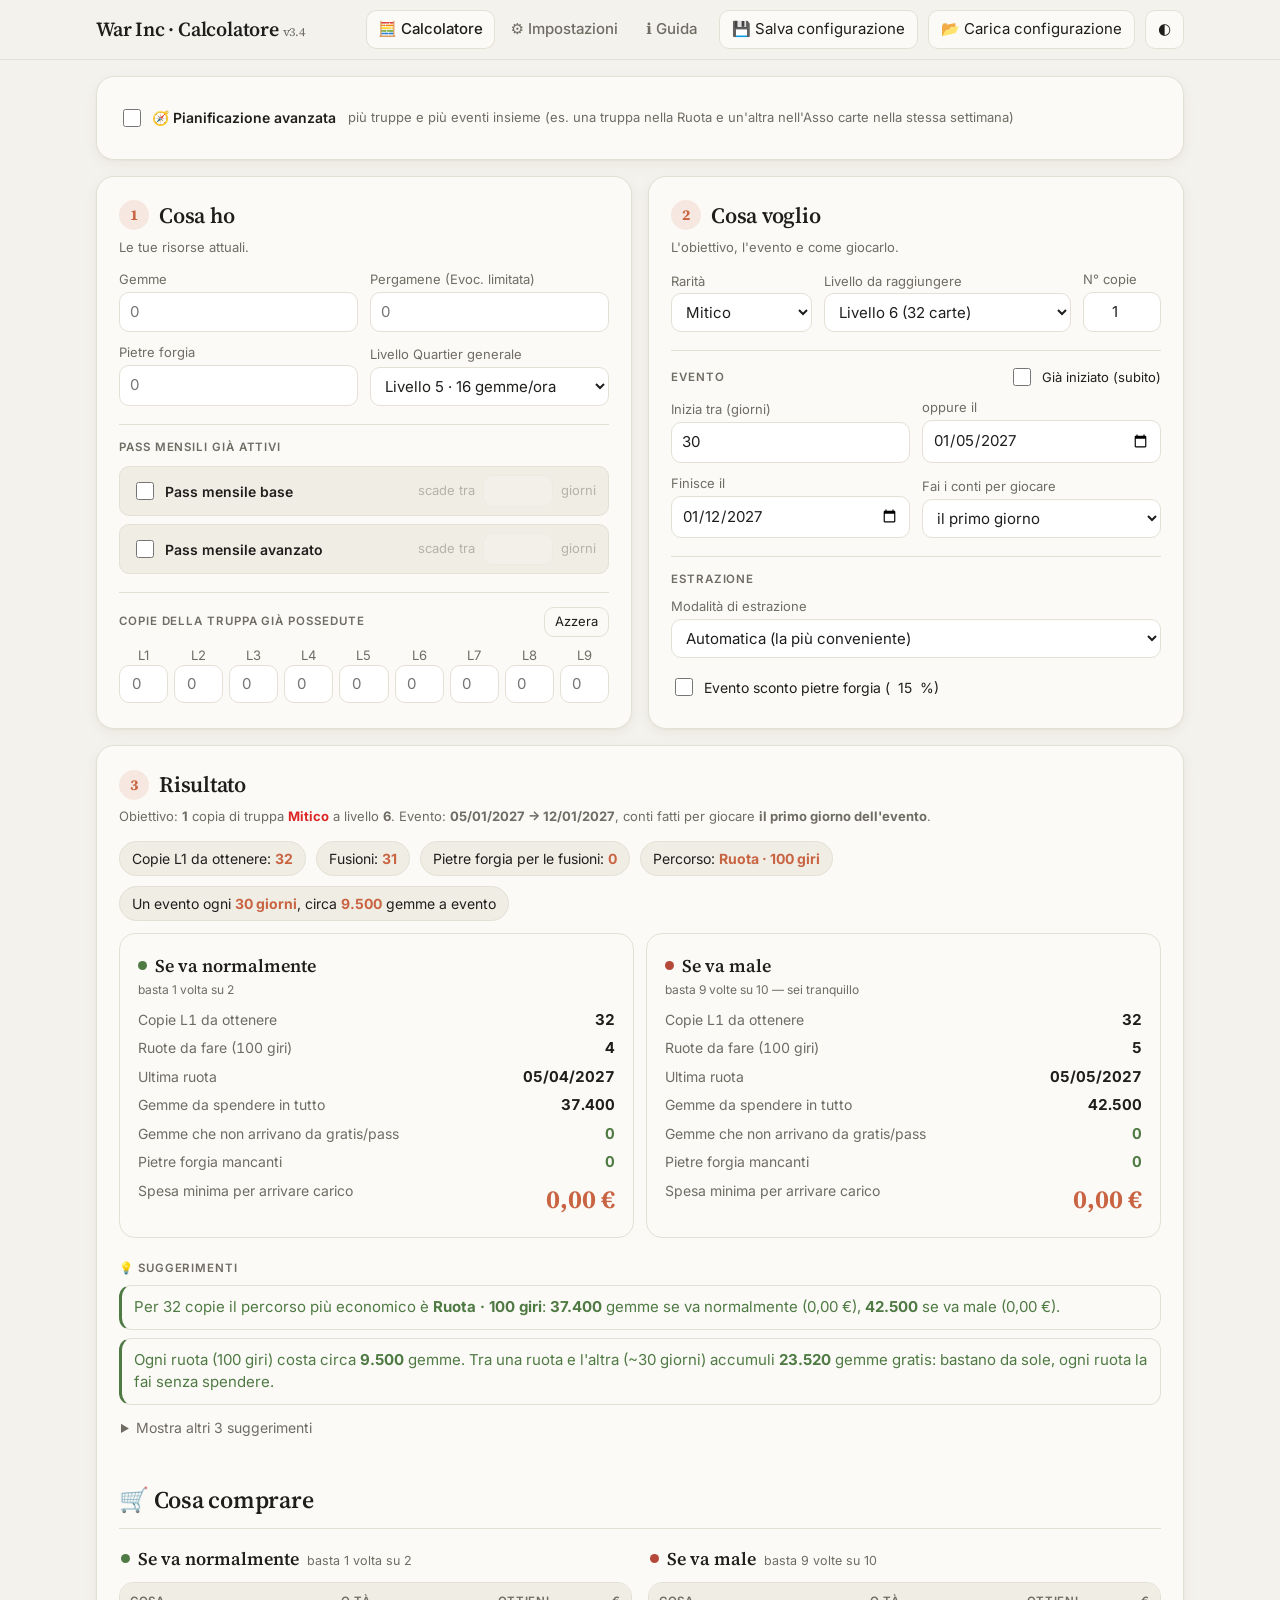
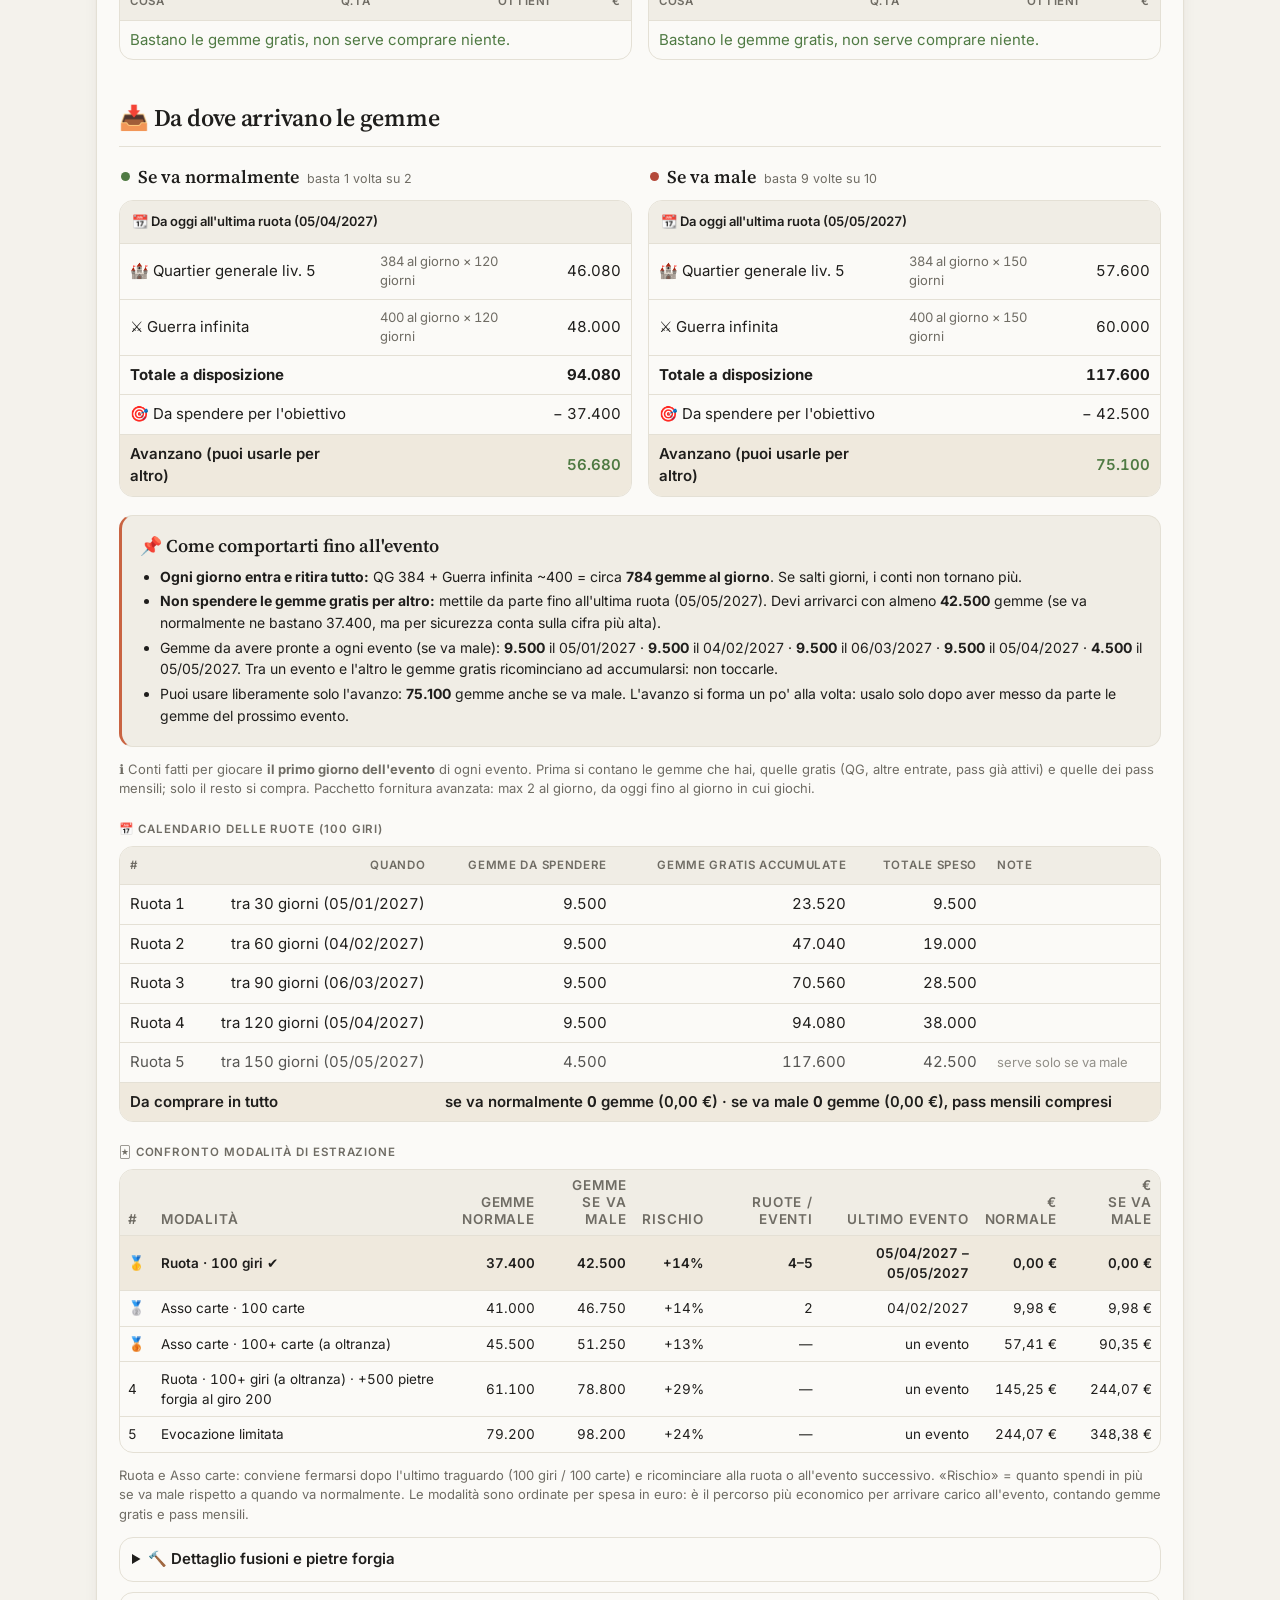
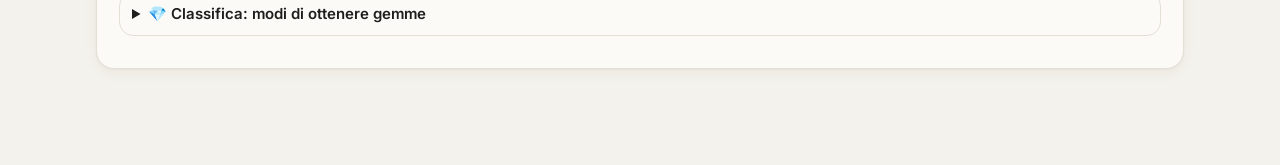
==== warinc-calcolatore.html @ 24e8458a "Cosa voglio: selettore livello più largo, copie più stretto Co-Authored-By: Claude Opus 5.5 <noreply" ====
<!doctype html>
<html lang="it">
<head>
<meta charset="utf-8">
<meta name="viewport" content="width=device-width,initial-scale=1">
<title>War Inc Calcolatore</title>
<link rel="preconnect" href="https://fonts.googleapis.com"><link rel="preconnect" href="https://fonts.gstatic.com" crossorigin>
<link href="https://fonts.googleapis.com/css2?family=Inter:wght@400;500;600;700&family=Source+Serif+4:opsz,wght@8..60,500;8..60,600;8..60,700&display=swap" rel="stylesheet">
<style>
:root{
  --bg:#f3f4f7;--panel:#fff;--panel2:#f8f9fb;--ink:#1b1e24;--muted:#626a76;--line:#dfe3e8;
  --accent:#c2410c;--accent-soft:#fff1e8;--accent-ink:#fff;
  --good:#15803d;--good-soft:#e8f6ed;--bad:#b91c1c;--bad-soft:#fdecec;--warn-bg:#fff7d6;--warn-ink:#6f5300;
  --mythic:#dc2626;--legendary:#d97706;--epic:#7c3aed;--rare:#2563eb;--common:#6b7280;--input:#fff;
  --shadow:0 1px 2px rgba(0,0,0,.04),0 2px 8px rgba(0,0,0,.04);
}
@media (prefers-color-scheme:dark){:root:not([data-theme="light"]){
  --bg:#111317;--panel:#1a1d22;--panel2:#20242a;--ink:#e8eaed;--muted:#9aa1ab;--line:#2d323a;
  --accent:#fb923c;--accent-soft:#3a2416;--accent-ink:#1a1d22;
  --good:#4ade80;--good-soft:#143022;--bad:#f87171;--bad-soft:#3a1a1a;--warn-bg:#3a3110;--warn-ink:#f5d76e;--input:#14171b;
  --shadow:none;
}}
:root[data-theme="dark"]{
  --bg:#111317;--panel:#1a1d22;--panel2:#20242a;--ink:#e8eaed;--muted:#9aa1ab;--line:#2d323a;
  --accent:#fb923c;--accent-soft:#3a2416;--accent-ink:#1a1d22;
  --good:#4ade80;--good-soft:#143022;--bad:#f87171;--bad-soft:#3a1a1a;--warn-bg:#3a3110;--warn-ink:#f5d76e;--input:#14171b;
  --shadow:none;
}
*{box-sizing:border-box}
body{margin:0;background:var(--bg);color:var(--ink);font:15px/1.5 system-ui,-apple-system,"Segoe UI",Roboto,sans-serif}
.top{position:sticky;top:0;z-index:5;background:var(--panel);border-bottom:1px solid var(--line)}
.top-in{max-width:1120px;margin:0 auto;padding:10px 16px;display:flex;gap:10px;align-items:center;flex-wrap:wrap}
.top h1{font-size:18px;margin:0;flex:1;min-width:180px}
.top h1 small{color:var(--muted);font-weight:400;font-size:12px}
.tabs{display:flex;gap:4px;flex-wrap:wrap}
.tabs button{border:0;background:transparent;color:var(--muted);padding:8px 12px;border-radius:8px;cursor:pointer;font:inherit;font-weight:600}
.tabs button.on{background:var(--accent-soft);color:var(--accent)}
.wrap{max-width:1120px;margin:0 auto;padding:16px 16px 80px}
section.page{display:none}section.page.on{display:block}
.card{background:var(--panel);border:1px solid var(--line);border-radius:14px;padding:18px;margin:0 0 16px;box-shadow:var(--shadow)}
.card h2{font-size:17px;margin:0 0 4px;display:flex;align-items:center;gap:10px}
.card h3{font-size:13px;margin:22px 0 8px;color:var(--muted);text-transform:uppercase;letter-spacing:.05em}
.card h3.bigtitle{font-size:19px;color:var(--ink);text-transform:none;letter-spacing:0;margin:28px 0 12px;padding-bottom:8px;border-bottom:2px solid var(--accent)}
.card .sub{color:var(--muted);font-size:13px;margin:0 0 14px}
.step{display:inline-flex;align-items:center;justify-content:center;width:26px;height:26px;border-radius:50%;background:var(--accent);color:var(--accent-ink);font-size:14px;flex:none}
.cols{display:grid;grid-template-columns:1fr 1fr;gap:16px}
@media (max-width:860px){.cols{grid-template-columns:1fr}}
.fields{display:grid;gap:12px;grid-template-columns:repeat(auto-fit,minmax(170px,1fr));align-items:end}
.field label{display:block;font-size:13px;color:var(--muted);margin-bottom:4px;line-height:1.3}
input,select,textarea{width:100%;background:var(--input);color:var(--ink);border:1px solid var(--line);border-radius:8px;padding:8px 10px;font:inherit;min-height:38px}
input:disabled{opacity:.45}
:root[data-theme="dark"] input,:root[data-theme="dark"] select{color-scheme:dark}
:root[data-theme="dark"] input[type=date]::-webkit-calendar-picker-indicator{background:url("data:image/svg+xml,%3Csvg xmlns='http://www.w3.org/2000/svg' viewBox='0 0 24 24' fill='none' stroke='white' stroke-width='2' stroke-linecap='round' stroke-linejoin='round'%3E%3Crect x='3' y='4' width='18' height='18' rx='2'/%3E%3Cpath d='M16 2v4M8 2v4M3 10h18'/%3E%3C/svg%3E") center/18px no-repeat;filter:none;opacity:1;cursor:pointer}
@media (prefers-color-scheme:dark){:root:not([data-theme="light"]) input,:root:not([data-theme="light"]) select{color-scheme:dark}:root:not([data-theme="light"]) input[type=date]::-webkit-calendar-picker-indicator{background:url("data:image/svg+xml,%3Csvg xmlns='http://www.w3.org/2000/svg' viewBox='0 0 24 24' fill='none' stroke='white' stroke-width='2' stroke-linecap='round' stroke-linejoin='round'%3E%3Crect x='3' y='4' width='18' height='18' rx='2'/%3E%3Cpath d='M16 2v4M8 2v4M3 10h18'/%3E%3C/svg%3E") center/18px no-repeat;filter:none;opacity:1;cursor:pointer}}
textarea{font-family:ui-monospace,Consolas,monospace;font-size:13px}
input[type=checkbox]{width:18px;height:18px;min-height:0;accent-color:var(--accent);vertical-align:middle;flex:none}
input:focus,select:focus,textarea:focus{outline:2px solid var(--accent);outline-offset:-1px}
.inv{display:grid;grid-template-columns:repeat(9,minmax(0,1fr));gap:6px}
.g2,.g3{display:grid;gap:12px;align-items:end}
.g2{grid-template-columns:repeat(2,minmax(0,1fr))}
.g3{grid-template-columns:repeat(3,minmax(0,1fr))}
.g2 .field label,.g3 .field label{white-space:nowrap;overflow:hidden;text-overflow:ellipsis}
.sect{margin-top:18px;padding-top:14px;border-top:1px solid var(--line)}
.card .sect h3{margin:0 0 10px}
.secthead{display:flex;align-items:center;justify-content:space-between;gap:10px;margin-bottom:10px}
.card .secthead h3{margin:0}
.secthead .check{min-height:0;font-size:13px}
.btn.small{padding:4px 10px;font-size:13px}
.passlist{display:grid;gap:8px}
.passrow{display:flex;align-items:center;gap:10px;padding:8px 12px;border:1px solid var(--line);border-radius:10px;background:var(--panel2)}
.passrow .check{flex:1;min-height:0;font-weight:600}
.passrow .when{display:flex;align-items:center;gap:8px;font-size:13px;color:var(--muted);white-space:nowrap}
.passrow .when input{width:70px;text-align:center;min-height:32px;padding:4px 6px}
.passrow.off .when{opacity:.45}
.checks{display:flex;flex-wrap:wrap;gap:6px 22px;margin-top:10px}
@media (max-width:560px){.g3{grid-template-columns:1fr}.inv{grid-template-columns:repeat(5,minmax(0,1fr))}.passrow{flex-wrap:wrap}}
.inv .field label{text-align:center;margin-bottom:2px}
.inv input{text-align:center;padding:6px}
.check{display:flex !important;gap:8px;align-items:center;font-size:14px;color:var(--ink) !important;min-height:38px;margin:0 !important;cursor:pointer}
.daysbox{display:flex;gap:10px;align-items:center;flex-wrap:wrap}
.field.wide{grid-column:1/-1}
.cols.one{grid-template-columns:1fr}
.modebar{display:flex;align-items:center;gap:12px;flex-wrap:wrap;padding:12px 18px}
.modebar .check{font-weight:600}
.daysbox input[type=number]{flex:1}
.btn{border:1px solid var(--line);background:var(--panel);color:var(--ink);padding:7px 12px;border-radius:8px;cursor:pointer;font:inherit}
.btn:hover{border-color:var(--accent)}
.btn.primary{background:var(--accent);color:var(--accent-ink);border-color:var(--accent)}
.row{display:flex;gap:8px;flex-wrap:wrap;align-items:center}
.summary{display:grid;grid-template-columns:1fr 1fr;gap:12px;margin:8px 0 4px}
@media (max-width:700px){.summary{grid-template-columns:1fr}}
.scen{border:1px solid var(--line);border-radius:14px;padding:14px;background:var(--panel2)}
.scen.ok{border-top:4px solid var(--good)}.scen.ko{border-top:4px solid var(--bad)}
.scen h4{margin:0 0 2px;font-size:15px}
.scen .hint{font-size:12px;color:var(--muted);margin-bottom:10px}
.kv{display:grid;grid-template-columns:1fr auto;gap:6px 12px;font-variant-numeric:tabular-nums}
.kv div:nth-child(odd){color:var(--muted);font-size:14px}
.kv div:nth-child(even){font-weight:700;text-align:right}
.kv .big{font-size:22px;color:var(--accent)}
.head{display:flex;gap:10px;flex-wrap:wrap;margin:6px 0 12px}
.pill{background:var(--accent-soft);color:var(--ink);border-radius:999px;padding:6px 12px;font-size:14px}
.pill b{color:var(--accent)}
.tips{list-style:none;margin:0;padding:0;display:grid;gap:8px}
.tips li{background:var(--panel2);border:1px solid var(--line);border-left:4px solid var(--accent);border-radius:10px;padding:10px 12px}
.tips li.more{background:transparent;border:0;padding:0}
.tips li.more summary{cursor:pointer;color:var(--muted);font-size:14px;padding:4px 2px}
.tips li.good{border-left-color:var(--good)}.tips li.bad{border-left-color:var(--bad)}
.tw{overflow-x:auto;border:1px solid var(--line);border-radius:10px}
table{border-collapse:collapse;width:100%;font-variant-numeric:tabular-nums}
th,td{padding:8px 10px;border-bottom:1px solid var(--line);text-align:right;white-space:nowrap}
tr:last-child td{border-bottom:0}
th:first-child,td:first-child{text-align:left}
th{font-size:12px;color:var(--muted);font-weight:600;background:var(--panel2)}
td.l,th.l{text-align:left;white-space:normal}
td input{min-width:76px}
tr.best td{background:var(--good-soft);font-weight:600}
.warn.big{font-size:14px;line-height:1.55;margin:12px 0 0;border:1px solid var(--warn-ink)}
.warn.big ul{margin:6px 0 0;padding-left:20px}
.flow{margin-top:0}
.scenhead{font-size:17px;font-weight:800;margin:0 0 8px;padding:8px 12px;border-radius:10px;border-left:5px solid}
.scenhead span{font-size:13px;font-weight:500;color:var(--muted);margin-left:6px}
.scenhead.ok{color:var(--good);background:var(--good-soft);border-color:var(--good)}
.scenhead.ko{color:var(--bad);background:var(--bad-soft);border-color:var(--bad)}
.plantbl th{font-size:13.5px;color:var(--ink);font-weight:700;text-transform:none}
.flow th{font-size:13.5px;color:var(--ink);font-weight:700;background:var(--accent-soft);border-bottom:2px solid var(--accent);padding:10px}
table.compact th{white-space:normal;vertical-align:bottom;line-height:1.25}
table.compact th,table.compact td{padding:7px 8px;font-size:13.5px}
table.compact td:nth-child(2){white-space:normal;text-align:left;min-width:150px}
table.compact th:nth-child(2){text-align:left}
table.compact td:nth-child(7){white-space:normal;min-width:92px}
.howbox{margin:14px 0 4px;padding:12px 14px;border-radius:12px;border:1px solid var(--accent);background:var(--accent-soft);font-size:14px;line-height:1.55}
.howbox ul{margin:6px 0 0;padding-left:20px}
.howbox li{margin:3px 0}
.warn{background:var(--warn-bg);color:var(--warn-ink);border-radius:10px;padding:10px 12px;font-size:13px;margin:0 0 16px}
.muted{color:var(--muted);font-size:13px}
.good{color:var(--good)}.bad{color:var(--bad)}
.r-mythic{color:var(--mythic)}.r-legendary{color:var(--legendary)}.r-epic{color:var(--epic)}.r-rare{color:var(--rare)}.r-common{color:var(--common)}
details.box2{border:1px solid var(--line);border-radius:10px;padding:10px 12px;margin:10px 0;background:var(--panel2)}
details.box2 summary{cursor:pointer;font-weight:600}
.snav{display:flex;gap:6px;flex-wrap:wrap;margin-bottom:14px}
.snav a{font-size:13px;padding:5px 10px;border:1px solid var(--line);border-radius:999px;color:var(--ink);text-decoration:none;background:var(--panel)}
.snav a:hover{border-color:var(--accent)}
code{background:var(--panel2);padding:1px 5px;border-radius:5px}
@media (max-width:600px){th,td{padding:6px 7px;font-size:13px}.card{padding:14px}.kv .big{font-size:19px}}
/* ===== Tema in stile Claude: crema, terracotta, titoli serif ===== */
:root{
  --bg:#f4f2ec;--panel:#fbfaf7;--panel2:#f0ede5;--ink:#1f1e1c;--muted:#6f6c64;--line:#e4e0d5;--hl:#efe9dd;
  --accent:#c96442;--accent-soft:#f6e8e0;--accent-ink:#fff;
  --good:#4f7a43;--good-soft:#e9efe2;--bad:#b4493a;--bad-soft:#f6e4de;--warn-bg:#f7eedb;--warn-ink:#7a5a14;
  --input:#fff;--shadow:0 1px 2px rgba(60,40,20,.04),0 4px 14px rgba(60,40,20,.05);
  --serif:"Source Serif 4","Iowan Old Style",Georgia,serif;
}
@media (prefers-color-scheme:dark){:root:not([data-theme="light"]){
  --bg:#262624;--panel:#30302e;--panel2:#2a2a28;--ink:#f0eee6;--muted:#a8a59b;--line:#42413c;--hl:#3a3935;
  --accent:#d97757;--accent-soft:#3d2c25;--accent-ink:#1f1e1d;
  --good:#9fc287;--good-soft:#2e3529;--bad:#e8907b;--bad-soft:#3e2a25;--warn-bg:#3b3320;--warn-ink:#ecd08e;
  --input:#262624;--shadow:none;
}}
:root[data-theme="dark"]{
  --bg:#262624;--panel:#30302e;--panel2:#2a2a28;--ink:#f0eee6;--muted:#a8a59b;--line:#42413c;--hl:#3a3935;
  --accent:#d97757;--accent-soft:#3d2c25;--accent-ink:#1f1e1d;
  --good:#9fc287;--good-soft:#2e3529;--bad:#e8907b;--bad-soft:#3e2a25;--warn-bg:#3b3320;--warn-ink:#ecd08e;
  --input:#262624;--shadow:none;
}
body{font-family:"Inter",system-ui,-apple-system,"Segoe UI",Roboto,sans-serif;-webkit-font-smoothing:antialiased}
.top{background:color-mix(in srgb,var(--bg) 88%,transparent);backdrop-filter:blur(8px);border-bottom:1px solid var(--line)}
.top h1{font-family:var(--serif);font-weight:600;font-size:20px;letter-spacing:-.01em}
.tabs button{font-weight:500;border-radius:10px}
.tabs button:hover{background:var(--panel2);color:var(--ink)}
.tabs button.on{background:var(--panel);color:var(--ink);box-shadow:inset 0 0 0 1px var(--line)}
.card{border-radius:18px;padding:22px}
.card h2{font-family:var(--serif);font-weight:600;font-size:22px;letter-spacing:-.01em;margin-bottom:6px}
.step{background:var(--accent-soft);color:var(--accent);font-family:var(--serif);font-weight:700;width:30px;height:30px;font-size:15px}
.card h3{font-size:11.5px;font-weight:600;color:var(--muted);letter-spacing:.08em}
.card h3.bigtitle{font-family:var(--serif);font-size:24px;font-weight:600;letter-spacing:-.01em;color:var(--ink);text-transform:none;margin:40px 0 16px;padding:0 0 10px;border-bottom:1px solid var(--line);display:flex;align-items:center;gap:10px}
.btn{border-radius:10px}
.btn.primary{font-weight:600}
input,select,textarea{border-radius:10px}
.pill{background:var(--panel2);border:1px solid var(--line);color:var(--ink)}
.pill b{color:var(--accent)}
/* scenari */
.scen{background:var(--panel);border-radius:16px;padding:18px}
.scen.ok,.scen.ko{border-top:1px solid var(--line)}
.scen h4{font-family:var(--serif);font-weight:600;font-size:18px;display:flex;align-items:center;gap:8px}
.scen.ok h4::before,.scen.ko h4::before,.scenhead::before{content:"";width:9px;height:9px;border-radius:50%;flex:none}
.scen.ok h4::before,.scenhead.ok::before{background:var(--good)}
.scen.ko h4::before,.scenhead.ko::before{background:var(--bad)}
.kv .big{font-family:var(--serif);font-size:26px;font-weight:600;color:var(--accent)}
/* intestazione delle colonne normale / male */
.scenhead,.scenhead.ok,.scenhead.ko{display:flex;align-items:baseline;gap:8px;flex-wrap:wrap;font-family:var(--serif);font-size:18px;font-weight:600;color:var(--ink);background:transparent;border:0;border-radius:0;padding:0 2px;margin:0 0 10px}
.scenhead::before{align-self:center}
.scenhead span{font-family:"Inter",system-ui,sans-serif;font-size:12.5px;font-weight:400;color:var(--muted);margin:0}
/* tabelle */
.tw{border-radius:14px;background:var(--panel)}
th{font-size:11.5px;font-weight:600;color:var(--muted);text-transform:uppercase;letter-spacing:.06em;background:var(--panel2);padding-top:10px;padding-bottom:10px}
.plantbl th{font-size:11.5px;color:var(--muted);font-weight:600;text-transform:uppercase}
td{border-bottom-color:var(--line)}
tr.best td{background:var(--hl);font-weight:600}
.flow th{text-transform:none;letter-spacing:0;font-size:13px;font-weight:600;color:var(--ink);background:var(--panel2);border-bottom:1px solid var(--line);padding:11px 12px}
table.compact th{text-transform:uppercase}
/* riquadri */
.howbox{background:var(--panel2);border:1px solid var(--line);border-left:3px solid var(--accent);border-radius:14px;padding:16px 18px;margin-top:18px}
.howbox>b:first-child{font-family:var(--serif);font-size:18px;font-weight:600}
.tips li{background:var(--panel);border-radius:12px;border-left-width:3px}
.warn{border-radius:12px}
details.box2{border-radius:14px;background:var(--panel)}
.snav a{border-radius:10px}
.g3.want{grid-template-columns:minmax(0,1fr) minmax(0,1.75fr) minmax(0,.55fr)}
@media (max-width:560px){.g3.want{grid-template-columns:1fr 1fr}.g3.want .field:nth-child(2){grid-column:1/-1;order:3}}
@media (max-width:600px){th,td{padding:7px 8px}.card{padding:15px}.card h3.bigtitle{font-size:20px;margin-top:30px}.card h2{font-size:19px}}
</style>
</head>
<body>
<div class="top"><div class="top-in">
  <h1>War Inc · Calcolatore <small>v3.4</small></h1>
  <nav class="tabs" id="tabs">
    <button data-p="calc" class="on">🧮 Calcolatore</button>
    <button data-p="set">⚙️ Impostazioni</button>
    <button data-p="info">ℹ️ Guida</button>
  </nav>
  <button class="btn" id="saveFileBtn" title="Scarica un file con impostazioni e dati inseriti">💾 Salva configurazione</button>
  <button class="btn" id="loadFileBtn" title="Carica un file salvato in precedenza">📂 Carica configurazione</button>
  <input type="file" id="loadFile" accept=".json,application/json" style="display:none">
  <button class="btn" id="themeBtn" title="Cambia tema">◐</button>
</div></div>

<div class="wrap">
<!-- =================== CALCOLATORE =================== -->
<section class="page on" id="p-calc">
  <div class="card modebar"><label class="check"><input type="checkbox" id="advOn"> 🧭 Pianificazione avanzata</label><span class="muted">più truppe e più eventi insieme (es. una truppa nella Ruota e un'altra nell'Asso carte nella stessa settimana)</span></div>
  <div class="cols" id="calcCols">
    <div class="card">
      <h2><span class="step">1</span> Cosa ho</h2>
      <p class="sub">Le tue risorse attuali.</p>
      <div class="g2">
        <div class="field"><label>Gemme</label><input id="hGems" type="number" min="0" placeholder="0"></div>
        <div class="field"><label>Pergamene (Evoc. limitata)</label><input id="hScrolls" type="number" min="0" placeholder="0"></div>
        <div class="field"><label>Pietre forgia</label><input id="hForge" type="number" min="0" placeholder="0"></div>
        <div class="field"><label>Livello Quartier generale</label><select id="hHq"></select></div>
      </div>
      <div class="sect">
        <h3>Pass mensili già attivi</h3>
        <div class="passlist" id="hPasses"></div>
      </div>
      <div class="sect" id="invBlock">
        <div class="secthead"><h3>Copie della truppa già possedute</h3><button class="btn small" id="invReset">Azzera</button></div>
        <div class="inv" id="hInv"></div>
      </div>
    </div>
    <div class="card" id="cardWant">
      <h2><span class="step">2</span> Cosa voglio</h2>
      <p class="sub">L'obiettivo, l'evento e come giocarlo.</p>
      <div class="g3 want">
        <div class="field"><label>Rarità</label><select id="wRarity"></select></div>
        <div class="field"><label>Livello da raggiungere</label><select id="wTarget"></select></div>
        <div class="field"><label title="Quante copie vuoi a quel livello">N° copie</label><input id="wQty" style="text-align:center" type="number" min="1" placeholder="1"></div>
      </div>
      <div class="sect">
        <div class="secthead"><h3>Evento</h3><label class="check"><input type="checkbox" id="wNow"> Già iniziato (subito)</label></div>
        <div class="g2">
          <div class="field"><label>Inizia tra (giorni)</label><input id="wDays" type="number" min="1"></div>
          <div class="field"><label>oppure il</label><input id="wDate" type="date"></div>
          <div class="field"><label>Finisce il</label><input id="wEnd" type="date"></div>
          <div class="field"><label>Fai i conti per giocare</label><select id="wPlay"><option value="first">il primo giorno</option><option value="last">l'ultimo giorno</option></select></div>
        </div>
      </div>
      <div class="sect">
        <h3>Estrazione</h3>
        <div class="field"><label>Modalità di estrazione</label><select id="wMode"></select></div>
        <div class="checks">
          <span id="x5Field" style="display:none"><label class="check"><input type="checkbox" id="wX5"> Estrazione ×<span id="x5Lbl">5</span></label></span>
          <label class="check"><input type="checkbox" id="wDisc"> Evento sconto pietre forgia (<span id="discPctLbl">15</span>%)</label>
        </div>
      </div>
    </div>
  </div>

  <div class="card" id="cardRes">
    <h2><span class="step">3</span> Risultato</h2>
    <p class="sub" id="resTitle"></p>
    <div class="head" id="head"></div>
    <div class="summary" id="summary"></div>
    <div id="timeWarn"></div>
    <div id="riskWarn"></div>

    <h3>💡 Suggerimenti</h3>
    <ul class="tips" id="tips"></ul>

    <h3 class="bigtitle">🛒 Cosa comprare</h3>
    <div class="cols">
      <div><div class="scenhead ok">Se va normalmente <span>basta 1 volta su 2</span></div><div class="tw"><table id="planTyp" class="plantbl"></table></div></div>
      <div><div class="scenhead ko">Se va male <span>basta 9 volte su 10</span></div><div class="tw"><table id="planBad" class="plantbl"></table></div></div>
    </div>
    <h3 class="bigtitle">📥 Da dove arrivano le gemme</h3>
    <div class="cols">
      <div><div class="scenhead ok">Se va normalmente <span>basta 1 volta su 2</span></div><div class="tw flow"><table id="flowTyp"></table></div></div>
      <div><div class="scenhead ko">Se va male <span>basta 9 volte su 10</span></div><div class="tw flow"><table id="flowBad"></table></div></div>
    </div>
    <div id="planHow"></div>
    <p class="muted" id="planNote"></p>

    <h3 id="waitTitle">⏳ Quanto spendi in base a quanto puoi aspettare</h3>
    <div class="tw"><table id="waitTable"></table></div>

    <h3>🃏 Confronto modalità di estrazione</h3>
    <div class="tw"><table id="extrTable" class="compact"></table></div>
    <p class="muted">Ruota e Asso carte: conviene fermarsi dopo l'ultimo traguardo (100 giri / 100 carte) e ricominciare alla ruota o all'evento successivo. «Rischio» = quanto spendi in più se va male rispetto a quando va normalmente. Le modalità sono ordinate per spesa in euro: è il percorso più economico per arrivare carico all'evento, contando gemme gratis e pass mensili.</p>

    <details class="box2"><summary>🔨 Dettaglio fusioni e pietre forgia</summary>
      <div class="tw" style="margin-top:10px"><table id="mergeTable"></table></div>
    </details>
    <details class="box2"><summary>💎 Classifica: modi di ottenere gemme</summary>
      <div class="tw" style="margin-top:10px"><table id="gemRank"></table></div>
      <p class="muted">Le fonti gratis e i pass hanno un tetto al mese: superato quello si passa alle successive.</p>
    </details>
  </div>

  <!-- ============ PIANIFICAZIONE AVANZATA ============ -->
  <div id="advSection" style="display:none">
    <div class="card">
      <h2><span class="step">2</span> Truppe che vuoi</h2>
      <p class="sub">Una scheda per ogni truppa: livello da raggiungere, quante copie e le copie che hai già.</p>
      <div id="advGoals"></div>
      <div class="row"><button class="btn" id="addGoal">+ Aggiungi truppa</button></div>
    </div>
    <div class="card">
      <h2><span class="step">3</span> Eventi a cui partecipi</h2>
      <p class="sub">Per ogni evento: che tipo è, per quale truppa, quando inizia e finisce e quanto giocarlo. Più eventi possono essere nella stessa settimana.</p>
      <div class="fields" style="margin-bottom:10px"><div class="field"><label>Fai i conti per giocare</label><select id="advPlay"><option value="first">il primo giorno di ogni evento</option><option value="last">l'ultimo giorno di ogni evento</option></select></div></div>
      <div class="tw"><table id="advEvents"></table></div>
      <div class="row" style="margin-top:8px"><button class="btn" id="addEvent">+ Aggiungi evento</button></div>
    </div>
    <div class="card">
      <h2><span class="step">4</span> Piano</h2>
      <p class="sub" id="advTitle"></p>
      <div class="summary" id="advSummary"></div>
      <h3>💡 Suggerimenti</h3>
      <ul class="tips" id="advTips"></ul>
      <h3>📅 Calendario</h3>
      <div class="tw"><table id="advCal"></table></div>
      <p class="muted">Le gemme di ogni evento sono quelle da spendere in quell'evento (si smette appena la truppa è completa). «Truppa completa» = probabilità di averla finita dopo quell'evento.</p>
      <p class="muted" id="advPlanNote"></p>
      <h3 class="bigtitle">🛒 Cosa comprare</h3>
      <div class="cols">
        <div><div class="scenhead ok">Se va normalmente <span>basta 1 volta su 2</span></div><div class="tw"><table id="advPlanTyp" class="plantbl"></table></div></div>
        <div><div class="scenhead ko">Se va male <span>basta 9 volte su 10</span></div><div class="tw"><table id="advPlanBad" class="plantbl"></table></div></div>
      </div>
      <h3 class="bigtitle">📥 Da dove arrivano le gemme</h3>
      <div class="cols">
        <div><div class="scenhead ok">Se va normalmente <span>basta 1 volta su 2</span></div><div class="tw flow"><table id="advFlowTyp"></table></div></div>
        <div><div class="scenhead ko">Se va male <span>basta 9 volte su 10</span></div><div class="tw flow"><table id="advFlowBad"></table></div></div>
      </div>
      <div id="advPlanHow"></div>
      <h3>🎯 Truppe</h3>
      <div class="tw"><table id="advGoalTable"></table></div>
    </div>
  </div>
</section>

<!-- =================== IMPOSTAZIONI =================== -->
<section class="page" id="p-set">
  <div class="warn">I valori vengono salvati in questo browser. Modificali quando il gioco cambia: il calcolatore si aggiorna da solo.</div>
  <nav class="snav">
    <a href="#s-merge">🔨 Fusione</a><a href="#s-src">🃏 Fonti di carte</a><a href="#s-free">🏰 Gemme gratis</a>
    <a href="#s-cards">📅 Pass mensili</a><a href="#s-gp">🎁 Pacchetti in gioco</a><a href="#s-es">💠 Eternity Stone</a><a href="#s-io">💾 Backup</a>
  </nav>

  <div class="card" id="s-merge">
    <h2>🔨 Fusione</h2>
    <div class="fields">
      <div class="field"><label>Livello massimo</label><input id="sMaxLevel" type="number" min="2" max="15"></div>
      <div class="field"><label>Copie dello stesso livello per fondere</label><input id="sMergeSize" type="number" min="2" max="5"></div>
      <div class="field"><label>Sconto pietre forgia durante l'evento (%)</label><input id="sDiscPct" type="number" min="0" max="100"></div>
    </div>
    <h3>Pietre forgia per singola fusione</h3>
    <div class="tw"><table id="forgeTable"></table></div>
    <p class="muted">Con lo sconto il valore viene arrotondato per difetto.</p>
  </div>

  <div class="card" id="s-src">
    <h2>🃏 Fonti di carte</h2>
    <p class="sub">Probabilità nel formato <code>3.5%x1 + 0.5%x2</code> (probabilità × copie). Pool = quante truppe diverse di quella rarità. Traguardi, uno per riga: <code>10: carta mythic x1 scelta</code> (scelta = la stessa truppa che vuoi), <code>25: gemme 500</code>, <code>200: forgia 500</code>. «Fermati a» = dopo quanti giri/carte smettere e ricominciare alla ruota o all'evento successivo (più valori separati da virgola = più proposte).</p>
    <div class="fields" style="margin-bottom:12px"><div class="field"><label>Durata predefinita di un evento (giorni)</label><input id="sEventDays" type="number" min="1"></div></div>
    <div id="srcList"></div>
    <div class="row"><button class="btn" id="addSrc">+ Aggiungi fonte</button></div>
  </div>

  <div class="card" id="s-free">
    <h2>🏰 Gemme gratis</h2>
    <h3>Produzione Quartier generale</h3>
    <div class="tw"><table id="hqTable"></table></div>
    <h3>Altre entrate giornaliere</h3>
    <div class="tw"><table id="freeTable"></table></div>
    <div class="row" style="margin-top:8px"><button class="btn" id="addFree">+ Aggiungi entrata</button></div>
  </div>

  <div class="card" id="s-cards">
    <h2>📅 Pass mensili</h2>
    <p class="sub">Gemme subito + gemme da riscattare ogni giorno. Un solo pass attivo per tipo. «Usa» = il calcolatore può consigliarlo.</p>
    <div class="tw"><table id="cardTable"></table></div>
  </div>

  <div class="card" id="s-gp">
    <h2>🎁 Pacchetti in gioco (gemme dirette)</h2>
    <p class="sub">0 = nessun limite.</p>
    <div class="tw"><table id="gpTable"></table></div>
    <div class="row" style="margin-top:8px"><button class="btn" id="addGp">+ Aggiungi pacchetto</button></div>
  </div>

  <div class="card" id="s-es">
    <h2>💠 Eternity Stone</h2>
    <p class="sub">Pacchetti dello store web (store.89trillion.com/rising, prezzi del 05/11/2026). Le Eternity Stone si convertono in gemme dentro il gioco.</p>
    <div class="tw"><table id="packTable"></table></div>
    <div class="row" style="margin-top:8px"><button class="btn" id="addPack">+ Aggiungi pacchetto</button></div>
    <h3>Conversione Eternity Stone → gemme</h3>
    <div class="tw"><table id="convTable"></table></div>
    <div class="row" style="margin-top:8px"><button class="btn" id="addConv">+ Aggiungi scaglione</button></div>
  </div>

  <div class="card" id="s-io">
    <h2>💾 Backup</h2>
    <p class="sub">I dati restano salvati <b>solo in questo browser</b> (memoria locale del sito, non cookie): non vengono inviati a nessun server, e su un altro browser o dispositivo non ci sono. Con <b>💾 Salva configurazione</b> (in alto) scarichi un file <code>.json</code> con tutto: impostazioni, «Cosa ho / Cosa voglio», pianificazione avanzata (truppe ed eventi), pass attivi e tema; con <b>📂 Carica configurazione</b> lo rileggi, anche su un altro dispositivo. In alternativa puoi copiare/incollare il testo qui sotto.</p>
    <div class="row" style="margin-bottom:8px"><button class="btn primary" id="saveFileBtn2">💾 Salva configurazione</button><button class="btn" id="loadFileBtn2">📂 Carica configurazione</button><span class="muted" id="fileMsg"></span></div>
    <textarea id="jsonBox" rows="7"></textarea>
    <div class="row" style="margin-top:8px">
      <button class="btn" id="exportBtn">Esporta</button>
      <button class="btn primary" id="importBtn">Importa</button>
      <button class="btn" id="defaultsBtn">Ripristina valori iniziali</button>
    </div>
  </div>
</section>

<!-- =================== GUIDA =================== -->
<section class="page" id="p-info">
  <div class="card">
    <h2>Come si usa</h2>
    <ol>
      <li>In <b>Cosa ho</b> inserisci gemme, pergamene, pietre forgia, livello del QG e le copie della truppa che possiedi.</li>
      <li>In <b>Cosa voglio</b> scegli rarità, livello, quante copie a quel livello e in quanti giorni (oppure «Subito»).</li>
      <li>Ogni evento ha una data di inizio e una di fine (di default 7 giorni dopo). Scegli se fare i conti per giocare il <b>primo giorno</b> (arrivi già carico: contano solo le gemme e gli acquisti fino a quel giorno, quindi al massimo 2 pacchetti fornitura avanzata se giochi oggi) oppure l'<b>ultimo giorno</b> (contano anche le gemme guadagnate e i pacchetti comprati durante l'evento).</li>
      <li>Con Ruota e Asso carte «fermati a 100» le gemme servono un evento alla volta: tra un evento e l'altro (di default 30 giorni, si cambia nelle Impostazioni) accumuli gemme gratis. Il calcolatore mostra il calendario evento per evento e quanto comprare in tutto. Se gli eventi necessari non ci stanno nei giorni che hai indicato, te lo segnala.</li>
      <li>Sotto trovi sempre due ipotesi: <b>se va normalmente</b> e <b>se va male</b>, con quante gemme servono, quante mancano, cosa comprare e quanto costa.</li>
    </ol>
    <h2 style="margin-top:18px">Pianificazione avanzata</h2>
    <ul>
      <li>Attiva <b>🧭 Pianificazione avanzata</b> in cima al Calcolatore per pianificare più truppe e più eventi insieme.</li>
      <li>Aggiungi le truppe che vuoi (livello, copie, copie già possedute) e gli eventi: tipo, per quale truppa, quando inizia e come giocarlo (fermati a 100 o a oltranza, ×5 per l'Asso carte).</li>
      <li>Il calcolatore simula migliaia di volte tutto il calendario: per ogni evento ti dice quante gemme spendere se va normalmente o male, la probabilità di aver completato la truppa, e cosa comprare per arrivare carico con le gemme condivise.</li>
      <li>In «Cosa ho» indica se i pass mensili sono già attivi: le gemme dell'acquisto non si contano e il rinnovo parte dalla scadenza.</li>
    </ul>
    <h2 style="margin-top:18px">Cosa vogliono dire le due ipotesi</h2>
    <ul>
      <li><b>Se va normalmente</b>: metà dei giocatori spende meno di così, metà di più.</li>
      <li><b>Se va male</b>: 9 giocatori su 10 ce la fanno entro questa cifra. Se ti prepari per questa, sei tranquillo.</li>
      <li><b>Rischio</b>: quanto si spende in più se va male.</li>
    </ul>
    <h2 style="margin-top:18px">Ruota e Asso carte: fermati ai traguardi</h2>
    <ul>
      <li>La Ruota dà 4 mitici nei traguardi dei primi 100 giri (10, 50, 100) e rimborsa 500 gemme al 25°. Dopo il 100° una copia costa circa il doppio: conviene fermarsi e aspettare la ruota successiva. La proposta «100+ giri (a oltranza)» continua sulla stessa ruota senza fermarsi: conviene solo se ti servono le pietre forgia del traguardo 200.</li>
      <li>L'Asso carte dà un mitico in più a 10, 30, 60 e 100 carte girate: anche qui conviene fermarsi a 100 («Asso carte · 100 carte»); «100+ carte (a oltranza)» continua senza fermarsi. Scegliendo l'Asso carte compare la casella «Estrazione ×5»: le carte girate a ×5 contano 5, ma il risultato è più rischioso.</li>
    </ul>
  </div>
</section>
</div>

<script>
"use strict";
/* =====================================================================
   DATI
   ===================================================================== */
const RAR = ["mythic","legendary","epic","rare","common"];
const RAR_IT = {mythic:"Mitico",legendary:"Leggendario",epic:"Epico",rare:"Raro",common:"Comune"};
const LS_KEY = "warinc-calc-v2";
const MS_ASSO = "10: carta mythic x1 scelta\n30: carta mythic x1 scelta\n60: carta mythic x1 scelta\n100: carta mythic x1 scelta";

const DEFAULTS = {
  ver: 17,
  maxLevel: 9,
  mergeSize: 2,
  forge: { // pietre forgia per creare 1 unità del livello indicato (7 = fusione L6+L6)
    mythic:{7:2560,8:5920,9:9600},
    legendary:{7:1920,8:4400,9:7200},
    epic:{7:960,8:2220,9:3600},
    rare:{7:64,8:160,9:480},
    common:{7:32,8:80,9:240}
  },
  discount: { pct:15 },
  sources: [
    { name:"Ruota", unit:"giri", cost:100, on:true, start:0, cycle:0, stops:"100", continuous:true, every:30, scrolls:false,
      rates:{mythic:[{p:.035,c:1},{p:.005,c:2}],legendary:[{p:.15,c:1}],epic:[{p:.16,c:1}],rare:[{p:.40,c:1}],common:[]},
      pool:{mythic:1,legendary:1,epic:1,rare:1,common:1},
      milestones:"10: carta mythic x1 scelta\n25: gemme 500\n50: carta mythic x1 scelta\n100: carta mythic x2 scelta\n200: forgia 500",
      note:"Il mitico in palio è noto in anticipo; i traguardi danno lo stesso mitico." },
    { name:"Evocazione limitata", unit:"evocazioni", cost:100, on:true, start:0, cycle:0, stops:"", scrolls:true,
      rates:{mythic:[{p:.12,c:1}],legendary:[],epic:[],rare:[],common:[]},
      pool:{mythic:3,legendary:1,epic:1,rare:1,common:1},
      milestones:"", note:"3 mitici al 4% ciascuno (12% in tutto). Prima si usano le pergamene." },
    { type:"board", name:"Asso carte", unit:"carte", cost:250, cards:12, hits:1, multi:5, on:true, start:0, stops:"100", continuous:true, every:30,
      milestones:MS_ASSO,
      note:"12 carte coperte, 1 mitico. Trovato il mitico il tabellone si rimescola. ×5: costo, premio e traguardi ×5." }
  ],
  packs: [ // Eternity Stone
    {name:"60", eur:4.99, gems:60, max:0},
    {name:"120", eur:9.99, gems:120, max:0},
    {name:"250", eur:18.99, gems:250, max:0},
    {name:"650", eur:46.99, gems:650, max:0},
    {name:"1.400", eur:92.99, gems:1400, max:0},
    {name:"2.800", eur:184.99, gems:2800, max:0},
    {name:"7.000", eur:460.99, gems:7000, max:0},
    {name:"14.000", eur:920.99, gems:14000, max:0}
  ],
  conv: [ {stones:100, gems:1000}, {stones:500, gems:5000}, {stones:1000, gems:12000} ],
  gemPacks: [ {name:"Pacchetto fornitura avanzata", eur:5.49, gems:1000, perDay:2, max:0, extra:"120.000 monete"} ],
  cards: [
    {name:"Pass mensile base", eur:4.99, upfront:600, daily:100, days:30, on:true},
    {name:"Pass mensile avanzato", eur:13.99, upfront:2000, daily:320, days:30, on:true}
  ],
  hq: { rates:{5:16, 6:18, 7:20} },
  free: [ {name:"Guerra infinita", daily:400, on:true} ],
  eventDays: 7
};
const UI_DEFAULTS = {gems:0, scrolls:0, forge:0, hqLevel:5, inv:{}, name:"", rarity:"mythic", target:6, qty:1, days:30, now:false, mode:"auto", disc:false, x5:false, playLast:false, dur:null, adv:false, goals:[], events:[], passes:{}};

const clone = o => JSON.parse(JSON.stringify(o));
function lsGet(k){ try{ return localStorage.getItem(k); }catch(e){ return null; } }
function lsSet(k,v){ try{ localStorage.setItem(k,v); }catch(e){} }

function loadCfg(raw){
  let c=clone(DEFAULTS);
  try{ const s=raw!=null?raw:lsGet(LS_KEY); if(s) c=Object.assign(clone(DEFAULTS), JSON.parse(s)); }catch(e){}
  // migrazioni dalle bozze precedenti
  const v=c.ver||0;
  if(v<6||!Array.isArray(c.sources)) c.sources=clone(DEFAULTS.sources);
  if(!c.sources.some(x=>x.type==="board")) c.sources.push(clone(DEFAULTS.sources[2]));
  c.sources.forEach(x=>{
    if(x.type==="board"&&x.milestones==null){ x.milestones=MS_ASSO; x.start=0; }
    if(x.name==="Ruota (Wheel)") x.name="Ruota";
    if(v<11){
      if(x.name==="Ruota"){ x.stops="100, 200"; x.unit="giri"; }
      if(x.type==="board"){ x.stops="100"; x.unit="carte"; }
      if(x.name==="Evocazione limitata"){ x.unit="evocazioni"; x.stops=""; const m=(x.rates.mythic||[])[0]; if(m&&m.p===0.04){ m.p=0.12; x.note=DEFAULTS.sources[1].note; } }
    }
  });
  (c.gemPacks||[]).forEach(p=>{ if(p.perDay==null) p.perDay=(p.eur===5.49&&p.gems===1000)?2:0; });
  if(!c.hq||!c.hq.rates) c.hq=clone(DEFAULTS.hq);
  [1,2,3,4,8].forEach(l=>delete c.hq.rates[l]); if(c.hq.rates[7]==null) c.hq.rates[7]=20;
  delete c.hq.level;
  if(!c.discount||c.discount.pct==null) c.discount={pct:15};
  (c.packs||[]).forEach(p=>{ p.name=String(p.name).replace(/\s*pietre$/i,""); });
  if(v<11){ c.free=clone(DEFAULTS.free); if(+c.freeDaily>0) c.free.push({name:"Altre entrate",daily:+c.freeDaily,on:true}); }
  delete c.freeDaily; delete c.funds;
  if(v<12) c.sources.forEach(x=>{ if(x.name==="Ruota"){ x.stops="100"; x.continuous=true; } });
  if(v<13) (c.gemPacks||[]).forEach(p=>{ if(p.name==="Pacchetto in gioco"){ p.name="Pacchetto fornitura avanzata"; p.extra="120.000 monete"; } });
  if(v<14) c.sources.forEach(x=>{ if(x.type==="board"){ x.stops="100"; x.continuous=true; } });
  if(v<15) (c.cards||[]).forEach(x=>{ if(x.name==="Carta mensile gemme") x.name="Pass mensile gemme"; });
  c.sources.forEach(x=>{ if(/d/.test(String(x.stops||""))&&!(x.every>0)) x.every=30; });
  if(!(c.eventDays>0)) c.eventDays=7;
  const PASS_REN={"Carta mensile gemme":"Pass mensile base","Pass mensile gemme":"Pass mensile base","Carta mensile (avanzata)":"Pass mensile avanzato"};
  (c.cards||[]).forEach(x=>{ if(PASS_REN[x.name]) x.name=PASS_REN[x.name]; });
  c.ver=17;
  return c;
}
const PASS_REN_UI={"Carta mensile gemme":"Pass mensile base","Pass mensile gemme":"Pass mensile base","Carta mensile (avanzata)":"Pass mensile avanzato"};
function loadUi(){
  const u=clone(UI_DEFAULTS);
  try{ const s=lsGet(LS_KEY+"-ui2"); if(s){ const o=JSON.parse(s); Object.assign(u,o); if(u.passes) Object.keys(u.passes).forEach(k=>{ if(PASS_REN_UI[k]){ u.passes[PASS_REN_UI[k]]=u.passes[k]; delete u.passes[k]; } }); if(o.now==null){ u.now=false; if(!o.days) u.days=30; } delete u.risk; return u; } }catch(e){}
  try{ const o=JSON.parse(lsGet(LS_KEY+"-ui")||"null"); if(o){ ["inv","name","rarity","target","scrolls"].forEach(k=>{ if(o[k]!=null) u[k]=o[k]; }); if(o.eurOwned) u.gems=o.eurOwned; } }catch(e){}
  return u;
}
let cfg=loadCfg(), ui=loadUi();
const save=()=>lsSet(LS_KEY, JSON.stringify(cfg));
const saveUi=()=>lsSet(LS_KEY+"-ui2", JSON.stringify(ui));
save();

/* =====================================================================
   UTILITÀ
   ===================================================================== */
const $ = s => document.querySelector(s);
const fmt = (n,d=0) => (n==null||!isFinite(n)) ? "—" : n.toLocaleString("it-IT",{maximumFractionDigits:d,minimumFractionDigits:d});
const eur = n => (n==null||!isFinite(n)) ? "—" : n.toLocaleString("it-IT",{style:"currency",currency:"EUR"});
const esc = s => String(s).replace(/[&<>"]/g,c=>({"&":"&amp;","<":"&lt;",">":"&gt;",'"':"&quot;"}[c]));
const gg = d => fmt(d)+(d===1?" giorno":" giorni");
const pct = x => (x>=0?"+":"")+fmt(x*100)+"%";
const medal = i => ["🥇","🥈","🥉"][i]||String(i+1);
const num = (v,min=0) => Math.max(min, +v||0);
const stopLabel=(src,stop)=>{ const st=parseStops(src.stops), u=src.unit||"tentativi"; if(!stop) return st.length?` · ${st[st.length-1]}+ ${u} (a oltranza)`:""; const i=st.indexOf(stop); return i>0?` · ${st[i-1]}+ ${u} (fino a ${stop})`:` · ${stop} ${u}`; };
const stopVariants=src=>{ const st=parseStops(src.stops); return st.length?(src.continuous?st.concat(0):st):[0]; };
const parseStops = s => String(s||"").split(/[,;\s]+/).map(Number).filter(x=>x>0);

/* =====================================================================
   FUSIONE
   ===================================================================== */
const cardsForLevel = L => Math.pow(cfg.mergeSize, L-1);
function forgeCost(r,L,disc){ const b=(cfg.forge[r]||{})[L]||0; return disc ? Math.floor(b*(1-cfg.discount.pct/100)) : b; }
function planMerge(inv,target,qty,rarity,disc){
  const k=cfg.mergeSize, need=new Array(cfg.maxLevel+2).fill(0); need[target]=Math.max(1,qty|0);
  let forge=0, merges=0, cardsMissing=0; const rows=[];
  for(let L=target;L>=1;L--){
    const use=Math.min(+inv[L]||0, need[L]), miss=need[L]-use;
    if(L>1) need[L-1]+=miss*k; else cardsMissing=miss;
    const each=L>1?forgeCost(rarity,L,disc):0, fs=miss*each;
    forge+=fs; if(L>1) merges+=miss;
    rows.push({L,need:need[L],use,miss,each,fs});
  }
  return {rows,forge,merges,cardsMissing};
}

/* =====================================================================
   PROBABILITÀ — fonti a estrazione (ruota, evocazione)
   ===================================================================== */
function parseMilestones(txt){
  const out=[];
  (txt||"").split(/\n/).forEach(line=>{
    const m=line.trim().match(/^(\d+)\s*:\s*(\w+)\s*(.*)$/i); if(!m) return;
    const at=+m[1], kind=m[2].toLowerCase(), rest=m[3];
    if(kind.startsWith("cart")||kind==="card"){
      const r=(rest.match(/(mythic|legendary|epic|rare|common)/i)||[])[1];
      out.push({at,type:"card",rarity:r?r.toLowerCase():"mythic",copies:+((rest.match(/x\s*(\d+)/i)||[])[1]||1),choose:/scelt|choose/i.test(rest)});
    } else if(kind.startsWith("gem")) out.push({at,type:"gems",amount:+((rest.match(/\d+/)||[0])[0])});
    else if(kind.startsWith("forg")||kind==="fs") out.push({at,type:"fs",amount:+((rest.match(/\d+/)||[0])[0])});
  });
  return out;
}
const milestoneHits=(src,ms,a)=>ms.filter(m=>src.cycle>0?(((a-1)%src.cycle)+1===m.at):a===m.at);
// versione della fonte che si ferma dopo "stop" giri e ricomincia alla ruota/evento successivo
function withStop(src,stop){
  if(!stop) return src;
  const ms=(src.milestones||"").split("\n").filter(l=>{ const m=l.trim().match(/^(\d+)\s*:/); return m&&+m[1]<=stop; }).join("\n");
  return Object.assign({},src,{cycle:stop,milestones:ms,start:0});
}

// cdf[k] = probabilità di avere almeno N copie dopo k tentativi
function solve(src,rarity,N){
  const pool=Math.max(1,+src.pool[rarity]||1);
  const q=[0]; let pos=0;
  (src.rates[rarity]||[]).forEach(e=>{ const p=e.p/pool; q[e.c]=(q[e.c]||0)+p; pos+=p; });
  for(let i=0;i<q.length;i++) q[i]=q[i]||0; q[0]=Math.max(0,1-pos);
  const ms=parseMilestones(src.milestones).filter(m=>m.type==="card"&&m.rarity===rarity);
  if(N<=0) return {cdf:[1]};
  if(pos<=0&&!ms.length) return null;
  let st=new Float64Array(N+1), nx=new Float64Array(N+1); st[0]=1;
  const cdf=[0], start=+src.start||0;
  for(let k=1;k<=300000;k++){
    nx.fill(0);
    for(let i=0;i<N;i++){ const v=st[i]; if(!v) continue; for(let c=0;c<q.length;c++) if(q[c]) nx[Math.min(N,i+c)]+=v*q[c]; }
    nx[N]+=st[N]; [st,nx]=[nx,st];
    for(const m of milestoneHits(src,ms,start+k)){
      const p=m.choose?1:1/pool; nx.fill(0);
      for(let i=0;i<=N;i++){ const v=st[i]; if(!v) continue; nx[Math.min(N,i+m.copies)]+=v*p; nx[i]+=v*(1-p); }
      [st,nx]=[nx,st];
    }
    cdf.push(st[N]);
    if(st[N]>=0.9995) break;
    if(pos<=0&&k>start+5000) break;
  }
  return cdf[cdf.length-1]>0.5?{cdf}:null;
}
function gemCost(src,k){
  const free=src.scrolls?Math.min(k,num(ui.scrolls)):0;
  const ms=parseMilestones(src.milestones).filter(m=>m.type==="gems");
  let refund=0; const start=+src.start||0;
  for(let a=start+1;a<=start+k;a++) for(const m of milestoneHits(src,ms,a)) refund+=m.amount;
  return Math.max(0,(k-free)*src.cost-refund);
}
function fsGained(src,k){
  const ms=parseMilestones(src.milestones).filter(m=>m.type==="fs");
  let s=0; const start=+src.start||0;
  for(let a=start+1;a<=start+k;a++) for(const m of milestoneHits(src,ms,a)) s+=m.amount;
  return s;
}
function pctl(cdf,p){ for(let k=0;k<cdf.length;k++) if(cdf[k]>=p) return k; return null; }
const meanOf=cdf=>cdf.reduce((s,c)=>s+(1-c),0);

/* =====================================================================
   PROBABILITÀ — tabellone (Asso carte), calcolo esatto con traguardi
   Unità = 1 carta girata a ×1; a ×m una carta vale m unità (anche per i traguardi).
   Con "stop": dopo stop unità si ricomincia con un evento nuovo (tabellone e traguardi da capo).
   ===================================================================== */
function boardFirstHit(M,h){
  const C=(n,k)=>{ if(k<0||k>n) return 0; let r=1; for(let i=1;i<=k;i++) r=r*(n-k+i)/i; return r; };
  const d=[0]; for(let k=1;k<=M-h+1;k++) d[k]=C(M-k,h-1)/C(M,h); return d;
}
function solveBoard(src,N,useMulti,stop){
  const M=Math.max(1,+src.cards||12), h=Math.max(1,Math.min(M,+src.hits||1)), m=useMulti?Math.max(1,+src.multi||1):1;
  const J=M-h+1, S=(N+1)*J, start=stop?0:num(src.start);
  const ms=parseMilestones(src.milestones||"").filter(x=>x.type==="card"&&x.rarity==="mythic"&&(!stop||x.at<=stop));
  const pos=t=>stop?((start+t)%stop):start+t;          // posizione nell'evento corrente
  const bonus=(t,k)=>{ let b=0; for(let u=1;u<=k;u++){ const p=stop?(((start+t+u-1)%stop)+1):start+t+u; for(const x of ms) if(x.at===p) b+=x.copies; } return b; };
  if(N<=0) return {cdf:[1],m};
  const ring=new Map(), absAt=new Map(), get=t=>{ if(!ring.has(t)) ring.set(t,new Float64Array(S)); return ring.get(t); };
  get(0)[0]=1;
  const cdf=[]; let done=0;
  for(let t=0;t<200000;t++){
    const cur=ring.get(t); ring.delete(t);
    if(cur){
      for(let c=0;c<N;c++) for(let j=0;j<J;j++){
        const v=cur[c*J+j]; if(!v) continue;
        let k=(useMulti&&N-c>=m)?m:1;
        if(stop){ const left=stop-pos(t); if(k>left) k=1; }      // a fine evento non si può superare lo stop
        const pHit=h/(M-j), b=bonus(t,k), nxt=get(t+k);
        const reset=stop&&pos(t+k)===0;                          // evento finito: tabellone nuovo
        const add=p=>absAt.set(t+k,(absAt.get(t+k)||0)+p);
        const cH=Math.min(N,c+k+b), cM=Math.min(N,c+b);
        if(cH>=N) add(v*pHit); else nxt[cH*J]+=v*pHit;
        if(pHit<1){ if(cM>=N) add(v*(1-pHit)); else nxt[cM*J+(reset?0:j+1)]+=v*(1-pHit); }
      }
    }
    done+=absAt.get(t)||0; absAt.delete(t);
    cdf.push(done);
    if(done>=0.99995||(!ring.size&&!absAt.size)) break;
  }
  return {cdf,m};
}

/* =====================================================================
   CONFRONTO MODALITÀ DI ESTRAZIONE
   ===================================================================== */
function extractionRows(N,rar,owned){
  const rows=[];
  if(N<=0) return rows;
  cfg.sources.forEach((src,si)=>{
    if(!src.on) return;
    const variants=stopVariants(src), unit=src.unit||"tentativi";
    if(src.type==="board"){
      if(rar!=="mythic") return;
      const ms=[useX5()&&boardMode()===src&&(+src.multi||1)>1&&N>=(+src.multi)];
      variants.forEach(stop=>ms.forEach(multi=>{
        const r=solveBoard(src,N,multi,stop), u=+src.cost||0;
        const uT=pctl(r.cdf,.5), uB=pctl(r.cdf,.9); if(uT==null) return;
        const pOwned=r.cdf[Math.min(r.cdf.length-1,Math.floor(owned/(u||1)))]||0;
        rows.push({id:`${si}@${stop}`, src, stop, multi, unit,
          label:`${src.name}${multi?" ×"+r.m:""}`+stopLabel(src,stop),
          mean:meanOf(r.cdf)*u, typ:uT*u, bad:uB*u, nT:uT, nB:uB,
          cycT:stop?Math.ceil(uT/stop):null, cycB:stop?Math.ceil(uB/stop):null, fsT:0, fsB:0, pOwned, perCycle:stop?stop*u:null, every:+src.every||30});
      }));
    } else {
      variants.forEach(stop=>{
        const s=withStop(src,stop), r=solve(s,rar,N); if(!r) return;
        const kT=pctl(r.cdf,.5), kB=pctl(r.cdf,.9); if(kT==null) return;
        let k=0; while(k+1<r.cdf.length&&gemCost(s,k+1)<=owned) k++;
        const fsMs=parseMilestones(s.milestones).filter(m=>m.type==="fs"), fsTxt=stop?fsGained(s,stop):0;
        rows.push({id:`${si}@${stop}`, src, stop, unit,
          label:src.name+stopLabel(src,stop)+(stop&&fsTxt?` +${fmt(fsTxt)} pietre forgia a ruota`:"")+(!stop&&fsMs.length?` · +${fmt(fsMs[0].amount)} pietre forgia al giro ${fsMs[0].at}`:""),
          mean:gemCost(s,Math.round(meanOf(r.cdf))), typ:gemCost(s,kT), bad:gemCost(s,kB), nT:kT, nB:kB,
          cycT:stop?Math.ceil(kT/stop):null, cycB:stop?Math.ceil(kB/stop):null, fsT:fsGained(s,kT), fsB:fsGained(s,kB), pOwned:r.cdf[k]||0, perCycle:stop?gemCost(s,stop):null, every:+src.every||30});
      });
    }
  });
  return rows;
}

/* =====================================================================
   GEMME → EURO
   ===================================================================== */
const gcd=(a,b)=>b?gcd(b,a%b):a;
function bestGemsPerStone(){ const v=cfg.conv.filter(c=>c.stones>0).map(c=>c.gems/c.stones); return v.length?Math.max(...v):null; }
function convPlan(G){
  const tiers=cfg.conv.filter(c=>c.stones>0&&c.gems>0);
  if(G<=0) return {stones:0,gems:0,items:[]};
  if(!tiers.length) return null;
  let g=0; tiers.forEach(t=>g=gcd(g,t.gems));
  const U=Math.ceil(G/g); if(U>3e6) return null;
  const dp=new Float64Array(U+1).fill(Infinity), par=new Int32Array(U+1).fill(-1); dp[0]=0;
  for(let x=1;x<=U;x++) for(let j=0;j<tiers.length;j++){ const c=dp[Math.max(0,x-tiers[j].gems/g)]+tiers[j].stones; if(c<dp[x]){dp[x]=c;par[x]=j;} }
  const cnt=new Map(); let x=U, gems=0;
  while(x>0&&par[x]>=0){ const t=tiers[par[x]]; cnt.set(t,(cnt.get(t)||0)+1); gems+=t.gems; x=Math.max(0,x-t.gems/g); }
  return {stones:dp[U],gems,items:[...cnt].map(([t,q])=>({t,q}))};
}
function cheapestStones(S){
  const packs=cfg.packs.filter(p=>p.gems>0&&p.eur>=0);
  if(S<=0) return {cost:0,items:[]};
  const unl=packs.filter(p=>!p.max), lim=packs.filter(p=>p.max>0);
  let g=0; packs.forEach(p=>g=gcd(g,p.gems)); g=g||1;
  const U=Math.ceil(S/g); if(U>3e6) return null;
  const dp=new Float64Array(U+1).fill(Infinity), par=new Int32Array(U+1).fill(-1); dp[0]=0;
  for(let x=1;x<=U;x++) for(let j=0;j<unl.length;j++){ const c=dp[Math.max(0,x-unl[j].gems/g)]+unl[j].eur; if(c<dp[x]){dp[x]=c;par[x]=j;} }
  let combos=[[]]; for(const p of lim){ const n=[]; for(const c of combos) for(let q=0;q<=p.max;q++) n.push(c.concat(q)); combos=n; if(combos.length>50000) return null; }
  let best=null;
  for(const c of combos){
    let s=0,e=0; c.forEach((q,i)=>{s+=q*lim[i].gems;e+=q*lim[i].eur});
    const rem=Math.max(0,Math.ceil((S-s)/g)), tot=e+dp[rem];
    if(isFinite(tot)&&(!best||tot<best.cost-1e-9)) best={cost:tot,c,rem};
  }
  if(!best) return null;
  const cnt=new Map(); best.c.forEach((q,i)=>{ if(q) cnt.set(lim[i],q); });
  let x=best.rem; while(x>0&&par[x]>=0){ const p=unl[par[x]]; cnt.set(p,(cnt.get(p)||0)+1); x=Math.max(0,x-p.gems/g); }
  return {cost:best.cost,items:[...cnt].map(([p,q])=>({p,q}))};
}
function buyPlan(G,D=0){
  G=Math.max(0,Math.ceil(G));
  const gp=cfg.gemPacks.filter(p=>p.gems>0&&p.eur>=0);
  let combos=[[]];
  for(const p of gp){ let cap=Math.ceil(G/p.gems); if(p.perDay>0) cap=Math.min(cap,p.perDay*(Math.max(0,D)+1)); if(p.max>0) cap=Math.min(cap,p.max);
    const n=[]; for(const c of combos) for(let q=0;q<=cap;q++){ n.push(c.concat(q)); if(n.length>20000) break; } combos=n; }
  const memo=new Map(), stoneCost=S=>{ if(!memo.has(S)) memo.set(S,cheapestStones(S)); return memo.get(S); };
  let best=null;
  for(const c of combos){
    let g=0,e=0; c.forEach((q,i)=>{g+=q*gp[i].gems;e+=q*gp[i].eur});
    const cp=convPlan(Math.max(0,G-g)); if(!cp) continue;
    const r=stoneCost(cp.stones); if(!r) continue;
    const tot=e+r.cost;
    if(!best||tot<best.cost-1e-9) best={cost:tot,gemItems:c.map((q,i)=>({p:gp[i],q})).filter(x=>x.q),gemsDirect:g,cp,r};
  }
  return best;
}
const hqDaily=()=>((cfg.hq.rates||{})[ui.hqLevel]||0)*24;
const otherDaily=()=>(cfg.free||[]).filter(f=>f.on).reduce((s,f)=>s+num(f.daily),0);
const freeDaily=()=>hqDaily()+otherDaily();
const freeGems=D=>D*freeDaily();
function cardGems(c,D){
  const left=passLeft(c);
  if(left>0){ // già attivo: le gemme fino alla scadenza sono in freeAt(); qui solo il rinnovo
    if(D<=left) return {buys:0,gems:0,eur:0};
    const buys=Math.ceil((D-left)/c.days); return {buys,gems:buys*c.upfront+(D-left)*c.daily,eur:buys*c.eur};
  }
  if(D<=0) return {buys:1,gems:c.upfront,eur:c.eur}; const buys=Math.ceil(D/c.days); return {buys,gems:buys*c.upfront+Math.min(D,buys*c.days)*c.daily,eur:buys*c.eur}; }
const planCache=new Map();
function spendPlan(G,D){
  const key=G+"|"+D; if(planCache.has(key)) return planCache.get(key);
  const cards=cfg.cards.filter(c=>c.on&&c.days>0), free=Math.floor(freeAt(D));
  let best=null;
  for(let mask=0;mask<(1<<cards.length);mask++){
    let gems=free,eurC=0; const used=[];
    cards.forEach((c,i)=>{ if(mask&(1<<i)){ const r=cardGems(c,D); gems+=r.gems; eurC+=r.eur; used.push({c,...r}); } });
    const bp=buyPlan(Math.max(0,G-gems),D); if(!bp) continue;
    const tot=eurC+bp.cost;
    if(!best||tot<best.cost-1e-9) best={cost:tot,free,used,bp,fromCards:gems-free};
  }
  planCache.set(key,best); return best;
}
function daysToFree(G){
  if(G<=0) return 0; const fd=freeDaily(); if(fd<=0) return null;
  return Math.ceil(G/fd);
}
function gemSources(){
  const out=[], g=bestGemsPerStone();
  out.push({n:`Quartier generale (liv. ${ui.hqLevel})`, v:0, month:hqDaily()*30, how:`${fmt(hqDaily())} gemme al giorno, gratis`});
  (cfg.free||[]).filter(f=>f.on&&num(f.daily)).forEach(f=>out.push({n:f.name, v:0, month:num(f.daily)*30, how:`circa ${fmt(f.daily)} gemme al giorno, gratis`}));
  cfg.cards.forEach(c=>{ const t=c.upfront+c.daily*c.days; if(t) out.push({n:c.name, v:c.eur/t*1000, month:t, how:`${fmt(c.upfront)} subito + ${fmt(c.daily)} al giorno · bisogna entrare ogni giorno`}); });
  cfg.gemPacks.forEach(p=>{ if(p.gems>0) out.push({n:p.name, v:p.eur/p.gems*1000, month:p.perDay?p.perDay*30*p.gems:(p.max?p.max*p.gems:Infinity), how:"in gioco, subito"+(p.perDay?` · max ${p.perDay} al giorno`:"")+(p.extra?` · contiene anche ${esc(p.extra)}`:"")}); });
  cfg.packs.forEach(p=>{ if(p.gems>0&&g) out.push({n:`Eternity Stone ${p.name}`, v:p.eur/p.gems/g*1000, month:Infinity, how:"store web · si convertono in gemme in gioco"}); });
  return out.sort((a,b)=>a.v-b.v);
}

/* =====================================================================
   CALCOLATORE — interfaccia
   ===================================================================== */
function renderInputs(){
  $("#hGems").value=ui.gems||""; $("#hScrolls").value=ui.scrolls||""; $("#hForge").value=ui.forge||"";
  const lv=Object.keys(cfg.hq.rates).map(Number).sort((a,b)=>a-b);
  if(!lv.includes(+ui.hqLevel)) ui.hqLevel=lv.includes(5)?5:(lv[0]||5);
  $("#hHq").innerHTML=lv.map(l=>`<option value="${l}" ${l===+ui.hqLevel?"selected":""}>Livello ${l} · ${fmt(cfg.hq.rates[l])} gemme/ora</option>`).join("");
  let g=""; for(let L=1;L<=cfg.maxLevel;L++) g+=`<div class="field"><label>L${L}</label><input type="number" min="0" data-l="${L}" value="${ui.inv[L]||""}" placeholder="0"></div>`;
  $("#hInv").innerHTML=g;
  $("#wRarity").innerHTML=RAR.map(r=>`<option value="${r}" ${ui.rarity===r?"selected":""}>${RAR_IT[r]}</option>`).join("");
  if(+ui.target>cfg.maxLevel) ui.target=cfg.maxLevel;
  let t=""; for(let L=2;L<=cfg.maxLevel;L++) t+=`<option value="${L}" ${+ui.target===L?"selected":""}>Livello ${L} (${fmt(cardsForLevel(L))} carte)</option>`;
  $("#wTarget").innerHTML=t;
  $("#wQty").value=ui.qty||1;
  if(ui.dateIso){ const d=Math.round((new Date(ui.dateIso+"T00:00:00")-today())/864e5); ui.days=Math.max(1,d); }
  $("#wDays").value=ui.days||30; $("#wDate").value=isoDate(addDays(ui.days||30)); $("#wEnd").value=isoDate(addDays((ui.now?0:(ui.days||30))+evDur())); $("#wPlay").value=ui.playLast?"last":"first"; $("#wDate").min=isoDate(addDays(1)); $("#wNow").checked=!!ui.now; $("#wDays").disabled=$("#wDate").disabled=!!ui.now;
  $("#wDisc").checked=!!ui.disc; $("#discPctLbl").textContent=cfg.discount.pct;
  renderModeOptions();
  renderPasses();
  applyAdvVisibility();
}
// sorgente tabellone scelta a mano nella modalità (serve per la casella ×5)
function boardMode(){ const m=String(ui.mode).match(/^(\d+)@/); const s=m&&cfg.sources[+m[1]]; return s&&s.type==="board"?s:null; }
const useX5=()=>!!(ui.x5&&boardMode());
function updateX5Field(){ const b=boardMode(); $("#x5Field").style.display=b?"":"none"; $("#x5Lbl").textContent=b?(b.multi||5):5; $("#wX5").checked=!!ui.x5; }
function renderModeOptions(){
  const opts=[`<option value="auto">Automatica (la più conveniente)</option>`];
  cfg.sources.forEach((s,i)=>{ if(!s.on) return;
    const vs=stopVariants(s);
    vs.forEach(st=>{
      const suf=stopLabel(s,st);
      opts.push(`<option value="${i}@${st}">${esc(s.name)}${suf}</option>`);
    }); });
  $("#wMode").innerHTML=opts.join("");
  $("#wMode").value=ui.mode; if($("#wMode").value!==String(ui.mode)){ ui.mode="auto"; $("#wMode").value="auto"; }
  updateX5Field();
}
const bindNum=(sel,key,min=0)=>$(sel).addEventListener("input",e=>{ ui[key]=num(e.target.value,min); saveUi(); recalc(); });
bindNum("#hGems","gems"); bindNum("#hScrolls","scrolls"); bindNum("#hForge","forge"); bindNum("#wQty","qty",1);
$("#wNow").onchange=e=>{ ui.now=e.target.checked; $("#wDays").disabled=$("#wDate").disabled=ui.now; $("#wEnd").value=isoDate(addDays((ui.now?0:num(ui.days,1))+evDur())); saveUi(); recalc(); };
$("#wDays").addEventListener("input",e=>{ ui.days=num(e.target.value,1); ui.dateIso=""; $("#wDate").value=isoDate(addDays(ui.days)); $("#wEnd").value=isoDate(addDays(ui.days+evDur())); saveUi(); recalc(); });
$("#wEnd").addEventListener("change",e=>{ if(!e.target.value) return; const end=Math.round((new Date(e.target.value+"T00:00:00")-today())/864e5), st=ui.now?0:num(ui.days,1); ui.dur=Math.max(0,end-st); $("#wEnd").value=isoDate(addDays(st+ui.dur)); saveUi(); recalc(); });
$("#wPlay").onchange=e=>{ ui.playLast=e.target.value==="last"; $("#advPlay").value=e.target.value; saveUi(); recalc(); };
$("#wDate").addEventListener("change",e=>{ if(!e.target.value) return; const d=Math.round((new Date(e.target.value+"T00:00:00")-today())/864e5); ui.days=Math.max(1,d); ui.dateIso=e.target.value; $("#wDays").value=ui.days; $("#wEnd").value=isoDate(addDays(ui.days+evDur())); saveUi(); recalc(); });
$("#hHq").onchange=e=>{ ui.hqLevel=+e.target.value; saveUi(); recalc(); };
$("#hInv").addEventListener("input",e=>{ const l=e.target.dataset.l; if(!l) return; ui.inv[l]=num(e.target.value); saveUi(); recalc(); });
$("#invReset").onclick=()=>{ ui.inv={}; saveUi(); renderInputs(); recalc(); };
$("#wRarity").onchange=e=>{ ui.rarity=e.target.value; saveUi(); recalc(); };
$("#wTarget").onchange=e=>{ ui.target=+e.target.value; saveUi(); recalc(); };
$("#wMode").onchange=e=>{ ui.mode=e.target.value; updateX5Field(); saveUi(); recalc(); };
$("#wX5").onchange=e=>{ ui.x5=e.target.checked; saveUi(); recalc(); };
$("#wDisc").onchange=e=>{ ui.disc=e.target.checked; saveUi(); recalc(); };

let recalcTimer=null;
function recalc(){ clearTimeout(recalcTimer); recalcTimer=setTimeout(recalcNow,80); }

// date: l'evento inizia tra D giorni; con le modalità a eventi i successivi arrivano ogni "every" giorni
let LIMIT=0;
// giorni dell'evento in cui si possono ancora spendere gemme guadagnate (es. 7 giorni di durata = 6 giorni in più)
const evDur=()=>Math.max(0,Math.round(ui.dur!=null&&ui.dur!==""?num(ui.dur):num(cfg.eventDays,1)));
// giorni dopo l'inizio in cui si gioca: 0 = primo giorno, durata = ultimo giorno
const evDays=()=>ui.playLast?Math.max(0,evDur()-1):0;   // l'evento si chiude alla data di fine: ultimo giorno giocabile = fine - 1
const playTxt=()=>ui.playLast?"l'ultimo giorno dell'evento (il giorno prima della fine)":"il primo giorno dell'evento";
const today=()=>{ const d=new Date(); d.setHours(0,0,0,0); return d; };
const addDays=n=>{ const d=today(); d.setDate(d.getDate()+n); return d; };
const isoDate=d=>`${d.getFullYear()}-${String(d.getMonth()+1).padStart(2,"0")}-${String(d.getDate()).padStart(2,"0")}`;
const itDate=d=>d.toLocaleDateString("it-IT",{day:"2-digit",month:"2-digit",year:"numeric"});
const evRange=(d,dur)=>`${d<=0?"oggi":itDate(addDays(d))} → ${itDate(addDays(d+dur))}`;
const quando=d=>d<=0?"subito":`tra ${gg(d)} (${itDate(addDays(d))})`;
const lastDay=(r,key)=>LIMIT+(r&&r.stop?(((key==="typ"?r.cycT:r.cycB)||1)-1)*r.every:0);
const durTxt=r=>{ const a=lastDay(r,"typ"), b=lastDay(r,"bad"); const f=d=>d<=0?"subito":itDate(addDays(d)); return a===b?f(a):`${f(a)} – ${f(b)}`; };

// piano a eventi: le gemme servono solo quando arriva ogni ruota/evento (il primo tra D0 giorni)
function eventPlan(row,key,need,D0){
  const C=Math.max(1,key==="typ"?row.cycT:row.cycB), every=row.every, H=D0+(C-1)*every, own=num(ui.gems);
  const cards=cfg.cards.filter(c=>c.on&&c.days>0), fd=freeDaily();
  const sched=[]; for(let k=1;k<=C;k++){ const t=D0+(k-1)*every; sched.push({k,t,spend:Math.max(0,Math.min(row.perCycle,need-(k-1)*row.perCycle)),cum:Math.min(k*row.perCycle,need)}); }
  let best=null;
  for(let mask=0;mask<(1<<cards.length);mask++){
    const used=cards.filter((c,i)=>mask&(1<<i));
    const inc=t=>own+freeAt(t)+used.reduce((s,c)=>s+cardGems(c,t).gems,0), ED=evDays();
    let R=0; sched.forEach(e=>{ R=Math.max(R,e.cum-inc(e.t+ED)); });
    const bp=buyPlan(Math.ceil(R),H+ED); if(!bp) continue;
    const eurC=used.reduce((s,c)=>s+cardGems(c,H+ED).eur,0), tot=eurC+bp.cost;
    if(!best||tot<best.cost-1e-9) best={cost:tot,free:Math.floor(freeAt(H+ED)),used:used.map(c=>({c,...cardGems(c,H+ED)})),bp,fromCards:0,events:true,H,HZ:H+ED,C,sched,R};
  }
  return best;
}
// percorso più economico per una modalità e un'ipotesi
function planFor(row,key,D){
  const need=row[key];
  return row.stop? eventPlan(row,key,need,D) : spendPlan(Math.max(0,need-num(ui.gems)),D+evDays());
}

// "Carte da girare", "Giri da fare", "Evocazioni da fare"
function unitAction(r){ const u=(r.unit||"tentativi").toLowerCase(); const v=r.src.type==="board"?"da girare":"da fare"; return u[0].toUpperCase()+u.slice(1)+" "+v; }
function planNoteTxt(Dp,isEv){
  const gp=cfg.gemPacks.filter(p=>p.perDay>0).map(p=>`${esc(p.name)}: max ${p.perDay} al giorno`).join(", ");
  return `ℹ️ Conti fatti per giocare <b>${playTxt()}</b>${isEv?" di ogni evento":` (${Dp<=0?"oggi":itDate(addDays(Dp))})`}. Prima si contano le gemme che hai, quelle gratis (QG, altre entrate, pass già attivi) e quelle dei pass mensili; solo il resto si compra. ${gp?gp+", da oggi fino al giorno in cui giochi.":""}`;
}
function tipsHtml(t){
  const good=t.filter(x=>/class="good"/.test(x)), other=t.filter(x=>!/class="good"/.test(x));
  return good.join("")+(other.length?`<li class="more"><details><summary>Mostra altri ${other.length} suggeriment${other.length===1?"o":"i"}</summary><ul class="tips" style="margin-top:8px">${other.join("")}</ul></details></li>`:"");
}
function recalcNow(){
  planCache.clear();
  if(ui.adv){ advRecalc(); return; }
  const rar=ui.rarity, target=Math.min(+ui.target||2,cfg.maxLevel), qty=Math.max(1,ui.qty|0), D=ui.now?0:Math.max(1,num(ui.days,1));
  LIMIT=D;
  const who=`truppa <b class="r-${rar}">${RAR_IT[rar]}</b>`;
  const mp=planMerge(ui.inv,target,qty,rar,ui.disc), N=mp.cardsMissing;
  $("#resTitle").innerHTML=`Obiettivo: <b>${qty}</b> ${qty===1?"copia":"copie"} di ${who} a livello <b>${target}</b>. Evento: <b>${evRange(D,evDur())}</b>, conti fatti per giocare <b>${playTxt()}</b>.`;

  const rows=extractionRows(N,rar,num(ui.gems));
  rows.forEach(r=>{ const a=planFor(r,"typ",D), b=planFor(r,"bad",D); r.eurT=a?a.cost:Infinity; r.eurB=b?b.cost:Infinity; });
  // percorso migliore = meno euro (se va normalmente), poi meno euro se va male, poi meno gemme
  const sorted=[...rows].sort((a,b)=>a.eurT-b.eurT||a.eurB-b.eurB||a.typ-b.typ);
  let chosen=ui.mode==="auto"?sorted[0]:rows.find(r=>r.id===String(ui.mode));
  if(!chosen) chosen=sorted[0];
  const ev=!!(chosen&&chosen.stop);

  const sc=["typ","bad"].map(key=>{
    const need=N<=0?0:(chosen?chosen[key]:null);
    const miss=need==null?null:Math.max(0,need-num(ui.gems));
    const fsGot=chosen?(key==="typ"?chosen.fsT:chosen.fsB):0;
    const forgeMiss=Math.max(0,mp.forge-num(ui.forge)-fsGot);
    const plan=miss==null?null:(N>0&&chosen?planFor(chosen,key,D):spendPlan(miss,D));
    return {key,need,miss,plan,forgeMiss,fsGot,last:lastDay(chosen,key),cyc:chosen?(key==="typ"?chosen.cycT:chosen.cycB):null,n:chosen?(key==="typ"?chosen.nT:chosen.nB):null};
  });

  $("#head").innerHTML=
    `<span class="pill">Copie L1 da ottenere: <b>${fmt(N)}</b></span>`+
    `<span class="pill">Fusioni: <b>${fmt(mp.merges)}</b></span>`+
    `<span class="pill">Pietre forgia per le fusioni: <b>${fmt(mp.forge)}</b></span>`+
    (N>0&&chosen?`<span class="pill">Percorso: <b>${esc(chosen.label)}</b></span>`:"")+
    (N>0&&ev?`<span class="pill">Un evento ogni <b>${gg(chosen.every)}</b>, circa <b>${fmt(chosen.perCycle)}</b> gemme a evento</span>`:"");
  const nomeEv=chosen&&chosen.src.type==="board"?"Eventi":"Ruote";
  $("#summary").innerHTML=sc.map(s=>{
    const ok=s.key==="typ";
    const cyc=ev&&N>0?`<div>${nomeEv} da fare (${stopLabel(chosen.src,chosen.stop).slice(3)})</div><div>${fmt(s.cyc)}</div><div>${nomeEv==="Ruote"?"Ultima ruota":"Ultimo evento"}</div><div>${s.last<=0?"subito":itDate(addDays(s.last))}</div>`
      :(s.n!=null&&N>0&&chosen?`<div>${unitAction(chosen)}${chosen.multi?" (a ×"+(chosen.src.multi||5)+" ogni carta vale "+(chosen.src.multi||5)+")":""}</div><div>${fmt(chosen.multi?Math.round(s.n/(+chosen.src.multi||5)):s.n)}</div>`:"");
    const buy=ev&&N>0?(s.plan?Math.ceil(s.plan.R):null):s.miss;
    return `<div class="scen ${ok?"ok":"ko"}"><h4>${ok?"Se va normalmente":"Se va male"}</h4><div class="hint">${ok?"basta 1 volta su 2":"basta 9 volte su 10 — sei tranquillo"}</div>
      <div class="kv"><div>Copie L1 da ottenere</div><div>${fmt(N)}</div>${cyc}
        <div>Gemme da spendere in tutto</div><div>${fmt(s.need)}</div>
        <div>${ev&&N>0?"Gemme che non arrivano da gratis/pass":"Gemme che ti mancano oggi"}</div><div class="${buy>0?"bad":"good"}">${fmt(buy)}</div>
        <div>Pietre forgia mancanti${s.fsGot?` (dopo le ${fmt(s.fsGot)} della ruota)`:""}</div><div class="${s.forgeMiss>0?"bad":"good"}">${fmt(s.forgeMiss)}</div>
        <div>Spesa minima per arrivare carico</div><div class="big">${s.plan?eur(s.plan.cost):"—"}</div>
      </div></div>`;
  }).join("");
  $("#timeWarn").innerHTML="";

  $("#planNote").innerHTML=planNoteTxt(D+evDays(),ev&&N>0);
  renderRiskWarn(chosen,rows,N);
  renderPlan("#planTyp",sc[0].plan,D+evDays(),sc[0].miss);
  renderPlan("#planBad",sc[1].plan,D+evDays(),sc[1].miss);
  { const hz=p=>ev&&N>0&&p?(p.HZ!=null?p.HZ:p.H+evDays()):D+evDays();
    const fl=sc.map(x=>x.need==null||N<=0?null:gemFlow(x.plan,x.need,hz(x.plan)));
    const whenOf=p=>{ const h=hz(p); return (ev&&N>0?(chosen.src.type==="board"?"all'ultimo evento ":"all'ultima ruota "):"al giorno in cui giochi ")+"("+(h<=0?"oggi":itDate(addDays(h)))+")"; };
    renderFlow("#flowTyp",fl[0],whenOf(sc[0].plan)); renderFlow("#flowBad",fl[1],whenOf(sc[1].plan));
    const P=sc[1].plan, steps=ev&&N>0&&P&&P.sched?P.sched.filter(e=>e.spend>0).map(e=>({t:e.t+evDays(),v:e.spend})):[];
    renderHow("#planHow",{typ:fl[0],bad:fl[1],plan:P,when:whenOf(P),steps}); }
  if(ev&&N>0) renderSchedule(sc,chosen); else { $("#waitTitle").textContent="⏳ Quanto spendi in base a quando inizia l'evento"; renderWait(sc,D); }
  renderExtr(sorted,chosen,N);
  renderMergeTable(mp);
  renderGemRank();
  renderTips({N,mp,rows,sorted,chosen,sc,D,rar,target,qty});
}

// calendario evento per evento (ipotesi "se va male", che comprende anche quella normale)
function renderSchedule(sc,row){
  const nome=row.src.type==="board"?"Evento":"Ruota";
  $("#waitTitle").textContent=`📅 Calendario ${row.src.type==="board"?"degli eventi":"delle ruote"} (${stopLabel(row.src,row.stop).slice(3)})`;
  const P=sc[1].plan, T=sc[0].plan; if(!P){ $("#waitTable").innerHTML=""; return; }
  const fd=freeDaily();
  $("#waitTable").innerHTML=`<tr><th>#</th><th>Quando</th><th>Gemme da spendere</th><th>Gemme gratis accumulate</th><th>Totale speso</th><th class="l">Note</th></tr>`+
    P.sched.map(e=>{
      const extra=e.k>(T?T.C:0);
      return `<tr${extra?' style="opacity:.75"':""}><td>${nome} ${e.k}</td><td>${quando(e.t)}</td><td>${fmt(e.spend)}</td><td>${fmt(num(ui.gems)+freeAt(e.t))}</td><td>${fmt(e.cum)}</td><td class="l muted">${extra?"serve solo se va male":""}</td></tr>`;
    }).join("")+
    `<tr class="best"><td colspan="2">Da comprare in tutto</td><td colspan="4" class="l">se va normalmente <b>${fmt(T?Math.ceil(T.R):0)}</b> gemme (${eur(T?T.cost:0)}) · se va male <b>${fmt(Math.ceil(P.R))}</b> gemme (${eur(P.cost)}), pass mensili compresi</td></tr>`;
}

function renderRiskWarn(chosen,rows,N){
  const el=$("#riskWarn");
  if(!(N>0&&chosen&&chosen.multi)){ el.innerHTML=""; return; }
  const src=chosen.src, m=+src.multi||5, M=+src.cards||12, worst=M*src.cost*m;
  const r1=solveBoard(src,N,false,chosen.stop), b1=pctl(r1.cdf,.9), one=b1==null?null:{bad:b1*src.cost};
  el.innerHTML=`<div class="warn big"><b>⚠️ Attenzione: ${esc(src.name)} ×${m} è più rischioso del ×1.</b>
    <ul>
      <li><b>In media costa uguale:</b> ogni carta girata costa ${m} volte tanto ma il mitico vale ${m} copie, e anche per i traguardi conta ${m}.</li>
      <li><b>Ma fai ${m} volte meno tabelloni</b>, e ognuno è una scommessa: il mitico può uscire alla 1ª carta come alla ${M}ª. Un solo tabellone sfortunato (mitico all'ultima carta) costa <b>${fmt(worst)} gemme</b> e succede 1 volta su ${M}. Con ×1, per essere altrettanto sfortunato devi sbagliare ${m} tabelloni di fila: quasi impossibile.</li>
      <li>Se a fine evento lasci un tabellone a metà, con ×${m} perdi ${m} volte di più.</li>
      ${one?`<li>Per il tuo obiettivo, <b>se va male</b>: ×${m} = <b>${fmt(chosen.bad)}</b> gemme, ×1 = <b>${fmt(one.bad)}</b> gemme (${pct(chosen.bad/one.bad-1)}).</li>`:""}
    </ul>
    <div style="margin-top:6px">👉 Usa ×${m} solo se vuoi girare meno carte e fare prima: non fa risparmiare gemme.</div></div>`;
}
function renderPlan(id,plan,D,G){
  const ev=plan&&plan.events; if(ev) D=plan.HZ!=null?plan.HZ:plan.H+evDays();
  if(G==null){ $(id).innerHTML=`<tr><td class="muted">Nessuna fonte disponibile per questa rarità: controlla le Impostazioni.</td></tr>`; return; }
  if(G<=0){ $(id).innerHTML=`<tr><td class="good">Hai già abbastanza gemme 🎉</td></tr>`; return; }
  if(!plan){ $(id).innerHTML=`<tr><td class="muted">Impossibile calcolare: controlla pacchetti e conversioni nelle Impostazioni.</td></tr>`; return; }
  const r=[];
  if(false) r.push([ev?`🏰 Gratis accumulate fino all'ultimo evento (${gg(D)})`:`🏰 Gratis da oggi al giorno in cui giochi (${gg(D)}: QG${otherDaily()?" + altre entrate":""}${activeGems(1)?" + pass attivi":""})`, "—", `${fmt(ev?Math.max(0,Math.min(plan.free,G-Math.ceil(plan.R)-plan.used.reduce((a,u)=>a+u.gems,0))):Math.min(plan.free,G))} gemme`, eur(0)]);
  plan.used.filter(u=>u.buys>0).forEach(u=>r.push([`📅 ${esc(u.c.name)}`, `${u.buys}×`, `${fmt(u.gems)} gemme${D>0?"":" (solo quelle subito)"}`, eur(u.eur)]));
  plan.bp.gemItems.forEach(x=>r.push([`🎁 ${esc(x.p.name)}${x.p.perDay?`<div class="muted">max ${x.p.perDay} al giorno × ${gg(D+1)} = ${x.p.perDay*(D+1)} disponibili</div>`:""}`, `${x.q}×`, `${fmt(x.p.gems*x.q)} gemme`, eur(x.p.eur*x.q)]));
  plan.bp.r.items.forEach(x=>r.push([`💠 Pacchetto Eternity Stone da ${esc(x.p.name)}`, `${x.q}×`, `${fmt(x.p.gems*x.q)} Eternity Stone`, eur(x.p.eur*x.q)]));
  plan.bp.cp.items.forEach(x=>r.push([`🔁 Converti in gioco ${fmt(x.t.stones)} Eternity Stone → ${fmt(x.t.gems)} gemme`, `${x.q}×`, `${fmt(x.t.gems*x.q)} gemme`, "—"]));
  $(id).innerHTML=`<tr><th>Cosa</th><th>Q.tà</th><th>Ottieni</th><th>€</th></tr>`+
    (r.length?r.map(x=>`<tr><td class="l">${x[0]}</td><td>${x[1]}</td><td>${x[2]}</td><td>${x[3]}</td></tr>`).join("")+`<tr class="best"><td>Totale da comprare</td><td></td><td>${fmt(plan.used.reduce((a,u)=>a+u.gems,0)+plan.bp.gemsDirect+plan.bp.cp.items.reduce((a,x)=>a+x.t.gems*x.q,0))} gemme</td><td>${eur(plan.cost)}</td></tr>`
     :`<tr><td colspan="4" class="good">Bastano le gemme gratis, non serve comprare niente.</td></tr>`);
}
// composizione delle gemme: da dove arrivano (gratis, pass, acquisti) fino al giorno in cui si gioca
function gemFlow(plan,need,Dh){
  const own=num(ui.gems), d=Math.max(0,Math.round(Dh||0)), L=[];
  const add=(icon,name,formula,v,kind)=>{ v=Math.floor(v); if(v>0) L.push({icon,name,formula,v,kind}); };
  add("💼","Gemme che hai già","oggi",own,"own");
  add("🏰",`Quartier generale liv. ${ui.hqLevel}`,`${fmt(hqDaily())} al giorno × ${gg(d)}`,hqDaily()*d,"free");
  (cfg.free||[]).filter(f=>f.on&&num(f.daily)).forEach(f=>add("⚔️",esc(f.name),`${fmt(f.daily)} al giorno × ${gg(d)}`,num(f.daily)*d,"free"));
  cfg.cards.forEach(c=>{ const l=passLeft(c); if(l>0){ const n=Math.min(d,l); add("📅",`${esc(c.name)} (già attivo)`,`${fmt(c.daily)} al giorno × ${gg(n)}${n<d?" (poi scade)":""}`,c.daily*n,"free"); } });
  if(plan) plan.used.filter(u=>u.buys>0).forEach(u=>{ const dd=u.c.daily?Math.round((u.gems-u.buys*u.c.upfront)/u.c.daily):0;
    add("🛒",`${esc(u.c.name)} (da comprare)`,`${u.buys>1?u.buys+" × ":""}${fmt(u.c.upfront)} all'acquisto${dd>0?` + ${fmt(u.c.daily)} al giorno × ${gg(dd)}`:""}`,u.gems,"pass"); });
  const bought=plan?plan.bp.gemsDirect+plan.bp.cp.items.reduce((s,x)=>s+x.t.gems*x.q,0):0;
  add("🛒","Gemme comprate","pacchetti nella tabella sopra",bought,"buy");
  const tot=L.reduce((s,x)=>s+x.v,0);
  return {L,tot,need:Math.ceil(need||0),left:tot-Math.ceil(need||0),d,free:L.filter(x=>x.kind==="free").reduce((s,x)=>s+x.v,0)};
}
function renderFlow(id,f,when){
  const el=$(id); if(!el) return;
  if(!f||f.need<=0){ el.innerHTML=""; return; }
  el.innerHTML=`<tr><th colspan="3" class="l">📆 Da oggi ${when}</th></tr>`+
    f.L.map(x=>`<tr><td class="l">${x.icon} ${x.name}</td><td class="l muted">${x.formula}</td><td>${fmt(x.v)}</td></tr>`).join("")+
    `<tr><td class="l"><b>Totale a disposizione</b></td><td></td><td><b>${fmt(f.tot)}</b></td></tr>`+
    `<tr><td class="l">🎯 Da spendere per l'obiettivo</td><td></td><td>− ${fmt(f.need)}</td></tr>`+
    `<tr class="best"><td class="l">Avanzano (puoi usarle per altro)</td><td></td><td class="${f.left>0?"good":""}">${fmt(Math.max(0,f.left))}</td></tr>`;
}
// riquadro "come comportarti" (basato sull'ipotesi "se va male", la più prudente)
function renderHow(id,o){
  const el=$(id); if(!el) return;
  if(!o||!o.bad||o.bad.need<=0){ el.innerHTML=""; return; }
  const B=o.bad, T=o.typ, li=[];
  const daily=[`QG ${fmt(hqDaily())}`].concat((cfg.free||[]).filter(f=>f.on&&num(f.daily)).map(f=>`${esc(f.name)} ~${fmt(f.daily)}`))
    .concat(cfg.cards.filter(c=>passLeft(c)>0).map(c=>`${esc(c.name)} ${fmt(c.daily)}`))
    .concat(o.plan?o.plan.used.filter(u=>u.buys>0).map(u=>`${esc(u.c.name)} ${fmt(u.c.daily)}`):[]);
  const perDay=freeDaily()+cfg.cards.filter(c=>passLeft(c)>0).reduce((s,c)=>s+c.daily,0)+(o.plan?o.plan.used.filter(u=>u.buys>0).reduce((s,u)=>s+u.c.daily,0):0);
  if(B.d>0) li.push(`<b>Ogni giorno entra e ritira tutto:</b> ${daily.join(" + ")} = circa <b>${fmt(perDay)} gemme al giorno</b>. Se salti giorni, i conti non tornano più.`);
  if(o.plan) o.plan.used.filter(u=>u.buys>0).forEach(u=>li.push(`Compra il <b>${esc(u.c.name)}</b> <b>subito</b>: le gemme giornaliere contano solo dal giorno in cui lo attivi.`));
  li.push(`${B.free>0?"<b>Non spendere le gemme gratis per altro:</b> mettile da parte":"<b>Tieni da parte le gemme</b>"} fino ${o.when}. Devi arrivarci con almeno <b>${fmt(B.need)}</b> gemme${T&&T.need<B.need?` (se va normalmente ne bastano ${fmt(T.need)}, ma per sicurezza conta sulla cifra più alta)`:""}.`);
  if(o.steps&&o.steps.length>1) li.push(`Gemme da avere pronte a ogni evento (se va male): `+o.steps.map(s=>`<b>${fmt(s.v)}</b> ${s.t<=0?"oggi":"il "+itDate(addDays(s.t))}`).join(" · ")+`. Tra un evento e l'altro le gemme gratis ricominciano ad accumularsi: non toccarle.`);
  if(o.plan) o.plan.bp.gemItems.filter(x=>x.p.perDay>0&&x.q>x.p.perDay).forEach(x=>{ const n=Math.ceil(x.q/x.p.perDay); li.push(`<b>${esc(x.p.name)}</b>: ne servono ${x.q}, massimo ${x.p.perDay} al giorno → inizia a comprarli almeno <b>${gg(n)}</b> prima di giocare.`); });
  if(o.plan&&o.plan.bp.r.items.length) li.push(`Le Eternity Stone si comprano sul sito e si convertono in gemme in gioco: fallo prima di giocare.`);
  li.push(B.left>0?`Puoi usare liberamente solo l'avanzo: <b>${fmt(B.left)}</b> gemme anche se va male${T&&T.left>B.left?` (se va normalmente ne avanzano ${fmt(T.left)}, ma lo saprai solo a fine evento)`:""}${o.steps&&o.steps.length>1?". L'avanzo si forma un po' alla volta: usalo solo dopo aver messo da parte le gemme del prossimo evento":""}.`
    :`Non avanza niente: <b>ogni gemma gratis serve per l'evento</b>.`);
  el.innerHTML=`<div class="howbox"><b>📌 Come comportarti fino all'evento</b><ul>${li.map(x=>`<li>${x}</li>`).join("")}</ul></div>`;
}
function renderWait(sc,D){
  if(sc[0].miss==null){ $("#waitTable").innerHTML=""; return; }
  if(sc[1].miss<=0){ $("#waitTable").innerHTML=`<tr><td class="good">Non ti mancano gemme in nessuna delle due ipotesi.</td></tr>`; return; }
  const ds=[...new Set([0,7,14,30,60,90,D])].sort((a,b)=>a-b);
  const what=p=>[...p.used.filter(u=>u.buys>0).map(u=>`${u.c.name}${u.buys>1?` ×${u.buys}`:""}`), ...p.bp.gemItems.map(x=>`${x.q} × ${x.p.name}`), ...(p.bp.r.items.length?["Eternity Stone"]:[])];
  $("#waitTable").innerHTML=`<tr><th>Se puoi aspettare</th><th>Se va normalmente</th><th>Se va male</th><th class="l">Cosa comprare (se va male)</th></tr>`+ds.map(d=>{
    const a=spendPlan(sc[0].miss,d), b=spendPlan(sc[1].miss,d); if(!a||!b) return "";
    const w=what(b);
    return `<tr${d===D?' class="best"':""}><td>${d===0?"Subito":gg(d)}</td><td>${eur(a.cost)}</td><td>${eur(b.cost)}</td><td class="l">${w.length?esc(w.join(" + ")):"niente, bastano le gemme gratis"}</td></tr>`;
  }).join("");
}
function renderExtr(sorted,chosen,N){
  if(N<=0){ $("#extrTable").innerHTML=`<tr><td class="good">Hai già le copie per il livello scelto: non serve estrarre.</td></tr>`; return; }
  if(!sorted.length){ $("#extrTable").innerHTML=`<tr><td class="muted">Nessuna fonte attiva dà truppe di questa rarità.</td></tr>`; return; }
  const best=sorted[0], own=num(ui.gems);
  $("#extrTable").innerHTML=`<tr><th>#</th><th>Modalità</th><th>Gemme<br>normale</th><th>Gemme<br>se va male</th><th>Rischio</th><th>Ruote / eventi</th><th>Ultimo evento</th><th>€<br>normale</th><th>€<br>se va male</th>${own?"<th>Bastano le tue gemme</th>":""}</tr>`+
    sorted.map((x,i)=>`<tr${x===chosen?' class="best"':""}><td>${medal(i)}</td><td>${esc(x.label)}${x===chosen?" ✔":""}</td><td>${fmt(x.typ)}</td><td>${fmt(x.bad)}</td><td>${x.typ?pct(x.bad/x.typ-1):"—"}</td><td>${x.cycT!=null?(x.cycT===x.cycB?fmt(x.cycT):`${fmt(x.cycT)}–${fmt(x.cycB)}`):"—"}</td><td>${x.stop?durTxt(x):"un evento"}</td><td>${eur(x.eurT)}</td><td>${eur(x.eurB)}</td>${own?`<td>${fmt(x.pOwned*100,0)}%</td>`:""}</tr>`).join("");
}
function renderMergeTable(mp){
  $("#mergeTable").innerHTML=`<tr><th>Livello</th><th>Servono</th><th>Già hai</th><th>Da creare / ottenere</th><th>Pietre per fusione</th><th>Pietre totali</th></tr>`+
    mp.rows.map(r=>`<tr><td>L${r.L}</td><td>${fmt(r.need)}</td><td>${fmt(r.use)}</td><td>${fmt(r.miss)} ${r.L===1?"carte":"fusioni"}</td><td>${r.L>1?fmt(r.each):"—"}</td><td>${r.L>1?fmt(r.fs):"—"}</td></tr>`).join("")+
    `<tr class="best"><td>Totale</td><td></td><td></td><td>${fmt(mp.merges)} fusioni</td><td></td><td>${fmt(mp.forge)}</td></tr>`;
}
function renderGemRank(){
  $("#gemRank").innerHTML=`<tr><th>#</th><th>Fonte</th><th>€ ogni 1.000 gemme</th><th>Gemme al mese (max)</th><th class="l">Come</th></tr>`+
    gemSources().map((x,i)=>`<tr${i<3?' class="best"':""}><td>${medal(i)}</td><td>${esc(x.n)}</td><td>${x.v?eur(x.v):"gratis"}</td><td>${isFinite(x.month)?fmt(x.month):"illimitate"}</td><td class="l muted">${x.how}</td></tr>`).join("");
}
// costo per copia di una ruota/evento dentro i traguardi e dopo
function stopAdvice(src){
  const stops=parseStops(src.stops); if(!stops.length) return null;
  const first=stops[0], ms=parseMilestones(src.milestones);
  const msCopies=ms.filter(m=>m.type==="card"&&m.rarity==="mythic"&&m.at<=first).reduce((s,m)=>s+m.copies,0);
  const refund=ms.filter(m=>m.type==="gems"&&m.at<=first).reduce((s,m)=>s+m.amount,0);
  let perUnit;
  if(src.type==="board"){ const d=boardFirstHit(+src.cards||12,+src.hits||1); perUnit=1/d.reduce((a,p,k)=>a+p*k,0); }
  else perUnit=(src.rates.mythic||[]).reduce((a,e)=>a+e.p*e.c,0)/Math.max(1,+src.pool.mythic||1);
  if(!perUnit) return null;
  const inCopies=first*perUnit+msCopies, inCost=(first*src.cost-refund)/inCopies, outCost=src.cost/perUnit;
  return {first,inCost,outCost,fs:ms.filter(m=>m.type==="fs").map(m=>m)};
}
function renderTips(c){
  const t=[], add=(cls,html)=>t.push(`<li class="${cls}">${html}</li>`);
  const [A,B]=c.sc;
  if(c.N<=0){
    add("good",`Hai già le copie necessarie: restano ${fmt(c.mp.merges)} fusioni e ${fmt(c.mp.forge)} pietre forgia.`);
  } else if(!c.chosen){
    add("bad","Nessuna fonte attiva dà truppe di questa rarità: controlla le Impostazioni.");
  } else {
    const b=c.sorted[0];
    add("good",`Per ${fmt(c.N)} copie il percorso più economico è <b>${esc(b.label)}</b>: <b>${fmt(b.typ)}</b> gemme se va normalmente (${eur(b.eurT)}), <b>${fmt(b.bad)}</b> se va male (${eur(b.eurB)}).`);
    if(c.chosen!==b) add("",`Hai scelto <b>${esc(c.chosen.label)}</b>: ${eur(c.chosen.eurT)} se va normalmente, contro ${eur(b.eurT)} del percorso migliore.`);
    if(c.chosen.cycT!=null) add("",`Servono <b>${fmt(c.chosen.cycT)}</b> ${c.chosen.src.type==="board"?"eventi":"ruote"} (${stopLabel(c.chosen.src,c.chosen.stop).slice(3)}) se va normalmente, <b>${fmt(c.chosen.cycB)}</b> se va male.`);
  }
  // fermarsi ai traguardi
  cfg.sources.filter(s=>s.on&&(s.type!=="board"||c.rar==="mythic")).forEach(s=>{
    const a=stopAdvice(s); if(!a) return;
    const fs=a.fs.find(m=>m.at>a.first);
    add("",`<b>${esc(s.name)}: fermati a ${a.first} ${s.unit||""}.</b> Fino a ${a.first} una copia costa circa ${fmt(a.inCost)} gemme grazie ai traguardi, dopo circa ${fmt(a.outCost)}. ${fs?`Andare oltre (a oltranza) conviene solo se ti servono le pietre forgia del giro ${fs.at} (+${fmt(fs.amount)}).`:"Poi aspetta l'evento successivo."}`);
  });
  if(c.rows.some(r=>r.multi)) add("",`Asso carte: il ×5 <b>non fa risparmiare gemme</b> (stesso costo per carta e per i traguardi) ma rende il risultato più variabile. Serve solo a fare prima.`);
  if(c.rows.some(r=>r.src.scrolls)&&num(ui.scrolls)) add("",`Le tue ${fmt(ui.scrolls)} pergamene valgono ${fmt(ui.scrolls)} evocazioni gratis nell'Evocazione limitata (già conteggiate).`);
  if(c.chosen&&c.chosen.stop&&c.N>0){
    const ev=c.chosen, fm=freeDaily()*ev.every, nome=ev.src.type==="board"?"evento":"ruota";
    add(fm>=ev.perCycle?"good":"",`Ogni ${nome} (${stopLabel(ev.src,ev.stop).slice(3)}) costa circa <b>${fmt(ev.perCycle)}</b> gemme. Tra un${nome==="ruota"?"a ruota":" evento"} e l'altr${nome==="ruota"?"a":"o"} (~${gg(ev.every)}) accumuli <b>${fmt(fm)}</b> gemme gratis${fm>=ev.perCycle?": bastano da sole, ogni "+nome+" la fai senza spendere.":", ne mancano "+fmt(ev.perCycle-fm)+" a "+nome+" (i pass mensili ne coprono gran parte)."}`);
  }
  if(B.miss>0&&B.plan&&!(c.chosen&&c.chosen.stop)){
    if(c.D<30){ const p30=spendPlan(B.miss,30); if(p30&&p30.cost<B.plan.cost-0.5) add("good",`Se l'evento fosse tra 30 giorni, anche se va male spenderesti <b>${eur(p30.cost)}</b> invece di ${eur(B.plan.cost)}.`); }
    const on=cfg.cards.filter(x=>x.on&&x.upfront+x.daily*x.days>0);
    if(on.length){ const best=on.map(x=>({x,v:x.eur/(x.upfront+x.daily*x.days)*1000})).sort((a,b)=>a.v-b.v)[0]; const g=bestGemsPerStone(), es=cfg.packs.filter(p=>p.gems>0).map(p=>p.eur/p.gems/(g||1)*1000), esMin=es.length?Math.min(...es):null;
      add("",`I pass mensili sono il modo più economico di comprare gemme: <b>${esc(best.x.name)}</b> costa ${eur(best.v)} ogni 1.000 gemme${esMin?`, circa ${fmt(esMin/best.v,1)} volte meno delle Eternity Stone`:""}. Conviene solo se entri in gioco ogni giorno.`); }
    const fd=freeDaily();
    if(fd>0) add("",`Senza spendere niente (QG livello ${ui.hqLevel}${otherDaily()?" + "+(cfg.free||[]).filter(f=>f.on).map(f=>esc(f.name)).join(" + "):""} = ${fmt(fd)} gemme al giorno) ti servono <b>${gg(daysToFree(A.miss))}</b> se va normalmente, <b>${gg(daysToFree(B.miss))}</b> se va male.`);
  } else if(c.N>0&&B.miss===0){
    add("good",`Le gemme che hai bastano anche se va male (${fmt(ui.gems)} su ${fmt(B.need)}).`);
  } else if(c.N>0&&A.miss===0){
    add("good",`Le gemme che hai bastano se va normalmente; se va male te ne mancano ${fmt(B.miss)}.`);
  }
  if(B.forgeMiss>0){
    add("bad",`Ti mancano fino a <b>${fmt(B.forgeMiss)}</b> pietre forgia per le fusioni.`);
    if(!ui.disc){ const md=planMerge(ui.inv,c.target,c.qty,c.rar,true); if(md.forge<c.mp.forge) add("",`Con l'evento sconto (${cfg.discount.pct}%) ne risparmieresti ${fmt(c.mp.forge-md.forge)}: se non hai fretta, fai le fusioni durante l'evento.`); }
  }
  $("#tips").innerHTML=tipsHtml(t);
}

/* =====================================================================
   IMPOSTAZIONI
   ===================================================================== */
/* =====================================================================
   PASS GIÀ ATTIVI
   ===================================================================== */
const passLeft=c=>num((ui.passes||{})[c.name]);
// gemme giornaliere dei pass già attivi fino alla scadenza (gratis: già pagati)
const activeGems=t=>cfg.cards.reduce((s,c)=>s+(passLeft(c)>0?Math.min(Math.max(0,t),passLeft(c))*c.daily:0),0);
const freeAt=t=>freeGems(t)+activeGems(t);
function renderPasses(){
  $("#hPasses").innerHTML=cfg.cards.map((c,i)=>{ const l=passLeft(c); return `<div class="passrow ${l>0?"":"off"}">
    <label class="check"><input type="checkbox" data-pa="${i}" ${l>0?"checked":""}> ${esc(c.name)}</label>
    <span class="when">scade tra <input type="number" min="1" max="${c.days}" data-pl="${i}" value="${l||""}" ${l>0?"":"disabled"}> giorni</span></div>`; }).join("");
}
$("#hPasses").addEventListener("change",e=>{ const i=e.target.dataset.pa; if(i==null) return; const c=cfg.cards[i]; ui.passes=ui.passes||{};
  ui.passes[c.name]=e.target.checked?c.days:0; saveUi(); renderPasses(); recalc(); });
$("#hPasses").addEventListener("input",e=>{ const i=e.target.dataset.pl; if(i==null) return; const c=cfg.cards[i]; ui.passes=ui.passes||{};
  ui.passes[c.name]=Math.max(1,Math.min(c.days,num(e.target.value,1))); saveUi(); recalc(); });

/* =====================================================================
   PIANIFICAZIONE AVANZATA — più truppe, più eventi (simulazione)
   ===================================================================== */
function rng(seed){ return function(){ seed|=0; seed=seed+0x6D2B79F5|0; let t=Math.imul(seed^seed>>>15,1|seed); t=t+Math.imul(t^t>>>7,61|t)^t; return ((t^t>>>14)>>>0)/4294967296; }; }
const qtl=(arr,p)=>{ const a=Array.from(arr).sort((x,y)=>x-y); return a.length?a[Math.min(a.length-1,Math.floor(p*(a.length-1)+0.5))]:0; };
const evDurOf=e=>Math.max(0,Math.round(e.dur!=null?num(e.dur):num(cfg.eventDays,1)));
const evDaysOf=e=>e.dateIso?Math.max(0,Math.round((new Date(e.dateIso+"T00:00:00")-today())/864e5)):num(e.days);
let nextId=1;
function ensureAdvDefaults(){
  ui.goals=ui.goals||[]; ui.events=ui.events||[];
  ui.goals.concat(ui.events).forEach(x=>{ if(x.id>=nextId) nextId=x.id+1; });
  if(!ui.goals.length){ ui.goals.push({id:nextId++,name:"Truppa 1",rarity:ui.rarity||"mythic",target:ui.target||6,qty:ui.qty||1,inv:clone(ui.inv||{})}); }
  if(!ui.events.length){ const w=cfg.sources.findIndex(s=>s.on); ui.events.push({id:nextId++,src:Math.max(0,w),goal:ui.goals[0].id,days:ui.now?0:(ui.days||30),dateIso:"",stop:null,x5:false}); }
}
function srcModes(src){ return stopVariants(src).map(st=>({v:st,l:stopLabel(src,st).slice(3)||"finché serve"})); }

function renderAdvForms(){
  ensureAdvDefaults();
  $("#advGoals").innerHTML=ui.goals.map(g=>{
    let inv=""; for(let L=1;L<=cfg.maxLevel;L++) inv+=`<div class="field"><label>L${L}</label><input type="number" min="0" data-g="${g.id}" data-l="${L}" value="${(g.inv||{})[L]||""}" placeholder="0"></div>`;
    let lv=""; for(let L=2;L<=cfg.maxLevel;L++) lv+=`<option value="${L}" ${+g.target===L?"selected":""}>Livello ${L}</option>`;
    return `<div class="box2" style="margin:0 0 12px">
      <div class="fields">
        <div class="field"><label>Nome</label><input data-g="${g.id}" data-k="name" value="${esc(g.name)}"></div>
        <div class="field"><label>Rarità</label><select data-g="${g.id}" data-k="rarity">${RAR.map(r=>`<option value="${r}" ${g.rarity===r?"selected":""}>${RAR_IT[r]}</option>`).join("")}</select></div>
        <div class="field"><label>Livello da raggiungere</label><select data-g="${g.id}" data-k="target">${lv}</select></div>
        <div class="field"><label>Quante copie a quel livello</label><input type="number" min="1" data-g="${g.id}" data-k="qty" value="${g.qty||1}"></div>
      </div>
      <h3 style="margin-top:12px">Copie già possedute</h3>
      <div class="inv">${inv}</div>
      <div class="row" style="margin-top:8px">${ui.goals.length>1?`<button class="btn" data-delgoal="${g.id}">Elimina truppa</button>`:""}</div>
    </div>`; }).join("");
  const goalOpts=sel=>ui.goals.map(g=>`<option value="${g.id}" ${+sel===g.id?"selected":""}>${esc(g.name)}</option>`).join("");
  $("#advEvents").innerHTML=`<tr><th>Evento</th><th>Truppa</th><th>Inizia tra (giorni)</th><th>oppure il</th><th>Finisce il</th><th>Come giocarlo</th><th>×5</th><th></th></tr>`+
    ui.events.map(e=>{ const src=cfg.sources[e.src]||cfg.sources[0]; const modes=srcModes(src); if(e.stop==null||!modes.some(m=>m.v===e.stop)) e.stop=modes[0].v; const d=evDaysOf(e);
      return `<tr>
        <td><select data-e="${e.id}" data-k="src">${cfg.sources.map((s,i)=>s.on?`<option value="${i}" ${+e.src===i?"selected":""}>${esc(s.name)}</option>`:"").join("")}</select></td>
        <td><select data-e="${e.id}" data-k="goal">${goalOpts(e.goal)}</select></td>
        <td><input type="number" min="0" data-e="${e.id}" data-k="days" value="${d}" style="max-width:90px"></td>
        <td><input type="date" data-e="${e.id}" data-k="dateIso" value="${isoDate(addDays(d))}" min="${isoDate(today())}"></td>
        <td><input type="date" data-e="${e.id}" data-k="end" value="${isoDate(addDays(d+evDurOf(e)))}" min="${isoDate(addDays(d))}"></td>
        <td><select data-e="${e.id}" data-k="stop">${modes.map(m=>`<option value="${m.v}" ${m.v===e.stop?"selected":""}>${esc(m.l)}</option>`).join("")}</select></td>
        <td>${src.type==="board"&&(+src.multi||1)>1?`<input type="checkbox" data-e="${e.id}" data-k="x5" ${e.x5?"checked":""}>`:"—"}</td>
        <td><button class="btn" data-delev="${e.id}">✕</button></td></tr>`; }).join("");
}
$("#advGoals").addEventListener("input",e=>{ const g=ui.goals.find(x=>x.id===+e.target.dataset.g); if(!g) return;
  if(e.target.dataset.l){ g.inv=g.inv||{}; g.inv[e.target.dataset.l]=num(e.target.value); }
  else if(e.target.dataset.k==="name"){ g.name=e.target.value; }
  else if(e.target.dataset.k==="qty"){ g.qty=num(e.target.value,1); }
  saveUi(); recalc(); });
$("#advGoals").addEventListener("change",e=>{ const g=ui.goals.find(x=>x.id===+e.target.dataset.g); if(!g) return; const k=e.target.dataset.k;
  if(k==="rarity") g.rarity=e.target.value; else if(k==="target") g.target=+e.target.value; else if(k==="name"){ renderAdvForms(); }
  saveUi(); recalc(); });
$("#advGoals").addEventListener("click",e=>{ const id=+e.target.dataset.delgoal; if(!id) return; ui.goals=ui.goals.filter(g=>g.id!==id);
  ui.events.forEach(ev=>{ if(ev.goal===id) ev.goal=ui.goals[0].id; }); saveUi(); renderAdvForms(); recalc(); });
$("#addGoal").onclick=()=>{ ensureAdvDefaults(); ui.goals.push({id:nextId++,name:`Truppa ${ui.goals.length+1}`,rarity:"mythic",target:6,qty:1,inv:{}}); saveUi(); renderAdvForms(); recalc(); };
$("#advEvents").addEventListener("change",e=>{ const ev=ui.events.find(x=>x.id===+e.target.dataset.e); if(!ev) return; const k=e.target.dataset.k, v=e.target.value;
  if(k==="src"){ ev.src=+v; ev.stop=null; ev.x5=false; }
  else if(k==="goal") ev.goal=+v;
  else if(k==="days"){ ev.days=num(v); ev.dateIso=""; }
  else if(k==="dateIso"){ if(v){ ev.dateIso=v; } }
  else if(k==="end"){ if(v){ const end=Math.round((new Date(v+"T00:00:00")-today())/864e5); ev.dur=Math.max(0,end-evDaysOf(ev)); } }
  else if(k==="stop") ev.stop=+v;
  else if(k==="x5") ev.x5=e.target.checked;
  saveUi(); renderAdvForms(); recalc(); });
$("#advEvents").addEventListener("click",e=>{ const id=+e.target.dataset.delev; if(!id) return; ui.events=ui.events.filter(x=>x.id!==id); saveUi(); renderAdvForms(); recalc(); });
$("#addEvent").onclick=()=>{ ensureAdvDefaults(); const last=ui.events[ui.events.length-1]; ui.events.push({id:nextId++,src:last?last.src:0,goal:ui.goals[ui.goals.length-1].id,days:(last?evDaysOf(last):0)+30,dateIso:"",stop:null,x5:false}); saveUi(); renderAdvForms(); recalc(); };

// prepara un evento per la simulazione
function prepEvent(e,goal){
  const src=cfg.sources[e.src], stop=+e.stop||0, rar=goal.rarity;
  const ms=parseMilestones(src.milestones).filter(m=>!stop||m.at<=stop), at=new Map();
  ms.forEach(m=>{ if(!at.has(m.at)) at.set(m.at,[]); at.get(m.at).push(m); });
  if(src.type==="board"){
    const bonus=new Map(); ms.filter(m=>m.type==="card"&&m.rarity==="mythic").forEach(m=>bonus.set(m.at,(bonus.get(m.at)||0)+m.copies));
    return {board:true,src,stop,ok:rar==="mythic",M:Math.max(1,+src.cards||12),h:Math.max(1,+src.hits||1),m:e.x5?Math.max(1,+src.multi||1):1,bonus,cost:+src.cost||0};
  }
  const pool=Math.max(1,+src.pool[rar]||1), P=(src.rates[rar]||[]).map(x=>({p:x.p/pool,c:x.c})).filter(x=>x.p>0);
  const hasMs=ms.some(m=>m.type==="card"&&m.rarity===rar);
  return {board:false,src,stop,ok:P.length>0||hasMs,P,at,pool,rar,cost:+src.cost||0};
}
function simulateAdv(goals,evs,runs){
  const R=rng(20261105), nE=evs.length;
  const spend=evs.map(()=>new Float64Array(runs)), cum=evs.map(()=>new Float64Array(runs)), done=new Float64Array(nE);
  const fin=goals.map(()=>0); let allDone=0; const fsArr=new Float64Array(runs), tot=new Float64Array(runs);
  for(let r=0;r<runs;r++){
    const c=goals.map(()=>0); let scrolls=num(ui.scrolls), acc=0, fs=0;
    for(let i=0;i<nE;i++){
      const e=evs[i], gi=e.gi, N=goals[gi].N; let cost=0;
      if(e.p.ok&&c[gi]<N){
        if(e.p.board){
          const P=e.p; let u=0,j=0;
          while(c[gi]<N&&(!P.stop||u<P.stop)&&u<200000){
            let k=(P.m>1&&N-c[gi]>=P.m)?P.m:1; if(P.stop&&k>P.stop-u) k=1;
            cost+=k*P.cost; for(let x=u+1;x<=u+k;x++){ const b=P.bonus.get(x); if(b) c[gi]+=b; }
            u+=k; if(R()<P.h/(P.M-j)){ c[gi]+=k; j=0; } else j++;
          }
        } else {
          const P=e.p; let s=0;
          while(c[gi]<N&&(!P.stop||s<P.stop)&&s<200000){
            s++; if(P.src.scrolls&&scrolls>0) scrolls--; else cost+=P.cost;
            let u=R(), a=0; for(const o of P.P){ a+=o.p; if(u<a){ c[gi]+=o.c; break; } }
            const ms=P.at.get(s); if(ms) for(const m of ms){
              if(m.type==="card"){ if(m.rarity===P.rar&&(m.choose||R()<1/P.pool)) c[gi]+=m.copies; }
              else if(m.type==="gems") cost-=m.amount; else if(m.type==="fs") fs+=m.amount; }
          }
        }
      }
      cost=Math.max(0,cost); spend[i][r]=cost; acc+=cost; cum[i][r]=acc; if(c[gi]>=N) done[i]++;
    }
    let all=true; goals.forEach((g,gi)=>{ if(c[gi]>=g.N) fin[gi]++; else all=false; }); if(all) allDone++;
    fsArr[r]=fs; tot[r]=acc;
  }
  return {spend,cum,done:Array.from(done,x=>x/runs),fin:fin.map(x=>x/runs),allDone:allDone/runs,fsArr,tot};
}
// piano di spesa con le gemme che servono a ogni data (cumulative)
function cashPlan(sched){
  const own=num(ui.gems), ED=0, H=sched.reduce((m,e)=>Math.max(m,e.tp),0);
  const cards=cfg.cards.filter(c=>c.on&&c.days>0); let best=null;
  for(let mask=0;mask<(1<<cards.length);mask++){
    const used=cards.filter((c,i)=>mask&(1<<i));
    const inc=t=>own+freeAt(t)+used.reduce((s,c)=>s+cardGems(c,t).gems,0);
    let R=0; sched.forEach(e=>{ R=Math.max(R,e.cum-inc(e.tp)); });
    const bp=buyPlan(Math.ceil(R),H); if(!bp) continue;
    const eurC=used.reduce((s,c)=>s+cardGems(c,H+ED).eur,0), tot=eurC+bp.cost;
    if(!best||tot<best.cost-1e-9) best={cost:tot,free:Math.floor(freeAt(H+ED)),used:used.map(c=>({c,...cardGems(c,H+ED)})),bp,events:true,H,HZ:H,R,sched};
  }
  return best;
}
function advRecalc(){
  ensureAdvDefaults();
  const goals=ui.goals.map(g=>{ const mp=planMerge(g.inv||{},Math.min(+g.target||2,cfg.maxLevel),Math.max(1,g.qty|0),g.rarity,ui.disc); return {...g,mp,N:mp.cardsMissing}; });
  const evs=ui.events.map((e,idx)=>{ const gi=ui.goals.findIndex(g=>g.id===e.goal); const g=goals[gi<0?0:gi]; return {e,idx,gi:gi<0?0:gi,t:evDaysOf(e),dur:evDurOf(e),p:prepEvent(e,g)}; })
    .sort((a,b)=>a.t-b.t||a.idx-b.idx);
  const runs=Math.max(500,Math.min(3000,Math.floor(4e6/Math.max(1,goals.reduce((s,g)=>s+g.N,0)*40))));
  const S=simulateAdv(goals,evs,runs);
  const sc=[["typ",.5],["bad",.9]].map(([key,p])=>{
    const sched=evs.map((ev,i)=>({t:ev.t,tp:ev.t+(ui.playLast?Math.max(0,ev.dur-1):0),cum:qtl(S.cum[i],p)}));
    const plan=cashPlan(sched); const need=qtl(S.tot,p);
    return {key,p,need,plan};
  });
  const forgeNeed=goals.reduce((s,g)=>s+g.mp.forge,0), fsMed=qtl(S.fsArr,.5), forgeMiss=Math.max(0,forgeNeed-num(ui.forge)-fsMed);
  $("#advTitle").innerHTML=`${goals.length} ${goals.length===1?"truppa":"truppe"}, ${evs.length} ${evs.length===1?"evento":"eventi"} · simulazione di ${fmt(runs)} partite complete.`;
  $("#advSummary").innerHTML=sc.map(s=>{ const ok=s.key==="typ", buy=s.plan?Math.ceil(s.plan.R):null;
    return `<div class="scen ${ok?"ok":"ko"}"><h4>${ok?"Se va normalmente":"Se va male"}</h4><div class="hint">${ok?"basta 1 volta su 2":"basta 9 volte su 10 — sei tranquillo"}</div>
      <div class="kv">
        <div>Gemme da spendere in tutto</div><div>${fmt(s.need)}</div>
        <div>Gemme che non arrivano da gratis/pass</div><div class="${buy>0?"bad":"good"}">${fmt(buy)}</div>
        <div>Pietre forgia mancanti</div><div class="${forgeMiss>0?"bad":"good"}">${fmt(forgeMiss)}</div>
        <div>Spesa minima per arrivare carico</div><div class="big">${s.plan?eur(s.plan.cost):"—"}</div>
      </div></div>`; }).join("");
  // calendario
  $("#advCal").innerHTML=`<tr><th>Dal → al</th><th>Evento</th><th>Truppa</th><th>Gemme se va normalmente</th><th>Gemme se va male</th><th>Gemme gratis accumulate</th><th>Truppa completa</th></tr>`+
    evs.map((ev,i)=>{ const g=goals[ev.gi], src=ev.p.src, mode=stopLabel(src,ev.p.stop).slice(3)||"finché serve";
      return `<tr><td>${evRange(ev.t,ev.dur)}</td><td class="l">${esc(src.name)} · ${esc(mode)}${ev.e.x5&&src.type==="board"?" · ×"+(src.multi||5):""}${ev.p.ok?"":` <span class="bad">(non dà truppe ${RAR_IT[g.rarity]})</span>`}</td><td>${esc(g.name)}</td><td>${fmt(qtl(S.spend[i],.5))}</td><td>${fmt(qtl(S.spend[i],.9))}</td><td>${fmt(num(ui.gems)+freeAt(ev.t))}</td><td class="${S.done[i]>=.9?"good":S.done[i]<.5?"bad":""}">${fmt(S.done[i]*100,0)}%</td></tr>`; }).join("")+
    `<tr class="best"><td colspan="3">Totale</td><td>${fmt(sc[0].need)}</td><td>${fmt(sc[1].need)}</td><td></td><td>${fmt(S.allDone*100,0)}% tutte</td></tr>`;
  $("#advPlanNote").innerHTML=planNoteTxt(0,true);
  renderPlan("#advPlanTyp",sc[0].plan,0,Math.max(1,sc[0].need-num(ui.gems)));
  renderPlan("#advPlanBad",sc[1].plan,0,Math.max(1,sc[1].need-num(ui.gems)));
  if(sc[0].plan&&sc[0].plan.R<=0) $("#advPlanTyp").innerHTML=`<tr><td class="good">Bastano le gemme gratis e quelle che hai: non serve comprare niente.</td></tr>`;
  { const hz=p=>p?p.HZ:0, whenOf=p=>{ const h=hz(p); return "all'ultimo evento ("+(h<=0?"oggi":itDate(addDays(h)))+")"; };
    const fl=sc.map(x=>x.plan?gemFlow(x.plan,x.need,hz(x.plan)):null);
    renderFlow("#advFlowTyp",fl[0],whenOf(sc[0].plan)); renderFlow("#advFlowBad",fl[1],whenOf(sc[1].plan));
    const P=sc[1].plan; let prev=0; const steps=P&&P.sched?[...P.sched].sort((a,b)=>a.tp-b.tp).map(e=>{ const v=e.cum-prev; prev=e.cum; return {t:e.tp,v}; }).filter(x=>x.v>0):[];
    renderHow("#advPlanHow",{typ:fl[0],bad:fl[1],plan:P,when:whenOf(P),steps}); }
  if(sc[1].plan&&sc[1].plan.R<=0) $("#advPlanBad").innerHTML=`<tr><td class="good">Bastano le gemme gratis e quelle che hai: non serve comprare niente.</td></tr>`;
  $("#advGoalTable").innerHTML=`<tr><th>Truppa</th><th>Obiettivo</th><th>Copie L1 da ottenere</th><th>Eventi</th><th>Pietre forgia</th><th>Probabilità di completarla</th></tr>`+
    goals.map((g,gi)=>`<tr><td>${esc(g.name)}</td><td><span class="r-${g.rarity}">${RAR_IT[g.rarity]}</span> · ${g.qty}× L${g.target}</td><td>${fmt(g.N)}</td><td>${evs.filter(e=>e.gi===gi).length}</td><td>${fmt(g.mp.forge)}</td><td class="${S.fin[gi]>=.9?"good":S.fin[gi]<.5?"bad":""}">${g.N<=0?"già fatta":fmt(S.fin[gi]*100,0)+"%"}</td></tr>`).join("");
  // suggerimenti
  const t=[], add=(cls,h)=>t.push(`<li class="${cls}">${h}</li>`);
  goals.forEach((g,gi)=>{
    const n=evs.filter(e=>e.gi===gi).length;
    if(g.N<=0) add("good",`<b>${esc(g.name)}</b>: hai già le copie, restano solo le fusioni.`);
    else if(!n) add("bad",`<b>${esc(g.name)}</b>: nessun evento assegnato. Aggiungine uno nella tabella degli eventi.`);
    else if(S.fin[gi]<.9) add(S.fin[gi]<.5?"bad":"",`<b>${esc(g.name)}</b>: con questi eventi la completi solo il <b>${fmt(S.fin[gi]*100,0)}%</b> delle volte. Aggiungi un evento, oppure gioca l'ultimo «a oltranza».`);
    else add("good",`<b>${esc(g.name)}</b>: la completi il ${fmt(S.fin[gi]*100,0)}% delle volte.`);
  });
  const same=new Map(); evs.forEach(e=>{ const w=Math.floor(e.t/7); same.set(w,(same.get(w)||0)+1); });
  if([...same.values()].some(v=>v>1)) add("",`Ci sono più eventi nella stessa settimana: il calendario tiene conto che le gemme sono le stesse per tutti.`);
  if(evs.some(e=>e.e.x5&&e.p.src.type==="board")) add("",`Asso carte ×5: non fa risparmiare gemme ma rende il risultato più variabile (un tabellone sfortunato costa fino a ${fmt((+cfg.sources.find(s=>s.type==="board").cards||12)*(+cfg.sources.find(s=>s.type==="board").cost||250)*5)} gemme).`);
  if(Object.values(ui.passes||{}).some(v=>v>0)) add("","I pass già attivi sono contati: le gemme giornaliere fino alla scadenza sono gratis, il rinnovo si paga solo dopo.");
  if(forgeMiss>0) add("bad",`Ti mancano circa <b>${fmt(forgeMiss)}</b> pietre forgia per tutte le fusioni.`);
  $("#advTips").innerHTML=tipsHtml(t);
}
function applyAdvVisibility(){
  const on=!!ui.adv;
  $("#advOn").checked=on;
  $("#advSection").style.display=on?"":"none";
  $("#cardWant").style.display=on?"none":"";
  $("#cardRes").style.display=on?"none":"";
  $("#invBlock").style.display=on?"none":"";
  $("#calcCols").classList.toggle("one",on);
  $("#advPlay").value=ui.playLast?"last":"first";
  if(on) renderAdvForms();
}
$("#advPlay").onchange=e=>{ ui.playLast=e.target.value==="last"; $("#wPlay").value=e.target.value; saveUi(); recalc(); };
$("#advOn").onchange=e=>{ ui.adv=e.target.checked; saveUi(); applyAdvVisibility(); recalc(); };

const ratesToStr=a=>(a||[]).map(e=>`${+(e.p*100).toFixed(4)}%x${e.c}`).join(" + ");
function strToRates(s){ const out=[]; (s||"").split(/[+;]/).forEach(t=>{ const m=t.trim().replace(",",".").match(/^([\d.]+)\s*%?\s*(?:x\s*(\d+))?$/i); if(m) out.push({p:(+m[1])/100,c:+(m[2]||1)}); }); return out; }
const changed=()=>{ save(); renderModeOptions(); recalc(); };

function renderSettings(){
  $("#sEventDays").value=cfg.eventDays;
  $("#sMaxLevel").value=cfg.maxLevel; $("#sMergeSize").value=cfg.mergeSize; $("#sDiscPct").value=cfg.discount.pct;
  renderForge(); renderSources(); renderHq(); renderFree(); renderCards(); renderGp(); renderPacks(); renderConv();
}
$("#sEventDays").oninput=e=>{ cfg.eventDays=Math.max(1,+e.target.value||7); save(); recalc(); };
$("#sMaxLevel").onchange=e=>{ cfg.maxLevel=Math.max(2,Math.min(15,+e.target.value||9)); save(); renderForge(); renderInputs(); recalc(); };
$("#sMergeSize").onchange=e=>{ cfg.mergeSize=Math.max(2,+e.target.value||2); save(); renderInputs(); recalc(); };
$("#sDiscPct").oninput=e=>{ cfg.discount.pct=Math.max(0,Math.min(100,+e.target.value||0)); save(); $("#discPctLbl").textContent=cfg.discount.pct; recalc(); };

function renderForge(){
  let h=`<tr><th>Rarità</th>`; for(let L=2;L<=cfg.maxLevel;L++) h+=`<th>L${L-1}→L${L}</th>`; h+="</tr>";
  RAR.forEach(r=>{ h+=`<tr><td class="r-${r}"><b>${RAR_IT[r]}</b></td>`; for(let L=2;L<=cfg.maxLevel;L++) h+=`<td><input type="number" min="0" data-r="${r}" data-l="${L}" value="${(cfg.forge[r]||{})[L]||0}"></td>`; h+="</tr>"; });
  $("#forgeTable").innerHTML=h;
}
$("#forgeTable").addEventListener("change",e=>{ const r=e.target.dataset.r,L=e.target.dataset.l; if(!r) return; (cfg.forge[r]=cfg.forge[r]||{})[L]=num(e.target.value); changed(); });

function renderSources(){
  $("#srcList").innerHTML=cfg.sources.map((s,i)=>s.type==="board"?boardSrcHtml(s,i):`
  <details class="box2"><summary>${esc(s.name)} · ${fmt(s.cost)} 💎 a tentativo ${s.on?"":"· disattivata"}</summary>
    <div class="fields" style="margin-top:12px">
      <div class="field"><label>Nome</label><input data-s="${i}" data-k="name" value="${esc(s.name)}"></div>
      <div class="field"><label>Gemme per tentativo</label><input type="number" data-s="${i}" data-k="cost" value="${s.cost}"></div>
      <div class="field"><label>Fermati a (es. 100)</label><input data-s="${i}" data-k="stops" value="${esc(s.stops||"")}" placeholder="non fermarti"></div>
      <div class="field"><label>Giorni tra un evento e l'altro</label><input type="number" min="1" data-s="${i}" data-k="every" value="${s.every||30}"></div>
      <div class="field"><label>Nome dei tentativi</label><input data-s="${i}" data-k="unit" value="${esc(s.unit||"")}" placeholder="giri"></div>
      <div class="field"><label class="check"><input type="checkbox" data-s="${i}" data-k="on" ${s.on?"checked":""}> Attiva</label></div>
      <div class="field"><label class="check"><input type="checkbox" data-s="${i}" data-k="continuous" ${s.continuous?"checked":""}> Proponi anche «a oltranza»</label></div>
      <div class="field"><label class="check"><input type="checkbox" data-s="${i}" data-k="scrolls" ${s.scrolls?"checked":""}> Usa le pergamene</label></div>
    </div>
    <div class="tw" style="margin-top:12px"><table><tr><th>Rarità</th><th>Probabilità × copie</th><th>Pool</th><th>Per la truppa che vuoi</th></tr>
    ${RAR.map(r=>{ const tot=(s.rates[r]||[]).reduce((a,e)=>a+e.p*e.c,0); return `<tr><td class="r-${r}">${RAR_IT[r]}</td><td><input data-s="${i}" data-rate="${r}" value="${ratesToStr(s.rates[r])}" placeholder="—"></td><td><input type="number" min="1" data-s="${i}" data-pool="${r}" value="${s.pool[r]||1}"></td><td>${tot?fmt(tot/(s.pool[r]||1)*100,3)+"% copie a tentativo":"—"}</td></tr>`; }).join("")}
    </table></div>
    <div class="field" style="margin-top:12px"><label>Traguardi</label><textarea rows="5" data-s="${i}" data-k="milestones">${esc(s.milestones||"")}</textarea></div>
    <div class="field" style="margin-top:8px"><label>Note</label><input data-s="${i}" data-k="note" value="${esc(s.note||"")}"></div>
    <div class="row" style="margin-top:10px"><button class="btn" data-delsrc="${i}">Elimina fonte</button></div>
  </details>`).join("");
}
function boardSrcHtml(s,i){
  const d=boardFirstHit(Math.max(1,+s.cards||12),Math.max(1,+s.hits||1)), mf=d.reduce((a,p,k)=>a+p*k,0);
  return `
  <details class="box2"><summary>${esc(s.name)} · tabellone · ${fmt(s.cost)} 💎 a carta ${s.on?"":"· disattivata"}</summary>
    <div class="fields" style="margin-top:12px">
      <div class="field"><label>Nome</label><input data-s="${i}" data-k="name" value="${esc(s.name)}"></div>
      <div class="field"><label>Gemme per carta girata (×1)</label><input type="number" data-s="${i}" data-k="cost" value="${s.cost}"></div>
      <div class="field"><label>Carte nel tabellone</label><input type="number" min="1" data-s="${i}" data-k="cards" value="${s.cards}"></div>
      <div class="field"><label>Carte col mitico</label><input type="number" min="1" data-s="${i}" data-k="hits" value="${s.hits}"></div>
      <div class="field"><label>Moltiplicatore (costo, premio, traguardi)</label><input type="number" min="1" data-s="${i}" data-k="multi" value="${s.multi}"></div>
      <div class="field"><label>Fermati a (carte girate)</label><input data-s="${i}" data-k="stops" value="${esc(s.stops||"")}" placeholder="non fermarti"></div>
      <div class="field"><label>Giorni tra un evento e l'altro</label><input type="number" min="1" data-s="${i}" data-k="every" value="${s.every||30}"></div>
      <div class="field"><label class="check"><input type="checkbox" data-s="${i}" data-k="continuous" ${s.continuous?"checked":""}> Proponi anche «a oltranza»</label></div>
      <div class="field"><label class="check"><input type="checkbox" data-s="${i}" data-k="on" ${s.on?"checked":""}> Attiva</label></div>
    </div>
    <p class="muted">In media servono <b>${fmt(mf,2)}</b> carte per trovare il mitico → ${fmt(mf*s.cost)} gemme a copia senza traguardi.</p>
    <div class="field"><label>Traguardi (carte girate: premio)</label><textarea rows="4" data-s="${i}" data-k="milestones">${esc(s.milestones||"")}</textarea></div>
    <div class="field" style="margin-top:8px"><label>Note</label><input data-s="${i}" data-k="note" value="${esc(s.note||"")}"></div>
    <div class="row" style="margin-top:10px"><button class="btn" data-delsrc="${i}">Elimina fonte</button></div>
  </details>`;
}
$("#srcList").addEventListener("change",e=>{
  const t=e.target,i=t.dataset.s; if(i==null) return; const s=cfg.sources[i];
  if(t.dataset.rate) s.rates[t.dataset.rate]=strToRates(t.value);
  else if(t.dataset.pool) s.pool[t.dataset.pool]=Math.max(1,+t.value||1);
  else { const k=t.dataset.k; s[k]=(k==="on"||k==="scrolls"||k==="continuous")?t.checked:(["cost","start","cycle","cards","hits","multi","every"].includes(k)?num(t.value):t.value); }
  const open=[...document.querySelectorAll("#srcList details")].map(d=>d.open);
  renderSources(); document.querySelectorAll("#srcList details").forEach((d,j)=>d.open=open[j]);
  changed();
});
$("#srcList").addEventListener("click",e=>{ const d=e.target.dataset.delsrc; if(d==null) return; cfg.sources.splice(+d,1); ui.mode="auto"; saveUi(); renderSources(); changed(); });
$("#addSrc").onclick=()=>{ cfg.sources.push({name:"Nuova fonte",unit:"tentativi",cost:100,on:true,start:0,cycle:0,stops:"",scrolls:false,rates:{mythic:[],legendary:[],epic:[],rare:[],common:[]},pool:{mythic:1,legendary:1,epic:1,rare:1,common:1},milestones:"",note:""}); renderSources(); changed(); };

function renderHq(){
  const lv=Object.keys(cfg.hq.rates).map(Number).sort((a,b)=>a-b);
  $("#hqTable").innerHTML=`<tr><th>Livello</th><th>Gemme all'ora</th><th>Al giorno</th><th>In 30 giorni</th><th></th></tr>`+
    lv.map(l=>`<tr><td>Livello ${l}</td><td><input type="number" min="0" data-hq="${l}" value="${cfg.hq.rates[l]}"></td><td>${fmt(cfg.hq.rates[l]*24)}</td><td>${fmt(cfg.hq.rates[l]*24*30)}</td><td><button class="btn" data-delhq="${l}">✕</button></td></tr>`).join("")+
    `<tr><td colspan="5"><button class="btn" id="addHq">+ Aggiungi livello</button></td></tr>`;
}
$("#hqTable").addEventListener("change",e=>{ const l=e.target.dataset.hq; if(!l) return; cfg.hq.rates[l]=num(e.target.value); renderHq(); renderInputs(); changed(); });
$("#hqTable").addEventListener("click",e=>{
  if(e.target.id==="addHq"){ const lv=Object.keys(cfg.hq.rates).map(Number); cfg.hq.rates[(lv.length?Math.max(...lv):4)+1]=0; renderHq(); renderInputs(); changed(); return; }
  const d=e.target.dataset.delhq; if(!d) return; delete cfg.hq.rates[d]; renderHq(); renderInputs(); saveUi(); changed();
});

function renderFree(){
  $("#freeTable").innerHTML=`<tr><th>Attiva</th><th>Nome</th><th>Gemme al giorno</th><th>In 30 giorni</th><th></th></tr>`+
    (cfg.free||[]).map((f,i)=>`<tr><td><input type="checkbox" data-f="${i}" data-k="on" ${f.on?"checked":""}></td><td><input data-f="${i}" data-k="name" value="${esc(f.name)}"></td><td><input type="number" min="0" data-f="${i}" data-k="daily" value="${f.daily}"></td><td>${fmt(num(f.daily)*30)}</td><td><button class="btn" data-delf="${i}">✕</button></td></tr>`).join("");
}
$("#freeTable").addEventListener("change",e=>{ const i=e.target.dataset.f,k=e.target.dataset.k; if(i==null) return; const f=cfg.free[i]; f[k]=k==="on"?e.target.checked:(k==="name"?e.target.value:num(e.target.value)); renderFree(); changed(); });
$("#freeTable").addEventListener("click",e=>{ const d=e.target.dataset.delf; if(d==null) return; cfg.free.splice(+d,1); renderFree(); changed(); });
$("#addFree").onclick=()=>{ (cfg.free=cfg.free||[]).push({name:"Nuova entrata",daily:0,on:true}); renderFree(); save(); };

function renderCards(){
  $("#cardTable").innerHTML=`<tr><th>Usa</th><th>Nome</th><th>Prezzo €</th><th>Subito</th><th>Al giorno</th><th>Giorni</th><th>Totale</th><th>€ ogni 1.000 gemme</th></tr>`+
    cfg.cards.map((c,i)=>{ const tot=c.upfront+c.daily*c.days; return `<tr><td><input type="checkbox" data-c="${i}" data-k="on" ${c.on?"checked":""}></td><td><input data-c="${i}" data-k="name" value="${esc(c.name)}"></td><td><input type="number" step="0.01" data-c="${i}" data-k="eur" value="${c.eur}"></td><td><input type="number" data-c="${i}" data-k="upfront" value="${c.upfront}"></td><td><input type="number" data-c="${i}" data-k="daily" value="${c.daily}"></td><td><input type="number" data-c="${i}" data-k="days" value="${c.days}"></td><td>${fmt(tot)}</td><td class="good">${tot?eur(c.eur/tot*1000):"—"}</td></tr>`; }).join("");
}
$("#cardTable").addEventListener("change",e=>{ const i=e.target.dataset.c,k=e.target.dataset.k; if(i==null) return; const c=cfg.cards[i]; c[k]=k==="on"?e.target.checked:(k==="name"?e.target.value:num(e.target.value)); renderCards(); changed(); });

function renderGp(){
  $("#gpTable").innerHTML=`<tr><th>Nome</th><th>Prezzo €</th><th>Gemme</th><th>Contiene anche</th><th>Max al giorno</th><th>Max totale</th><th>€ ogni 1.000 gemme</th><th></th></tr>`+
    cfg.gemPacks.map((p,i)=>`<tr><td><input data-g="${i}" data-k="name" value="${esc(p.name)}"></td><td><input type="number" step="0.01" data-g="${i}" data-k="eur" value="${p.eur}"></td><td><input type="number" data-g="${i}" data-k="gems" value="${p.gems}"></td><td><input data-g="${i}" data-k="extra" value="${esc(p.extra||"")}" placeholder="—"></td><td><input type="number" min="0" data-g="${i}" data-k="perDay" value="${p.perDay||0}"></td><td><input type="number" min="0" data-g="${i}" data-k="max" value="${p.max||0}"></td><td>${p.gems>0?eur(p.eur/p.gems*1000):"—"}</td><td><button class="btn" data-delg="${i}">✕</button></td></tr>`).join("");
}
$("#gpTable").addEventListener("change",e=>{ const i=e.target.dataset.g,k=e.target.dataset.k; if(i==null) return; cfg.gemPacks[i][k]=(k==="name"||k==="extra")?e.target.value:num(e.target.value); renderGp(); changed(); });
$("#gpTable").addEventListener("click",e=>{ const d=e.target.dataset.delg; if(d==null) return; cfg.gemPacks.splice(+d,1); renderGp(); changed(); });
$("#addGp").onclick=()=>{ cfg.gemPacks.push({name:"Nuovo",eur:0,gems:0,perDay:0,max:0}); renderGp(); save(); };

function renderPacks(){
  const g=bestGemsPerStone();
  $("#packTable").innerHTML=`<tr><th>Eternity Stone</th><th>Prezzo €</th><th>Quantità</th><th>Max acquisti</th><th>€ ogni 100 Eternity Stone</th><th>€ ogni 1.000 gemme</th><th></th></tr>`+
    cfg.packs.map((p,i)=>`<tr><td><input data-p="${i}" data-k="name" value="${esc(p.name)}"></td><td><input type="number" step="0.01" data-p="${i}" data-k="eur" value="${p.eur}"></td><td><input type="number" data-p="${i}" data-k="gems" value="${p.gems}"></td><td><input type="number" min="0" data-p="${i}" data-k="max" value="${p.max||0}"></td><td>${p.gems>0?eur(p.eur/p.gems*100):"—"}</td><td>${p.gems>0&&g?eur(p.eur/p.gems/g*1000):"—"}</td><td><button class="btn" data-delp="${i}">✕</button></td></tr>`).join("");
}
$("#packTable").addEventListener("change",e=>{ const i=e.target.dataset.p,k=e.target.dataset.k; if(i==null) return; cfg.packs[i][k]=k==="name"?e.target.value:num(e.target.value); renderPacks(); changed(); });
$("#packTable").addEventListener("click",e=>{ const d=e.target.dataset.delp; if(d==null) return; cfg.packs.splice(+d,1); renderPacks(); changed(); });
$("#addPack").onclick=()=>{ cfg.packs.push({name:"Nuovo",eur:0,gems:0,max:0}); renderPacks(); save(); };

function renderConv(){
  $("#convTable").innerHTML=`<tr><th>Eternity Stone</th><th>Gemme</th><th>Gemme per Eternity Stone</th><th></th></tr>`+
    cfg.conv.map((c,i)=>`<tr><td><input type="number" data-v="${i}" data-k="stones" value="${c.stones}"></td><td><input type="number" data-v="${i}" data-k="gems" value="${c.gems}"></td><td>${c.stones?fmt(c.gems/c.stones,1):"—"}</td><td><button class="btn" data-delv="${i}">✕</button></td></tr>`).join("");
}
$("#convTable").addEventListener("change",e=>{ const i=e.target.dataset.v; if(i==null) return; cfg.conv[i][e.target.dataset.k]=num(e.target.value); renderConv(); renderPacks(); changed(); });
$("#convTable").addEventListener("click",e=>{ const d=e.target.dataset.delv; if(d==null) return; cfg.conv.splice(+d,1); renderConv(); renderPacks(); changed(); });
$("#addConv").onclick=()=>{ cfg.conv.push({stones:0,gems:0}); renderConv(); save(); };

// salva / carica configurazione su file
function saveConfigFile(){
  const data={app:"warinc-calcolatore",version:cfg.ver,saved:new Date().toISOString(),settings:cfg,state:ui,prefs:{theme:lsGet(LS_KEY+"-theme")||"",page:lsGet(LS_KEY+"-page")||"calc"}};
  const blob=new Blob([JSON.stringify(data,null,2)],{type:"application/json"});
  const a=document.createElement("a"); a.href=URL.createObjectURL(blob);
  a.download=`warinc-configurazione-${isoDate(today())}.json`;
  document.body.appendChild(a); a.click(); a.remove(); setTimeout(()=>URL.revokeObjectURL(a.href),1000);
  $("#fileMsg").textContent="Configurazione scaricata ✔";
}
function loadConfigText(txt){
  const o=JSON.parse(txt);
  const settings=o&&o.settings?o.settings:o;          // accetta anche il vecchio formato (solo impostazioni)
  if(!settings||typeof settings!=="object"||!("sources" in settings||"packs" in settings||"forge" in settings)) throw new Error("non sembra un file del calcolatore");
  cfg=loadCfg(JSON.stringify(settings)); save();
  if(o.state&&typeof o.state==="object"){ ui=Object.assign(clone(UI_DEFAULTS),o.state); saveUi(); }
  if(o.prefs&&o.prefs.theme){ document.documentElement.dataset.theme=o.prefs.theme; lsSet(LS_KEY+"-theme",o.prefs.theme); }
  renderAll();
}
$("#loadFile").addEventListener("change",e=>{
  const f=e.target.files&&e.target.files[0]; if(!f) return;
  const rd=new FileReader();
  rd.onload=()=>{ try{ loadConfigText(rd.result); $("#fileMsg").textContent="Configurazione caricata ✔ ("+f.name+")"; showPage("calc"); }
                 catch(err){ $("#fileMsg").textContent="File non valido: "+err.message; showPage("set"); } e.target.value=""; };
  rd.readAsText(f);
});
["#saveFileBtn","#saveFileBtn2"].forEach(id=>$(id).onclick=saveConfigFile);
["#loadFileBtn","#loadFileBtn2"].forEach(id=>$(id).onclick=()=>$("#loadFile").click());
$("#exportBtn").onclick=()=>{ $("#jsonBox").value=JSON.stringify(cfg,null,2); };
$("#importBtn").onclick=()=>{ try{ JSON.parse($("#jsonBox").value); cfg=loadCfg($("#jsonBox").value); save(); renderAll(); $("#jsonBox").value="Importato ✔"; }catch(e){ $("#jsonBox").value="Testo non valido: "+e.message; } };
$("#defaultsBtn").onclick=()=>{ cfg=clone(DEFAULTS); save(); renderAll(); };

/* =====================================================================
   NAVIGAZIONE E AVVIO
   ===================================================================== */
function showPage(p){
  document.querySelectorAll("#tabs button").forEach(x=>x.classList.toggle("on",x.dataset.p===p));
  document.querySelectorAll("section.page").forEach(s=>s.classList.toggle("on",s.id==="p-"+p));
  lsSet(LS_KEY+"-page",p);
}
$("#tabs").addEventListener("click",e=>{ const b=e.target.closest("button"); if(!b) return; showPage(b.dataset.p); window.scrollTo(0,0); });
$("#themeBtn").onclick=()=>{
  const r=document.documentElement, dark=r.dataset.theme?r.dataset.theme==="dark":matchMedia("(prefers-color-scheme:dark)").matches;
  r.dataset.theme=dark?"light":"dark"; lsSet(LS_KEY+"-theme",r.dataset.theme);
};
{ const t=lsGet(LS_KEY+"-theme"); if(t) document.documentElement.dataset.theme=t; }

function renderAll(){ renderInputs(); renderSettings(); recalcNow(); }
renderAll();
{ const p=lsGet(LS_KEY+"-page"); if(p&&["calc","set","info"].includes(p)) showPage(p); }
</script>
</body>
</html>
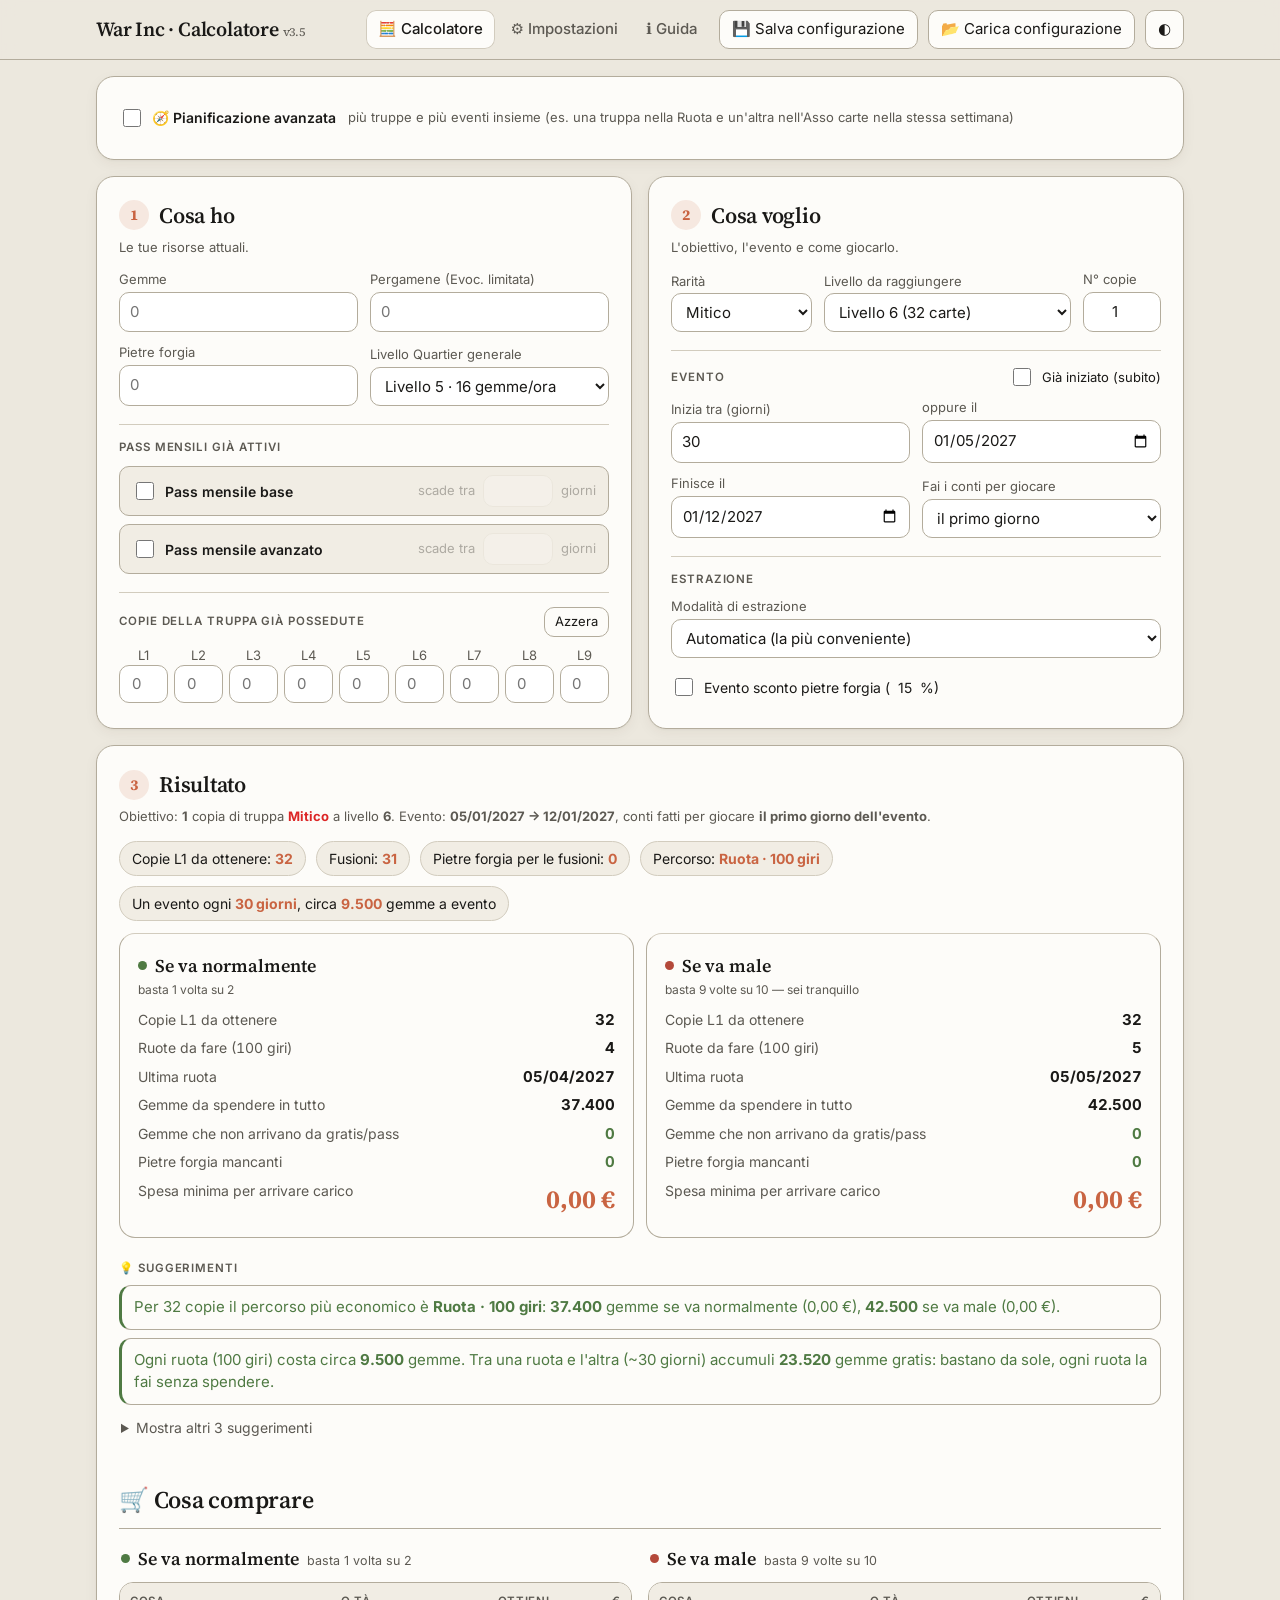
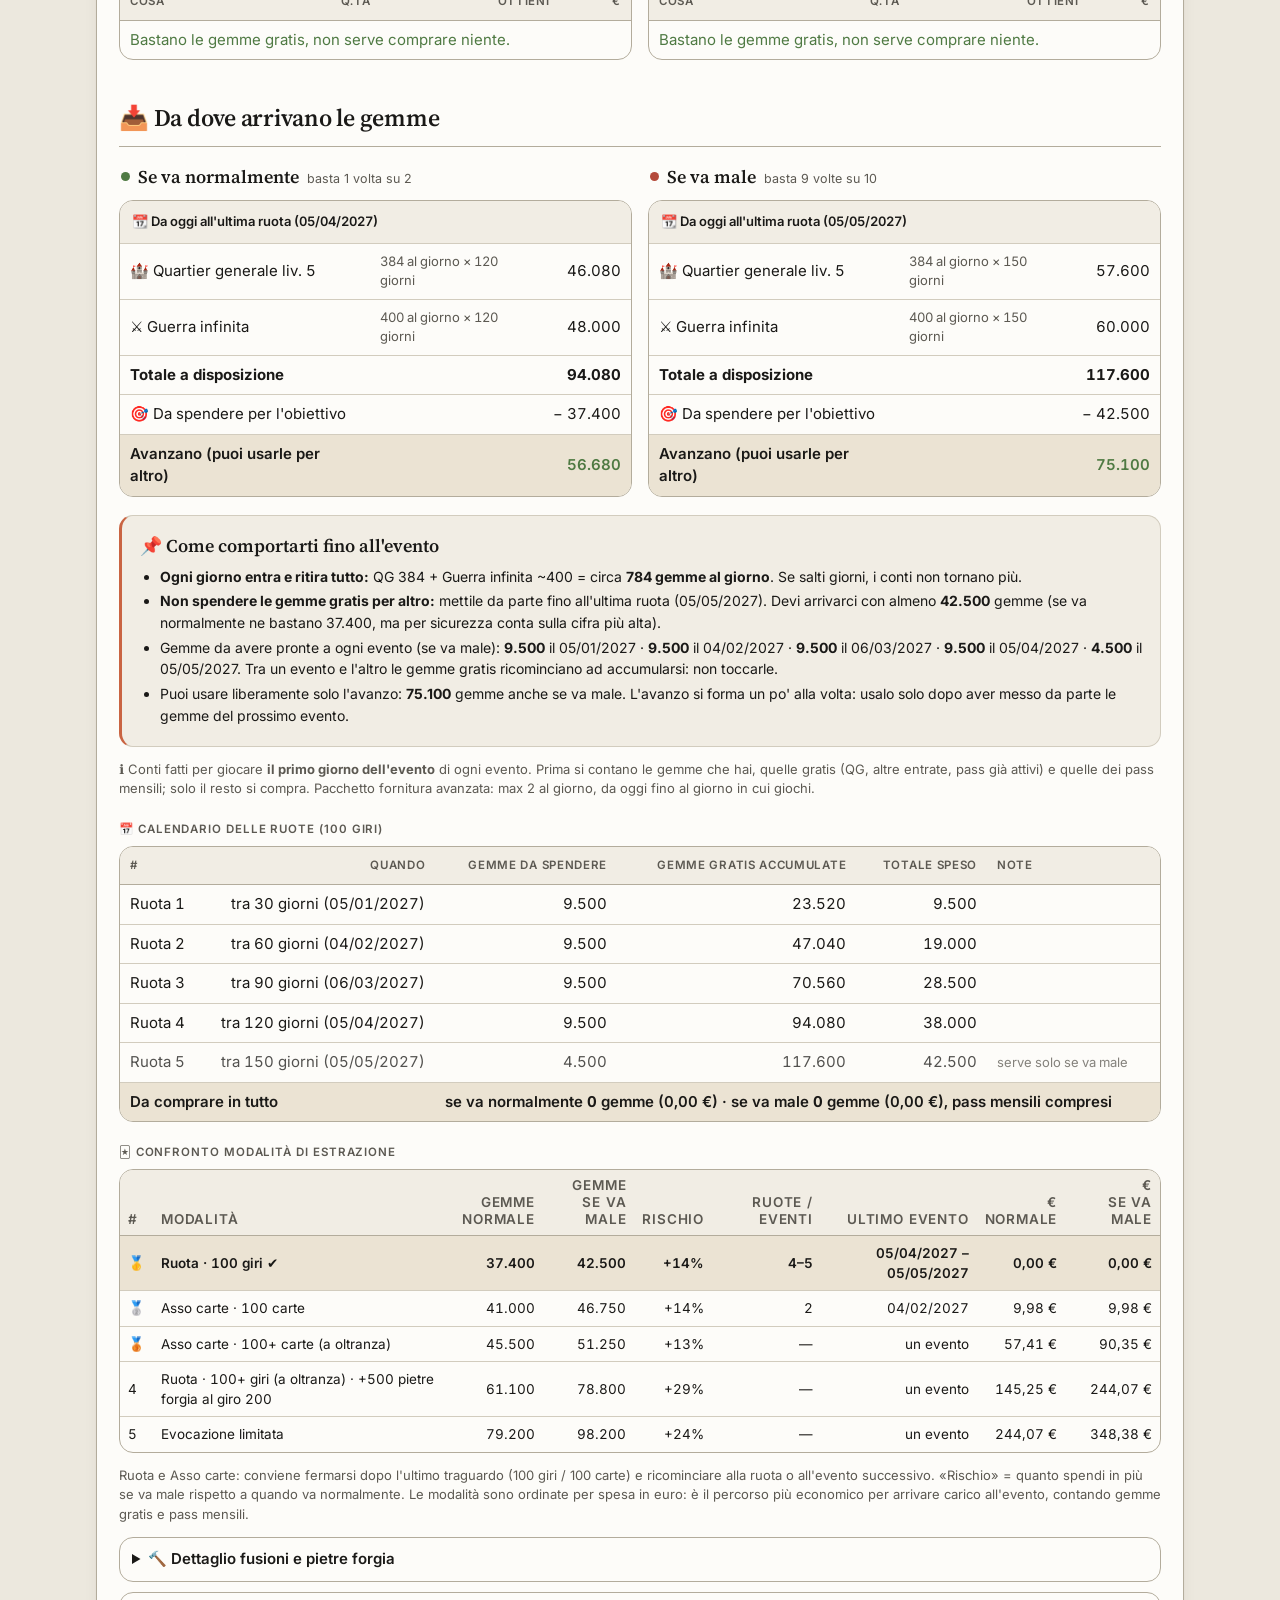
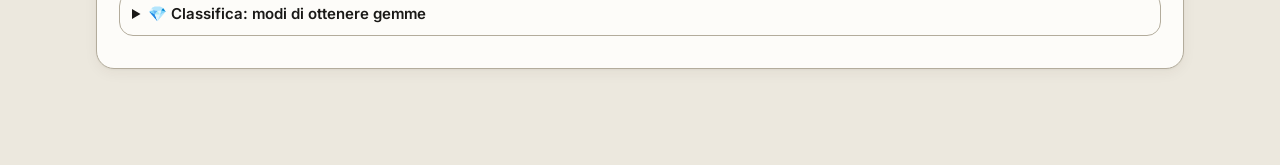
==== commit 8b768ce1: "Più contrasto per bordi, caselle e linee in entrambi i temi Co-Authored-By: Claude Opus 5.5 <noreply" ====
--- a/warinc-calcolatore.html
+++ b/warinc-calcolatore.html
@@ -144,23 +144,23 @@
 @media (max-width:600px){th,td{padding:6px 7px;font-size:13px}.card{padding:14px}.kv .big{font-size:19px}}
 /* ===== Tema in stile Claude: crema, terracotta, titoli serif ===== */
 :root{
-  --bg:#f4f2ec;--panel:#fbfaf7;--panel2:#f0ede5;--ink:#1f1e1c;--muted:#6f6c64;--line:#e4e0d5;--hl:#efe9dd;
+  --bg:#ece8de;--panel:#fdfcf9;--panel2:#f1ede4;--ink:#1a1917;--muted:#5c5952;--line:#d2ccbe;--line2:#b3ac9c;--hl:#ebe3d3;
   --accent:#c96442;--accent-soft:#f6e8e0;--accent-ink:#fff;
   --good:#4f7a43;--good-soft:#e9efe2;--bad:#b4493a;--bad-soft:#f6e4de;--warn-bg:#f7eedb;--warn-ink:#7a5a14;
   --input:#fff;--shadow:0 1px 2px rgba(60,40,20,.04),0 4px 14px rgba(60,40,20,.05);
   --serif:"Source Serif 4","Iowan Old Style",Georgia,serif;
 }
 @media (prefers-color-scheme:dark){:root:not([data-theme="light"]){
-  --bg:#262624;--panel:#30302e;--panel2:#2a2a28;--ink:#f0eee6;--muted:#a8a59b;--line:#42413c;--hl:#3a3935;
+  --bg:#1d1d1b;--panel:#2b2b29;--panel2:#353532;--ink:#f3f1ea;--muted:#b8b5ab;--line:#4d4b46;--line2:#6e6b63;--hl:#403e39;
   --accent:#d97757;--accent-soft:#3d2c25;--accent-ink:#1f1e1d;
   --good:#9fc287;--good-soft:#2e3529;--bad:#e8907b;--bad-soft:#3e2a25;--warn-bg:#3b3320;--warn-ink:#ecd08e;
-  --input:#262624;--shadow:none;
+  --input:#1f1f1d;--shadow:none;
 }}
 :root[data-theme="dark"]{
-  --bg:#262624;--panel:#30302e;--panel2:#2a2a28;--ink:#f0eee6;--muted:#a8a59b;--line:#42413c;--hl:#3a3935;
+  --bg:#1d1d1b;--panel:#2b2b29;--panel2:#353532;--ink:#f3f1ea;--muted:#b8b5ab;--line:#4d4b46;--line2:#6e6b63;--hl:#403e39;
   --accent:#d97757;--accent-soft:#3d2c25;--accent-ink:#1f1e1d;
   --good:#9fc287;--good-soft:#2e3529;--bad:#e8907b;--bad-soft:#3e2a25;--warn-bg:#3b3320;--warn-ink:#ecd08e;
-  --input:#262624;--shadow:none;
+  --input:#1f1f1d;--shadow:none;
 }
 body{font-family:"Inter",system-ui,-apple-system,"Segoe UI",Roboto,sans-serif;-webkit-font-smoothing:antialiased}
 .top{background:color-mix(in srgb,var(--bg) 88%,transparent);backdrop-filter:blur(8px);border-bottom:1px solid var(--line)}
@@ -175,7 +175,14 @@
 .card h3.bigtitle{font-family:var(--serif);font-size:24px;font-weight:600;letter-spacing:-.01em;color:var(--ink);text-transform:none;margin:40px 0 16px;padding:0 0 10px;border-bottom:1px solid var(--line);display:flex;align-items:center;gap:10px}
 .btn{border-radius:10px}
 .btn.primary{font-weight:600}
-input,select,textarea{border-radius:10px}
+input,select,textarea{border-radius:10px;border-color:var(--line2)}
+input:disabled{border-color:var(--line)}
+.card{border-color:var(--line2)}
+.tw,.scen,.passrow,details.box2,.tips li,.pill,.btn,.howbox{border-color:var(--line2)}
+.tips li.good{border-left-color:var(--good)}.tips li.bad{border-left-color:var(--bad)}.tips li{border-left-color:var(--accent)}.howbox{border-left-color:var(--accent)}
+th{border-bottom:1px solid var(--line2)}
+.top{border-bottom-color:var(--line2)}
+.card h3.bigtitle{border-bottom-color:var(--line2)}
 .pill{background:var(--panel2);border:1px solid var(--line);color:var(--ink)}
 .pill b{color:var(--accent)}
 /* scenari */
@@ -212,7 +219,7 @@
 </head>
 <body>
 <div class="top"><div class="top-in">
-  <h1>War Inc · Calcolatore <small>v3.4</small></h1>
+  <h1>War Inc · Calcolatore <small>v3.5</small></h1>
   <nav class="tabs" id="tabs">
     <button data-p="calc" class="on">🧮 Calcolatore</button>
     <button data-p="set">⚙️ Impostazioni</button>
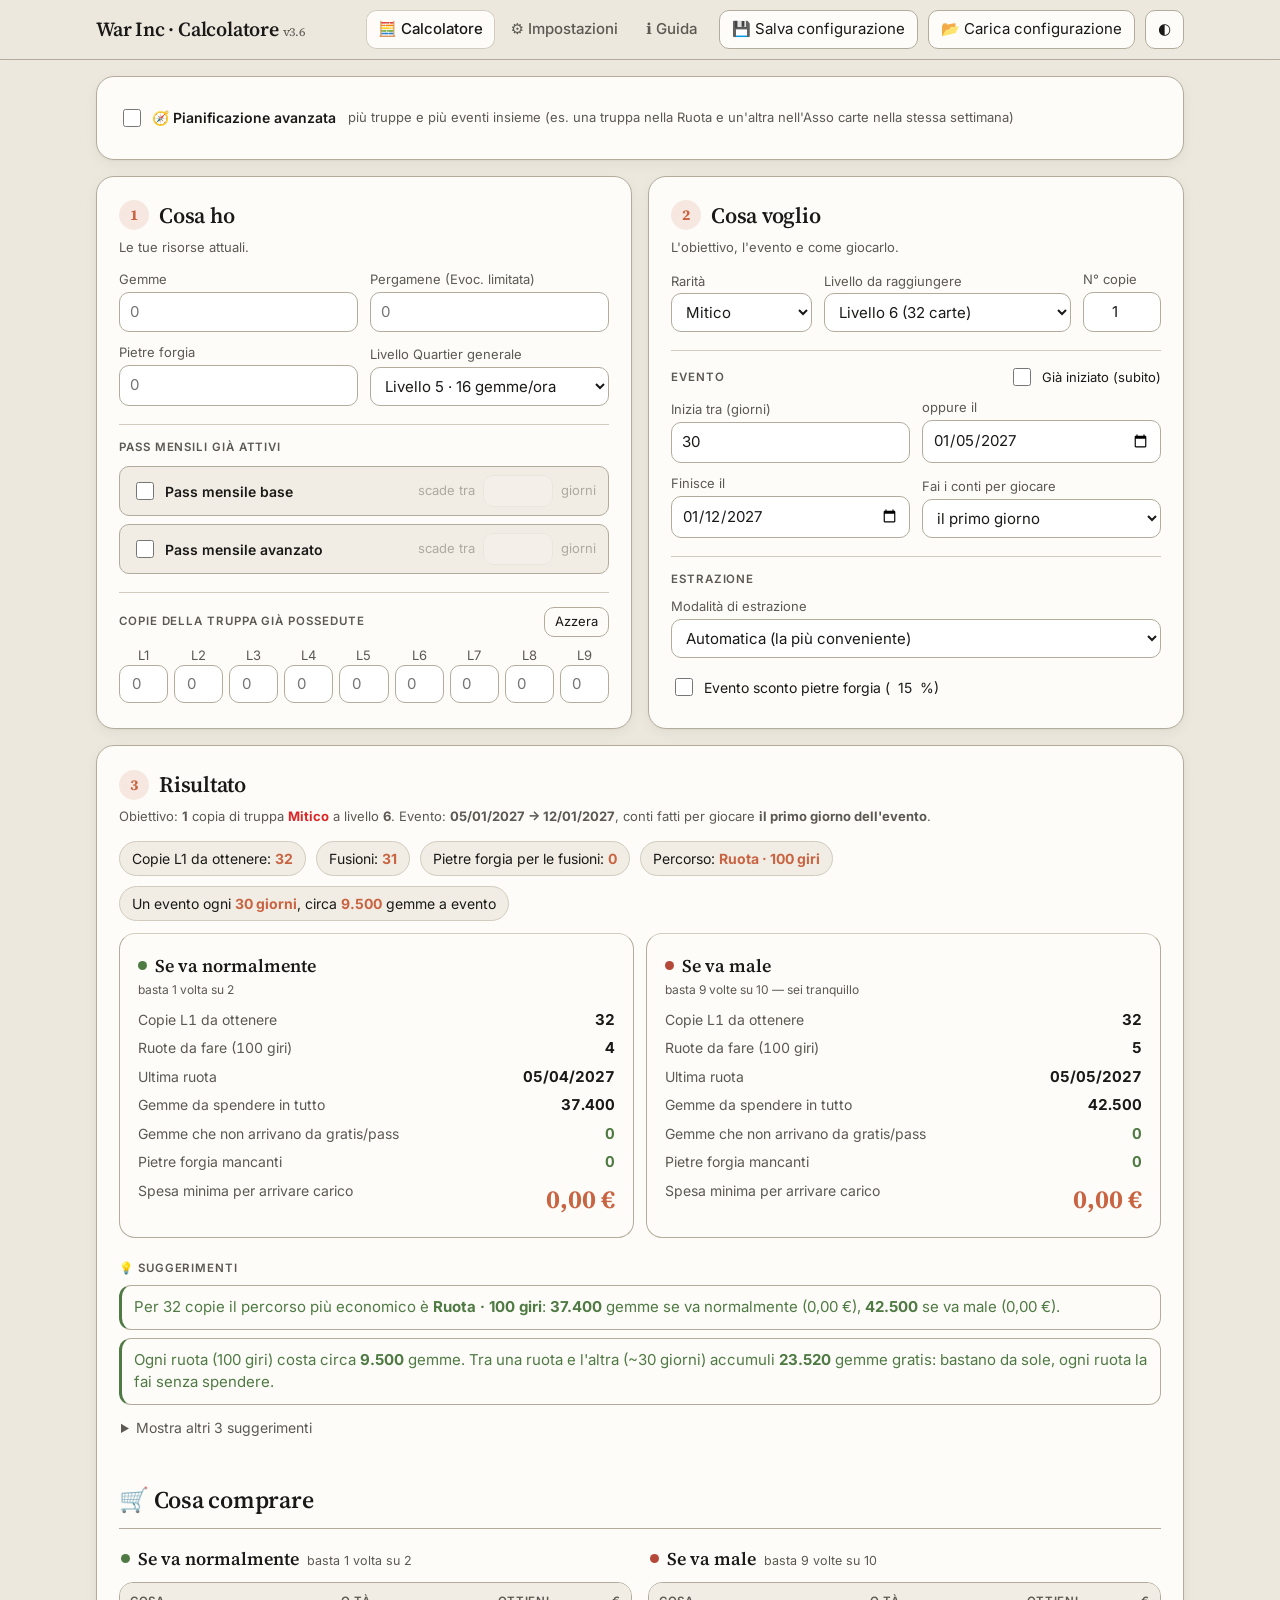
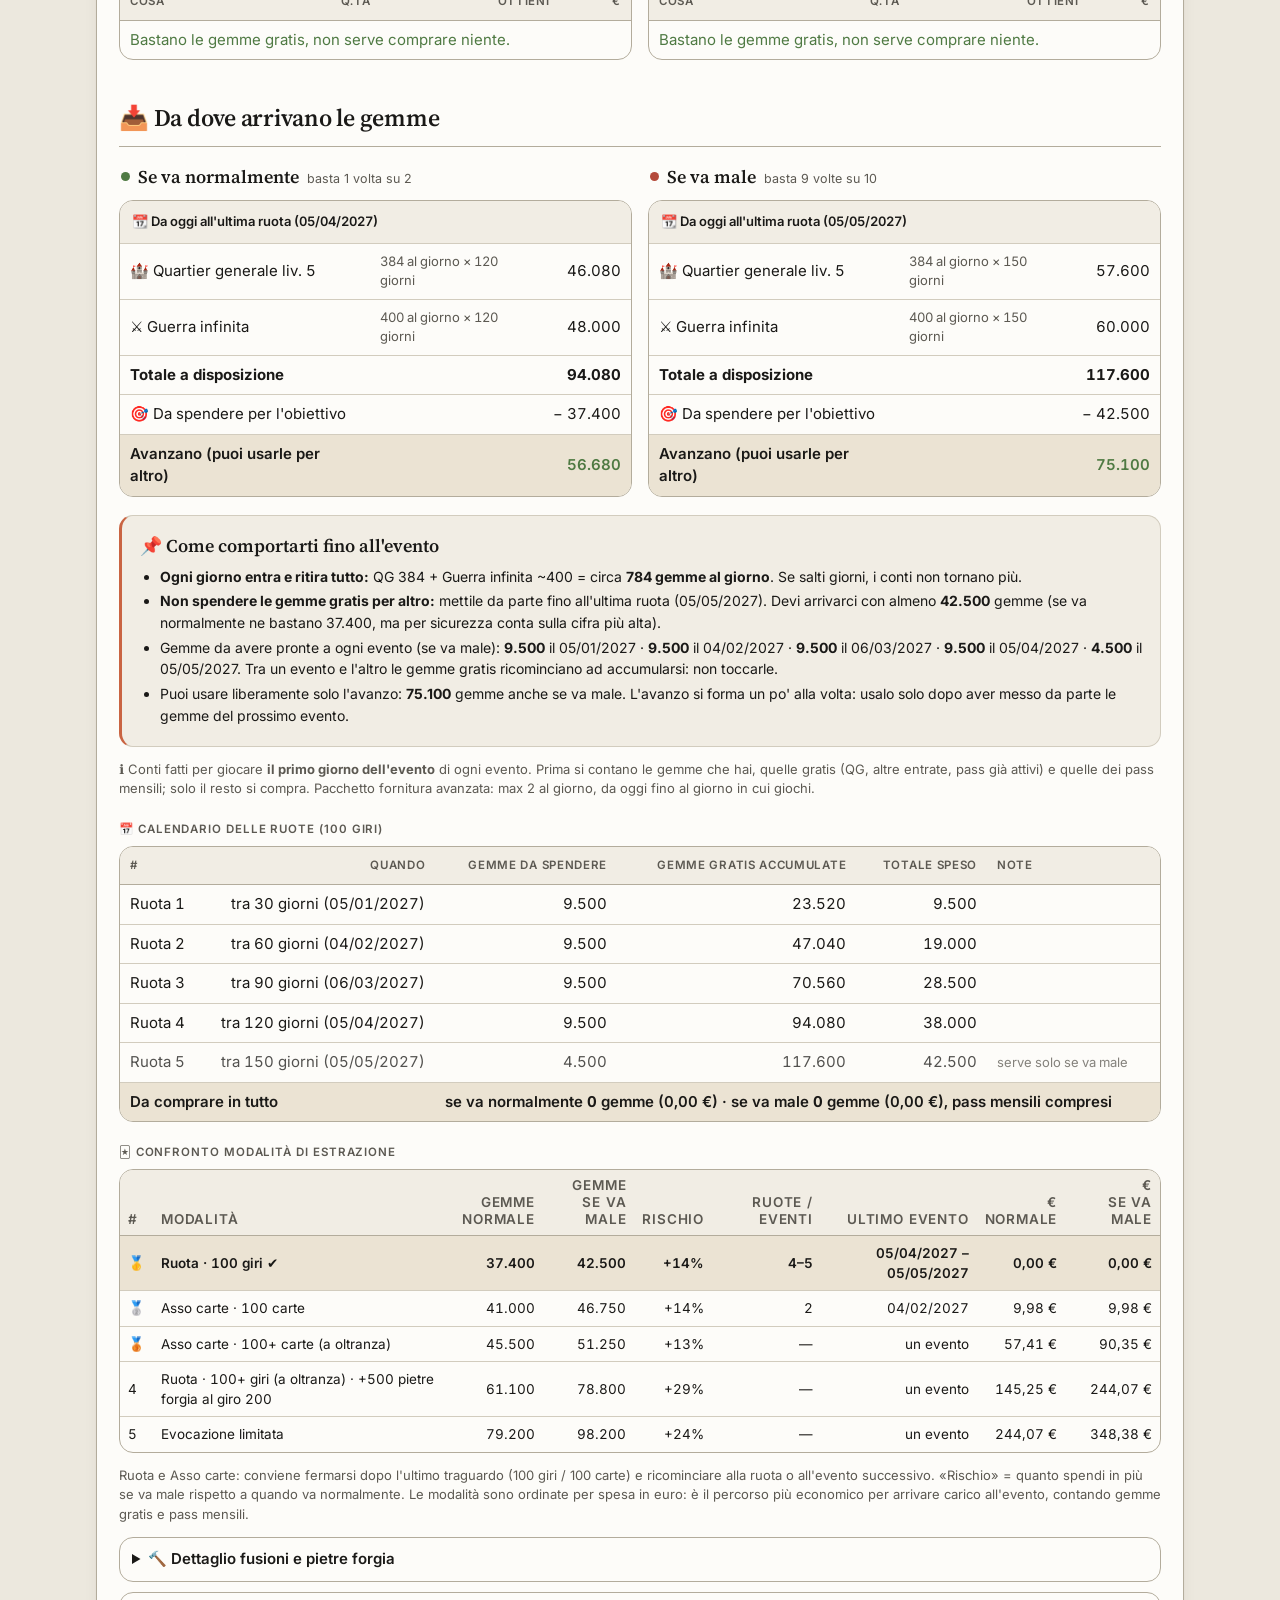
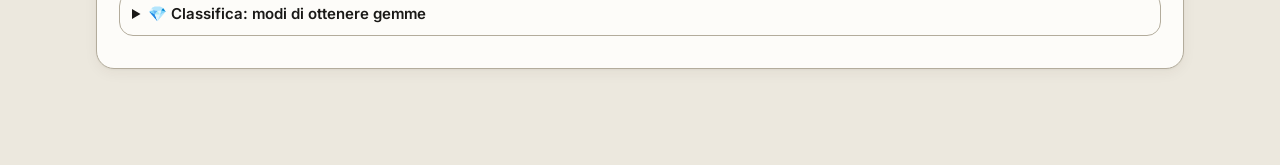
==== commit 46fb68c8: "Barra superiore compatta su smartphone Co-Authored-By: Claude Opus 5.5 <noreply@anthropic.com>" ====
--- a/warinc-calcolatore.html
+++ b/warinc-calcolatore.html
@@ -215,18 +215,28 @@
 .g3.want{grid-template-columns:minmax(0,1fr) minmax(0,1.75fr) minmax(0,.55fr)}
 @media (max-width:560px){.g3.want{grid-template-columns:1fr 1fr}.g3.want .field:nth-child(2){grid-column:1/-1;order:3}}
 @media (max-width:600px){th,td{padding:7px 8px}.card{padding:15px}.card h3.bigtitle{font-size:20px;margin-top:30px}.card h2{font-size:19px}}
+@media (max-width:700px){
+  .top-in{display:grid;grid-template-columns:1fr auto auto auto;gap:6px 6px;padding:8px 12px}
+  .top h1{font-size:17px;min-width:0;white-space:nowrap;overflow:hidden;text-overflow:ellipsis}
+  .top h1 small{font-size:11px}
+  .top .lbl{display:none}
+  .top .btn{padding:5px 9px;min-height:0;font-size:15px;line-height:1.2}
+  .tabs{grid-column:1/-1;grid-row:2;display:grid;grid-template-columns:repeat(3,1fr);gap:4px}
+  .tabs button{padding:6px 4px;font-size:13px;white-space:nowrap}
+  .wrap{padding-top:12px}
+}
 </style>
 </head>
 <body>
 <div class="top"><div class="top-in">
-  <h1>War Inc · Calcolatore <small>v3.5</small></h1>
+  <h1>War Inc<span class="lbl"> ·</span> Calcolatore <small>v3.6</small></h1>
   <nav class="tabs" id="tabs">
     <button data-p="calc" class="on">🧮 Calcolatore</button>
     <button data-p="set">⚙️ Impostazioni</button>
     <button data-p="info">ℹ️ Guida</button>
   </nav>
-  <button class="btn" id="saveFileBtn" title="Scarica un file con impostazioni e dati inseriti">💾 Salva configurazione</button>
-  <button class="btn" id="loadFileBtn" title="Carica un file salvato in precedenza">📂 Carica configurazione</button>
+  <button class="btn" id="saveFileBtn" title="Scarica un file con impostazioni e dati inseriti">💾<span class="lbl"> Salva configurazione</span></button>
+  <button class="btn" id="loadFileBtn" title="Carica un file salvato in precedenza">📂<span class="lbl"> Carica configurazione</span></button>
   <input type="file" id="loadFile" accept=".json,application/json" style="display:none">
   <button class="btn" id="themeBtn" title="Cambia tema">◐</button>
 </div></div>
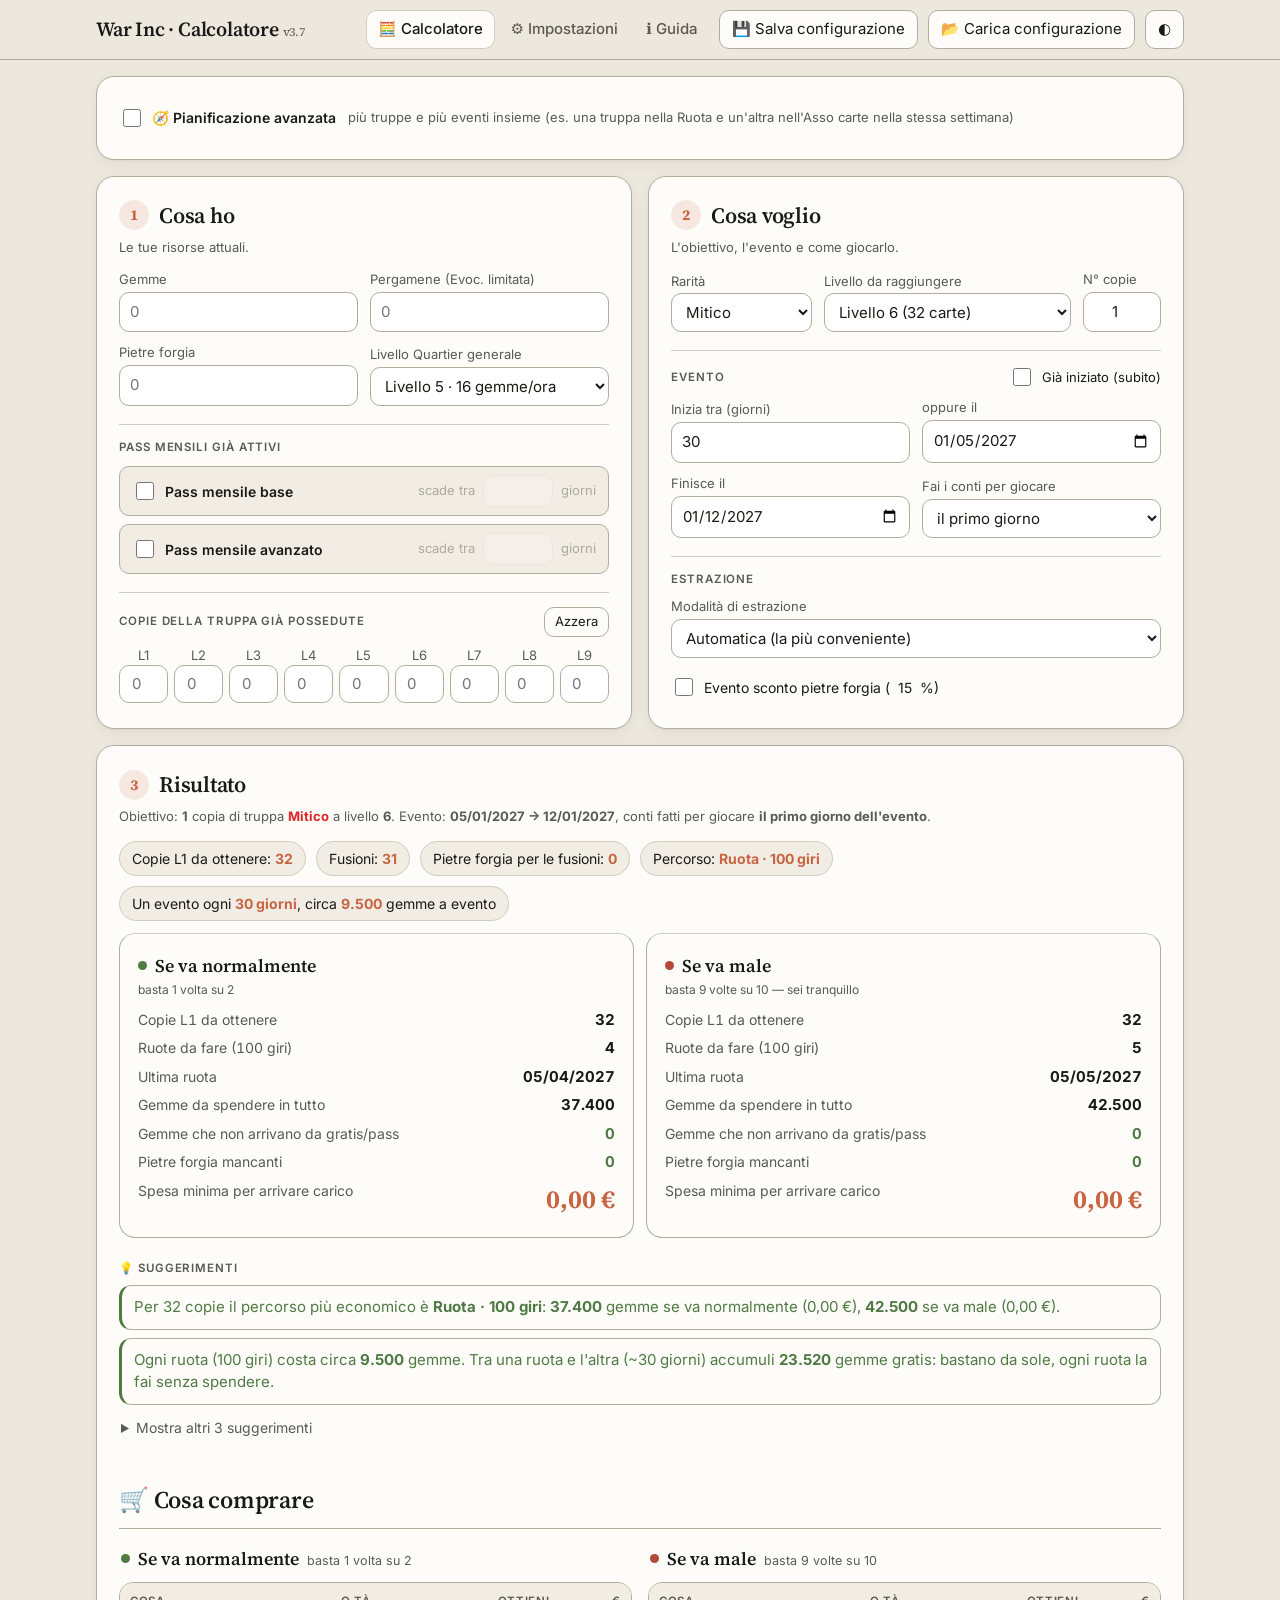
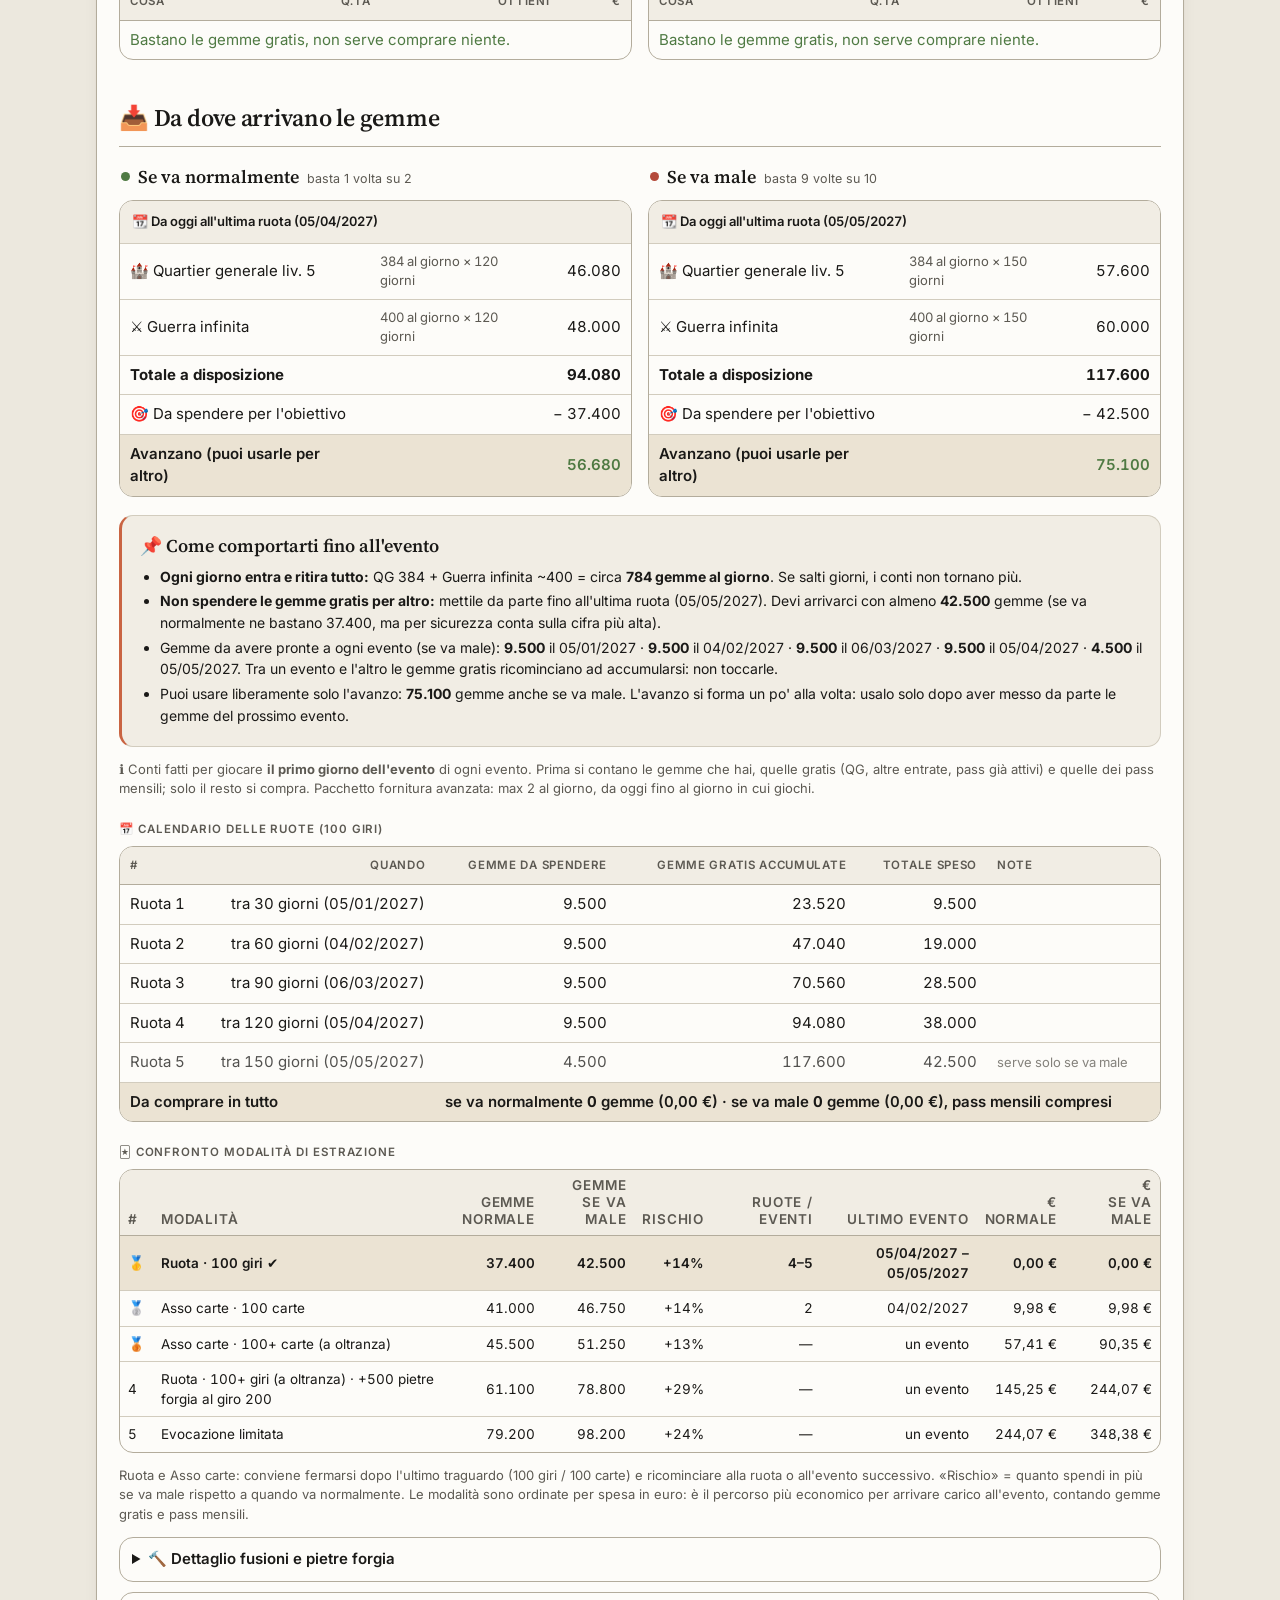
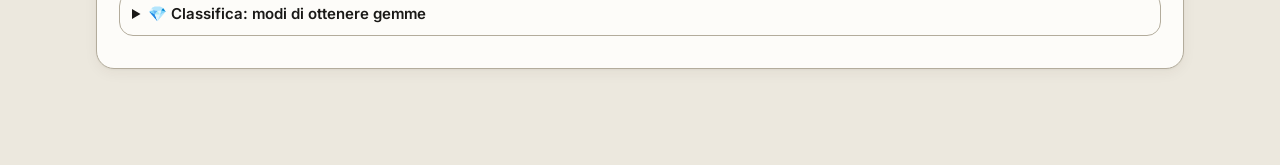
==== commit a37ca2cb: "Pass mensili leggibili su smartphone Co-Authored-By: Claude Opus 5.5 <noreply@anthropic.com>" ====
--- a/warinc-calcolatore.html
+++ b/warinc-calcolatore.html
@@ -225,11 +225,12 @@
   .tabs button{padding:6px 4px;font-size:13px;white-space:nowrap}
   .wrap{padding-top:12px}
 }
+@media (max-width:560px){.passrow .check{flex:1 1 100%;white-space:nowrap}.passrow .when{margin-left:26px}}
 </style>
 </head>
 <body>
 <div class="top"><div class="top-in">
-  <h1>War Inc<span class="lbl"> ·</span> Calcolatore <small>v3.6</small></h1>
+  <h1>War Inc<span class="lbl"> ·</span> Calcolatore <small>v3.7</small></h1>
   <nav class="tabs" id="tabs">
     <button data-p="calc" class="on">🧮 Calcolatore</button>
     <button data-p="set">⚙️ Impostazioni</button>
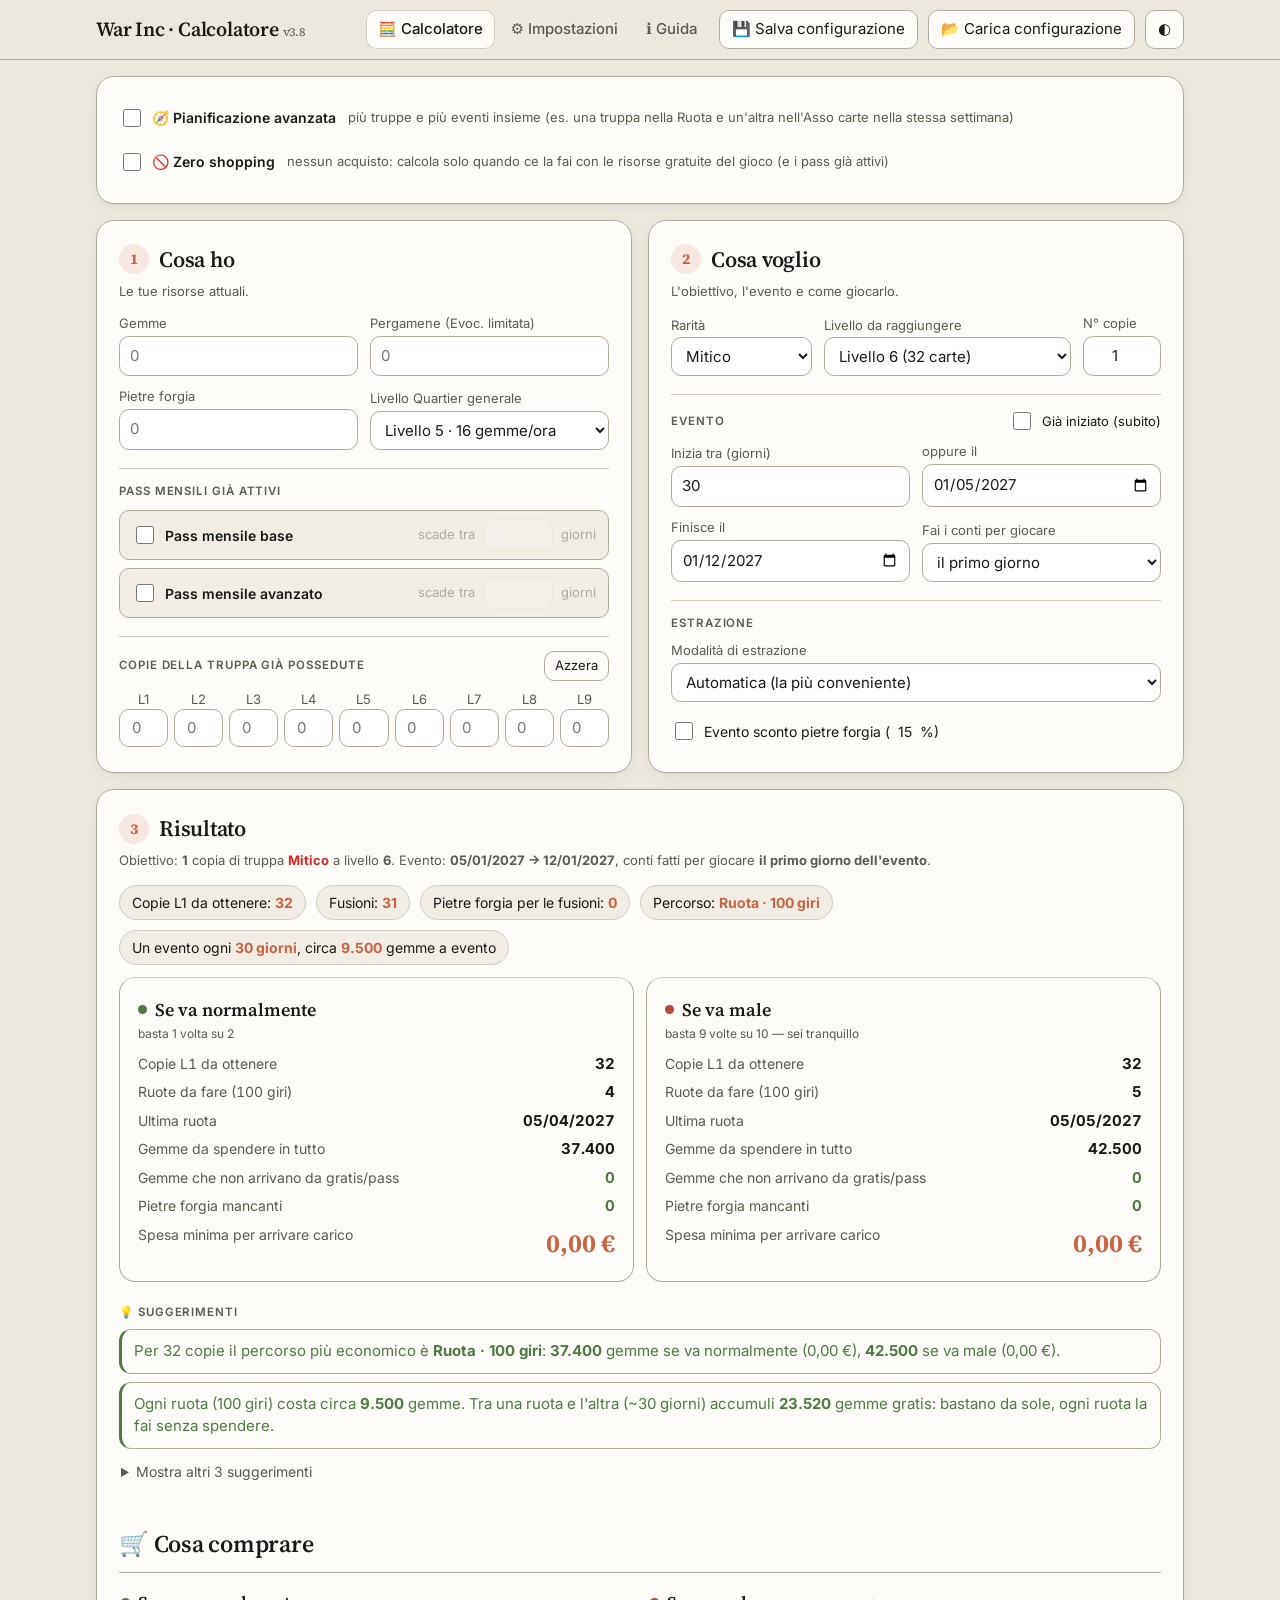
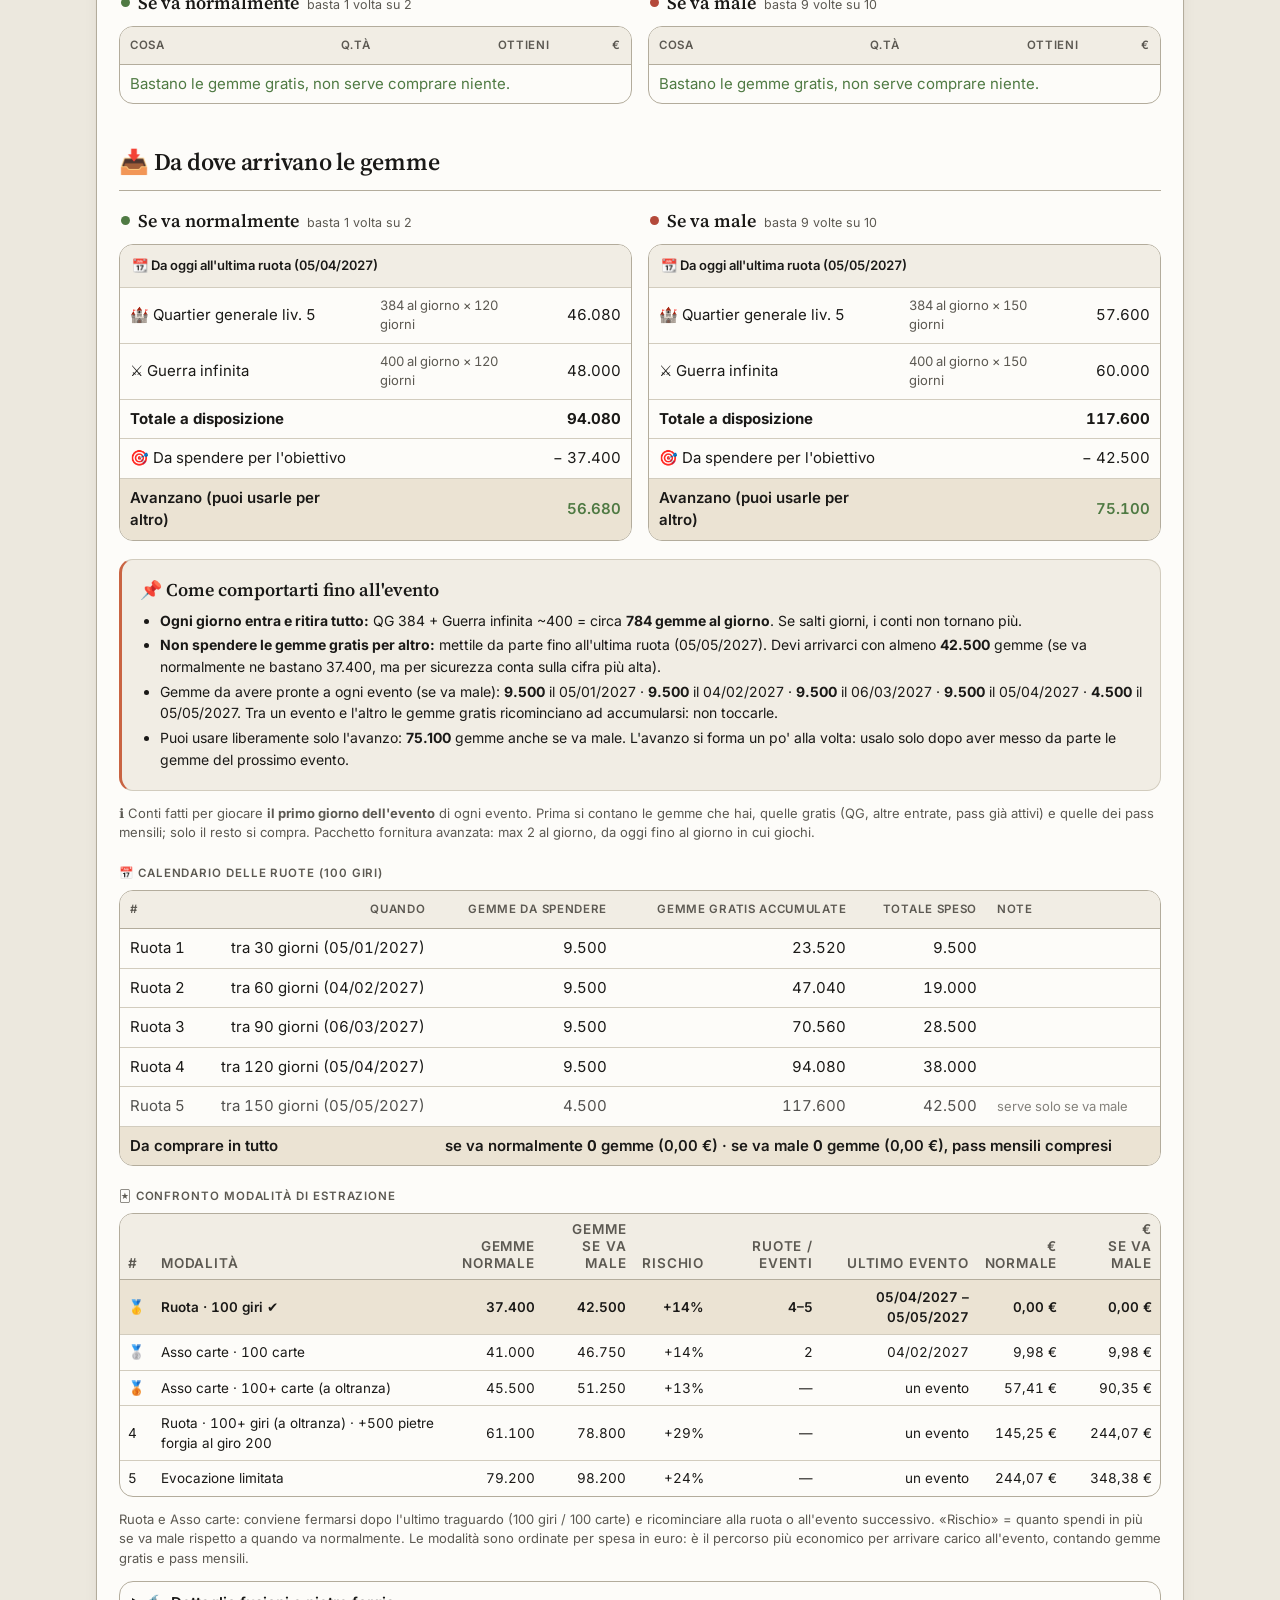
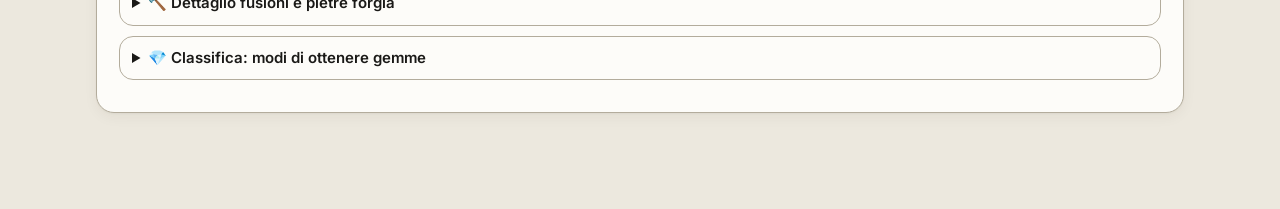
==== commit bc309b06: "Modalità Zero shopping e tabelle che non escono dal riquadro su smartphone Co-Authored-By: Claude Op" ====
--- a/warinc-calcolatore.html
+++ b/warinc-calcolatore.html
@@ -226,11 +226,23 @@
   .wrap{padding-top:12px}
 }
 @media (max-width:560px){.passrow .check{flex:1 1 100%;white-space:nowrap}.passrow .when{margin-left:26px}}
+.modebar{flex-direction:column;align-items:stretch;gap:6px}
+.modeopt{display:flex;align-items:center;gap:12px;flex-wrap:wrap}
+.zeroonly{display:none}
+body.zero .zeroonly{display:block}
+body.zero .shop{display:none}
+body.zero #extrTable th:nth-child(8),body.zero #extrTable td:nth-child(8),body.zero #extrTable th:nth-child(9),body.zero #extrTable td:nth-child(9){display:none}
+.cols>*,.summary>*{min-width:0}
+@media (max-width:600px){
+  .plantbl td,.flow td,.plantbl th{white-space:normal}
+  .plantbl td:first-child,.flow td:first-child{min-width:110px}
+  .flow td.muted,.flow td:nth-child(2){font-size:12px}
+}
 </style>
 </head>
 <body>
 <div class="top"><div class="top-in">
-  <h1>War Inc<span class="lbl"> ·</span> Calcolatore <small>v3.7</small></h1>
+  <h1>War Inc<span class="lbl"> ·</span> Calcolatore <small>v3.8</small></h1>
   <nav class="tabs" id="tabs">
     <button data-p="calc" class="on">🧮 Calcolatore</button>
     <button data-p="set">⚙️ Impostazioni</button>
@@ -245,7 +257,10 @@
 <div class="wrap">
 <!-- =================== CALCOLATORE =================== -->
 <section class="page on" id="p-calc">
-  <div class="card modebar"><label class="check"><input type="checkbox" id="advOn"> 🧭 Pianificazione avanzata</label><span class="muted">più truppe e più eventi insieme (es. una truppa nella Ruota e un'altra nell'Asso carte nella stessa settimana)</span></div>
+  <div class="card modebar">
+    <div class="modeopt"><label class="check"><input type="checkbox" id="advOn"> 🧭 Pianificazione avanzata</label><span class="muted">più truppe e più eventi insieme (es. una truppa nella Ruota e un'altra nell'Asso carte nella stessa settimana)</span></div>
+    <div class="modeopt"><label class="check"><input type="checkbox" id="zeroOn"> 🚫 Zero shopping</label><span class="muted">nessun acquisto: calcola solo quando ce la fai con le risorse gratuite del gioco (e i pass già attivi)</span></div>
+  </div>
   <div class="cols" id="calcCols">
     <div class="card">
       <h2><span class="step">1</span> Cosa ho</h2>
@@ -304,10 +319,19 @@
     <h3>💡 Suggerimenti</h3>
     <ul class="tips" id="tips"></ul>
 
+    <div class="shop">
     <h3 class="bigtitle">🛒 Cosa comprare</h3>
     <div class="cols">
       <div><div class="scenhead ok">Se va normalmente <span>basta 1 volta su 2</span></div><div class="tw"><table id="planTyp" class="plantbl"></table></div></div>
       <div><div class="scenhead ko">Se va male <span>basta 9 volte su 10</span></div><div class="tw"><table id="planBad" class="plantbl"></table></div></div>
+    </div>
+    </div>
+    <div class="zeroonly">
+    <h3 class="bigtitle">⏳ Tempistiche con le sole risorse gratuite</h3>
+    <div class="cols">
+      <div><div class="scenhead ok">Se va normalmente <span>basta 1 volta su 2</span></div><div class="tw"><table id="zeroTyp" class="plantbl"></table></div></div>
+      <div><div class="scenhead ko">Se va male <span>basta 9 volte su 10</span></div><div class="tw"><table id="zeroBad" class="plantbl"></table></div></div>
+    </div>
     </div>
     <h3 class="bigtitle">📥 Da dove arrivano le gemme</h3>
     <div class="cols">
@@ -315,10 +339,11 @@
       <div><div class="scenhead ko">Se va male <span>basta 9 volte su 10</span></div><div class="tw flow"><table id="flowBad"></table></div></div>
     </div>
     <div id="planHow"></div>
+    <div class="shop">
     <p class="muted" id="planNote"></p>
-
     <h3 id="waitTitle">⏳ Quanto spendi in base a quanto puoi aspettare</h3>
     <div class="tw"><table id="waitTable"></table></div>
+    </div>
 
     <h3>🃏 Confronto modalità di estrazione</h3>
     <div class="tw"><table id="extrTable" class="compact"></table></div>
@@ -357,11 +382,17 @@
       <h3>📅 Calendario</h3>
       <div class="tw"><table id="advCal"></table></div>
       <p class="muted">Le gemme di ogni evento sono quelle da spendere in quell'evento (si smette appena la truppa è completa). «Truppa completa» = probabilità di averla finita dopo quell'evento.</p>
-      <p class="muted" id="advPlanNote"></p>
+      <p class="muted shop" id="advPlanNote"></p>
+      <div class="shop">
       <h3 class="bigtitle">🛒 Cosa comprare</h3>
       <div class="cols">
         <div><div class="scenhead ok">Se va normalmente <span>basta 1 volta su 2</span></div><div class="tw"><table id="advPlanTyp" class="plantbl"></table></div></div>
         <div><div class="scenhead ko">Se va male <span>basta 9 volte su 10</span></div><div class="tw"><table id="advPlanBad" class="plantbl"></table></div></div>
+      </div>
+      </div>
+      <div class="zeroonly">
+      <h3 class="bigtitle">⏳ Tempistiche con le sole risorse gratuite</h3>
+      <div class="tw"><table id="advZero" class="plantbl"></table></div>
       </div>
       <h3 class="bigtitle">📥 Da dove arrivano le gemme</h3>
       <div class="cols">
@@ -537,7 +568,7 @@
   free: [ {name:"Guerra infinita", daily:400, on:true} ],
   eventDays: 7
 };
-const UI_DEFAULTS = {gems:0, scrolls:0, forge:0, hqLevel:5, inv:{}, name:"", rarity:"mythic", target:6, qty:1, days:30, now:false, mode:"auto", disc:false, x5:false, playLast:false, dur:null, adv:false, goals:[], events:[], passes:{}};
+const UI_DEFAULTS = {gems:0, scrolls:0, forge:0, hqLevel:5, inv:{}, name:"", rarity:"mythic", target:6, qty:1, days:30, now:false, mode:"auto", disc:false, x5:false, playLast:false, dur:null, adv:false, zero:false, goals:[], events:[], passes:{}};
 
 const clone = o => JSON.parse(JSON.stringify(o));
 function lsGet(k){ try{ return localStorage.getItem(k); }catch(e){ return null; } }
@@ -962,6 +993,7 @@
   return `ℹ️ Conti fatti per giocare <b>${playTxt()}</b>${isEv?" di ogni evento":` (${Dp<=0?"oggi":itDate(addDays(Dp))})`}. Prima si contano le gemme che hai, quelle gratis (QG, altre entrate, pass già attivi) e quelle dei pass mensili; solo il resto si compra. ${gp?gp+", da oggi fino al giorno in cui giochi.":""}`;
 }
 function tipsHtml(t){
+  if(ui.zero) t=t.filter(x=>!/€|compr|pacchett|eternity/i.test(x.replace(/<[^>]+>/g,"")));
   const good=t.filter(x=>/class="good"/.test(x)), other=t.filter(x=>!/class="good"/.test(x));
   return good.join("")+(other.length?`<li class="more"><details><summary>Mostra altri ${other.length} suggeriment${other.length===1?"o":"i"}</summary><ul class="tips" style="margin-top:8px">${other.join("")}</ul></details></li>`:"");
 }
@@ -977,7 +1009,8 @@
   const rows=extractionRows(N,rar,num(ui.gems));
   rows.forEach(r=>{ const a=planFor(r,"typ",D), b=planFor(r,"bad",D); r.eurT=a?a.cost:Infinity; r.eurB=b?b.cost:Infinity; });
   // percorso migliore = meno euro (se va normalmente), poi meno euro se va male, poi meno gemme
-  const sorted=[...rows].sort((a,b)=>a.eurT-b.eurT||a.eurB-b.eurB||a.typ-b.typ);
+  if(ui.zero) rows.forEach(r=>{ const a=zeroPlan(r,"typ",D), b=zeroPlan(r,"bad",D); r.zT=a.ready==null?1e9:a.ready; r.zB=b.ready==null?1e9:b.ready; });
+  const sorted=ui.zero?[...rows].sort((a,b)=>a.zT-b.zT||a.zB-b.zB||a.typ-b.typ):[...rows].sort((a,b)=>a.eurT-b.eurT||a.eurB-b.eurB||a.typ-b.typ);
   let chosen=ui.mode==="auto"?sorted[0]:rows.find(r=>r.id===String(ui.mode));
   if(!chosen) chosen=sorted[0];
   const ev=!!(chosen&&chosen.stop);
@@ -1028,6 +1061,7 @@
   renderMergeTable(mp);
   renderGemRank();
   renderTips({N,mp,rows,sorted,chosen,sc,D,rar,target,qty});
+  if(ui.zero) renderZeroSimple({chosen,N,D,sc});
 }
 
 // calendario evento per evento (ipotesi "se va male", che comprende anche quella normale)
@@ -1095,7 +1129,7 @@
     f.L.map(x=>`<tr><td class="l">${x.icon} ${x.name}</td><td class="l muted">${x.formula}</td><td>${fmt(x.v)}</td></tr>`).join("")+
     `<tr><td class="l"><b>Totale a disposizione</b></td><td></td><td><b>${fmt(f.tot)}</b></td></tr>`+
     `<tr><td class="l">🎯 Da spendere per l'obiettivo</td><td></td><td>− ${fmt(f.need)}</td></tr>`+
-    `<tr class="best"><td class="l">Avanzano (puoi usarle per altro)</td><td></td><td class="${f.left>0?"good":""}">${fmt(Math.max(0,f.left))}</td></tr>`;
+    (f.left<0?`<tr class="best"><td class="l">Mancano</td><td></td><td class="bad">${fmt(-f.left)}</td></tr>`:`<tr class="best"><td class="l">Avanzano (puoi usarle per altro)</td><td></td><td class="${f.left>0?"good":""}">${fmt(Math.max(0,f.left))}</td></tr>`);
 }
 // riquadro "come comportarti" (basato sull'ipotesi "se va male", la più prudente)
 function renderHow(id,o){
@@ -1113,8 +1147,73 @@
   if(o.plan) o.plan.bp.gemItems.filter(x=>x.p.perDay>0&&x.q>x.p.perDay).forEach(x=>{ const n=Math.ceil(x.q/x.p.perDay); li.push(`<b>${esc(x.p.name)}</b>: ne servono ${x.q}, massimo ${x.p.perDay} al giorno → inizia a comprarli almeno <b>${gg(n)}</b> prima di giocare.`); });
   if(o.plan&&o.plan.bp.r.items.length) li.push(`Le Eternity Stone si comprano sul sito e si convertono in gemme in gioco: fallo prima di giocare.`);
   li.push(B.left>0?`Puoi usare liberamente solo l'avanzo: <b>${fmt(B.left)}</b> gemme anche se va male${T&&T.left>B.left?` (se va normalmente ne avanzano ${fmt(T.left)}, ma lo saprai solo a fine evento)`:""}${o.steps&&o.steps.length>1?". L'avanzo si forma un po' alla volta: usalo solo dopo aver messo da parte le gemme del prossimo evento":""}.`
-    :`Non avanza niente: <b>ogni gemma gratis serve per l'evento</b>.`);
+    :B.left<0?`Con le sole risorse gratuite <b>mancano ${fmt(-B.left)} gemme</b> entro quella data: guarda le «Tempistiche» per sapere quando ce la fai.`:`Non avanza niente: <b>ogni gemma gratis serve per l'evento</b>.`);
   el.innerHTML=`<div class="howbox"><b>📌 Come comportarti fino all'evento</b><ul>${li.map(x=>`<li>${x}</li>`).join("")}</ul></div>`;
+}
+/* =====================================================================
+   ZERO SHOPPING — nessun acquisto, solo tempistiche con le risorse gratuite
+   ===================================================================== */
+const incFree=t=>num(ui.gems)+Math.floor(freeAt(Math.max(0,t)));
+function readyDay(G,from=0){ if(G<=0) return Math.max(0,from); for(let t=Math.max(0,from);t<=3650;t++) if(incFree(t)>=G) return t; return null; }
+const dayTxt=t=>t==null?"mai (servono più di 10 anni)":t<=0?"già adesso":`il ${itDate(addDays(t))} (tra ${gg(t)})`;
+function zeroPlan(row,key,D){
+  const ED=evDays(), need=row?Math.ceil(row[key]||0):0;
+  if(!row||need<=0) return {need:0,ok:true,short:0,ready:D+ED,P:D+ED,have:incFree(D+ED)};
+  if(!row.stop){ const P=D+ED, have=incFree(P), short=Math.max(0,need-have);
+    return {need,P,have,short,ok:short<=0,ready:short<=0?P:readyDay(need,P)}; }
+  const C=Math.max(1,key==="typ"?row.cycT:row.cycB), every=Math.max(1,row.every||30), evs=[]; let j=0, skipped=0;
+  for(let k=1;k<=C;k++){ const cum=Math.min(k*row.perCycle,need); let guard=0;
+    while(incFree(D+j*every+ED)<cum&&guard++<200){ j++; skipped++; }
+    evs.push({k,t:D+j*every,spend:Math.max(0,Math.min(row.perCycle,need-(k-1)*row.perCycle)),cum,have:incFree(D+j*every+ED)}); j++; }
+  const last=evs[evs.length-1];
+  let short=0; for(let k=1;k<=C;k++) short=Math.max(short,Math.min(k*row.perCycle,need)-incFree(D+(k-1)*every+ED));
+  return {need,cycle:true,evs,skipped,C,P:last.t+ED,have:incFree(last.t+ED),short:Math.max(0,short),ok:skipped===0,ready:last.t+ED};
+}
+function zeroTable(z,row){
+  if(!z||z.need<=0) return `<tr><td class="good">Hai già tutto: non servono gemme.</td></tr>`;
+  const nome=row&&row.src.type==="board"?"Evento":"Ruota";
+  if(!z.cycle) return `<tr><th class="l" colspan="2">📆 Un solo evento</th></tr>
+    <tr><td class="l">Gemme da spendere</td><td>${fmt(z.need)}</td></tr>
+    <tr><td class="l">Gemme che avrai il giorno in cui giochi (${z.P<=0?"oggi":itDate(addDays(z.P))})</td><td>${fmt(z.have)}</td></tr>
+    <tr><td class="l">Esito</td><td class="${z.ok?"good":"bad"}"><b>${z.ok?"✅ Ce la fai":"❌ Mancano "+fmt(z.short)+" gemme"}</b></td></tr>
+    <tr class="best"><td class="l">Con le sole gratis le avresti</td><td>${dayTxt(z.ok?readyDay(z.need):z.ready)}</td></tr>${z.ok?"":`<tr><td class="l muted" colspan="2">Troppo tardi per questo evento: senza acquisti punta al primo evento uguale dopo quella data, oppure scegli Ruota/Asso carte «100» e fai un evento alla volta.</td></tr>`}`;
+  return `<tr><th class="l">${nome}</th><th>Quando</th><th>Spendi</th><th>Gemme gratis pronte</th></tr>`+
+    z.evs.map(e=>`<tr><td class="l">${nome} ${e.k}</td><td>${e.t<=0?"subito":itDate(addDays(e.t))}</td><td>${fmt(e.spend)}</td><td>${fmt(e.have-(e.cum-e.spend))}</td></tr>`).join("")+
+    `<tr><td class="l" colspan="3">${z.skipped?`${nome==="Ruota"?"Ruote":"Eventi"} da saltare per accumulare gemme`:"Nessun"+(nome==="Ruota"?"a ruota":" evento")+" da saltare"}</td><td class="${z.skipped?"bad":"good"}">${z.skipped?fmt(z.skipped):"✅"}</td></tr>`+
+    `<tr class="best"><td class="l" colspan="3">Truppa completa con le sole gratis</td><td>${dayTxt(z.ready)}</td></tr>`;
+}
+function renderZeroSimple(o){
+  const {chosen,N,D,sc}=o, ev=!!(chosen&&chosen.stop);
+  const zs=["typ","bad"].map(k=>N>0&&chosen?zeroPlan(chosen,k,D):null);
+  $("#summary").innerHTML=zs.map((z,i)=>{ const ok=i===0, s=sc[i];
+    return `<div class="scen ${ok?"ok":"ko"}"><h4>${ok?"Se va normalmente":"Se va male"}</h4><div class="hint">${ok?"basta 1 volta su 2":"basta 9 volte su 10 — sei tranquillo"}</div>
+      <div class="kv"><div>Copie L1 da ottenere</div><div>${fmt(N)}</div>
+        <div>Gemme da spendere in tutto</div><div>${fmt(z?z.need:0)}</div>
+        ${z&&z.cycle?`<div>${chosen.src.type==="board"?"Eventi":"Ruote"} da fare / da saltare</div><div>${fmt(z.C)} / ${fmt(z.skipped)}</div>`:""}
+        <div>Gemme che mancano all'evento</div><div class="${z&&z.short>0?"bad":"good"}">${fmt(z?z.short:0)}</div>
+        <div>Pietre forgia mancanti</div><div class="${s.forgeMiss>0?"bad":"good"}">${fmt(s.forgeMiss)}</div>
+        <div>Pronto con le sole gratis</div><div class="big" style="font-size:18px">${z?(z.ready<=0?"già adesso":itDate(addDays(z.ready))):"—"}</div>
+      </div></div>`; }).join("");
+  $("#zeroTyp").innerHTML=zeroTable(zs[0],chosen); $("#zeroBad").innerHTML=zeroTable(zs[1],chosen);
+  const when=z=>(ev?(chosen.src.type==="board"?"all'ultimo evento ":"all'ultima ruota "):"al giorno in cui giochi ")+"("+(z.P<=0?"oggi":itDate(addDays(z.P)))+")";
+  const fl=zs.map(z=>z?gemFlow(null,z.need,z.P):null);
+  renderFlow("#flowTyp",fl[0],zs[0]?when(zs[0]):""); renderFlow("#flowBad",fl[1],zs[1]?when(zs[1]):"");
+  const steps=zs[1]&&zs[1].cycle?zs[1].evs.map(e=>({t:e.t+evDays(),v:e.spend})):[];
+  renderHow("#planHow",zs[1]?{typ:fl[0],bad:fl[1],plan:null,when:when(zs[1]),steps}:null);
+}
+function renderZeroAdv(sc,evs){
+  const rows=sc.map(s=>{ const sched=s.plan?s.plan.sched:[]; let short=0; sched.forEach(e=>{ short=Math.max(short,e.cum-incFree(e.tp)); }); return {short,ready:readyDay(Math.ceil(s.need)),H:sched.reduce((m,e)=>Math.max(m,e.tp),0),need:Math.ceil(s.need),sched}; });
+  $("#advSummary").querySelectorAll(".scen").forEach((el,i)=>{ const r=rows[i], kv=el.querySelector(".kv"); if(!kv) return; const d=kv.children;
+    d[2].textContent="Gemme che mancano agli eventi"; d[3].textContent=fmt(r.short); d[3].className=r.short>0?"bad":"good";
+    d[6].textContent="Tutte le gemme pronte con le sole gratis"; d[7].textContent=r.ready==null?"—":r.ready<=0?"già adesso":itDate(addDays(r.ready)); d[7].className="big"; d[7].style.fontSize="18px"; });
+  const B=rows[1], T=rows[0];
+  $("#advZero").innerHTML=`<tr><th class="l">Evento</th><th>Quando giochi</th><th>Gemme che servono (normale / male)</th><th>Gemme gratis pronte</th><th>Esito se va male</th></tr>`+
+    B.sched.map((e,i)=>{ const have=incFree(e.tp), te=T.sched[i]||e, ok=have>=e.cum, okT=have>=te.cum, ev=evs[i];
+      return `<tr><td class="l">${esc(ev.p.src.name)}</td><td>${e.tp<=0?"oggi":itDate(addDays(e.tp))}</td><td>${fmt(te.cum)} / ${fmt(e.cum)}</td><td>${fmt(have)}</td><td class="${ok?"good":okT?"":"bad"}">${ok?"✅ ok":okT?"⚠️ solo se va bene":"❌ mancano "+fmt(e.cum-have)}</td></tr>`; }).join("");
+  const fl=rows.map(r=>gemFlow(null,r.need,r.H)), whenA=r=>"all'ultimo evento ("+(r.H<=0?"oggi":itDate(addDays(r.H)))+")";
+  renderFlow("#advFlowTyp",fl[0],whenA(T)); renderFlow("#advFlowBad",fl[1],whenA(B));
+  let prev=0; const steps=B.sched.map(e=>{ const v=e.cum-prev; prev=e.cum; return {t:e.tp,v}; }).filter(x=>x.v>0);
+  renderHow("#advPlanHow",{typ:fl[0],bad:fl[1],plan:null,when:whenA(B),steps});
 }
 function renderWait(sc,D){
   if(sc[0].miss==null){ $("#waitTable").innerHTML=""; return; }
@@ -1403,10 +1502,11 @@
   if(Object.values(ui.passes||{}).some(v=>v>0)) add("","I pass già attivi sono contati: le gemme giornaliere fino alla scadenza sono gratis, il rinnovo si paga solo dopo.");
   if(forgeMiss>0) add("bad",`Ti mancano circa <b>${fmt(forgeMiss)}</b> pietre forgia per tutte le fusioni.`);
   $("#advTips").innerHTML=tipsHtml(t);
+  if(ui.zero) renderZeroAdv(sc,evs);
 }
 function applyAdvVisibility(){
   const on=!!ui.adv;
-  $("#advOn").checked=on;
+  $("#advOn").checked=on; $("#zeroOn").checked=!!ui.zero; document.body.classList.toggle("zero",!!ui.zero);
   $("#advSection").style.display=on?"":"none";
   $("#cardWant").style.display=on?"none":"";
   $("#cardRes").style.display=on?"none":"";
@@ -1416,6 +1516,7 @@
   if(on) renderAdvForms();
 }
 $("#advPlay").onchange=e=>{ ui.playLast=e.target.value==="last"; $("#wPlay").value=e.target.value; saveUi(); recalc(); };
+$("#zeroOn").onchange=e=>{ ui.zero=e.target.checked; saveUi(); applyAdvVisibility(); recalc(); };
 $("#advOn").onchange=e=>{ ui.adv=e.target.checked; saveUi(); applyAdvVisibility(); recalc(); };
 
 const ratesToStr=a=>(a||[]).map(e=>`${+(e.p*100).toFixed(4)}%x${e.c}`).join(" + ");
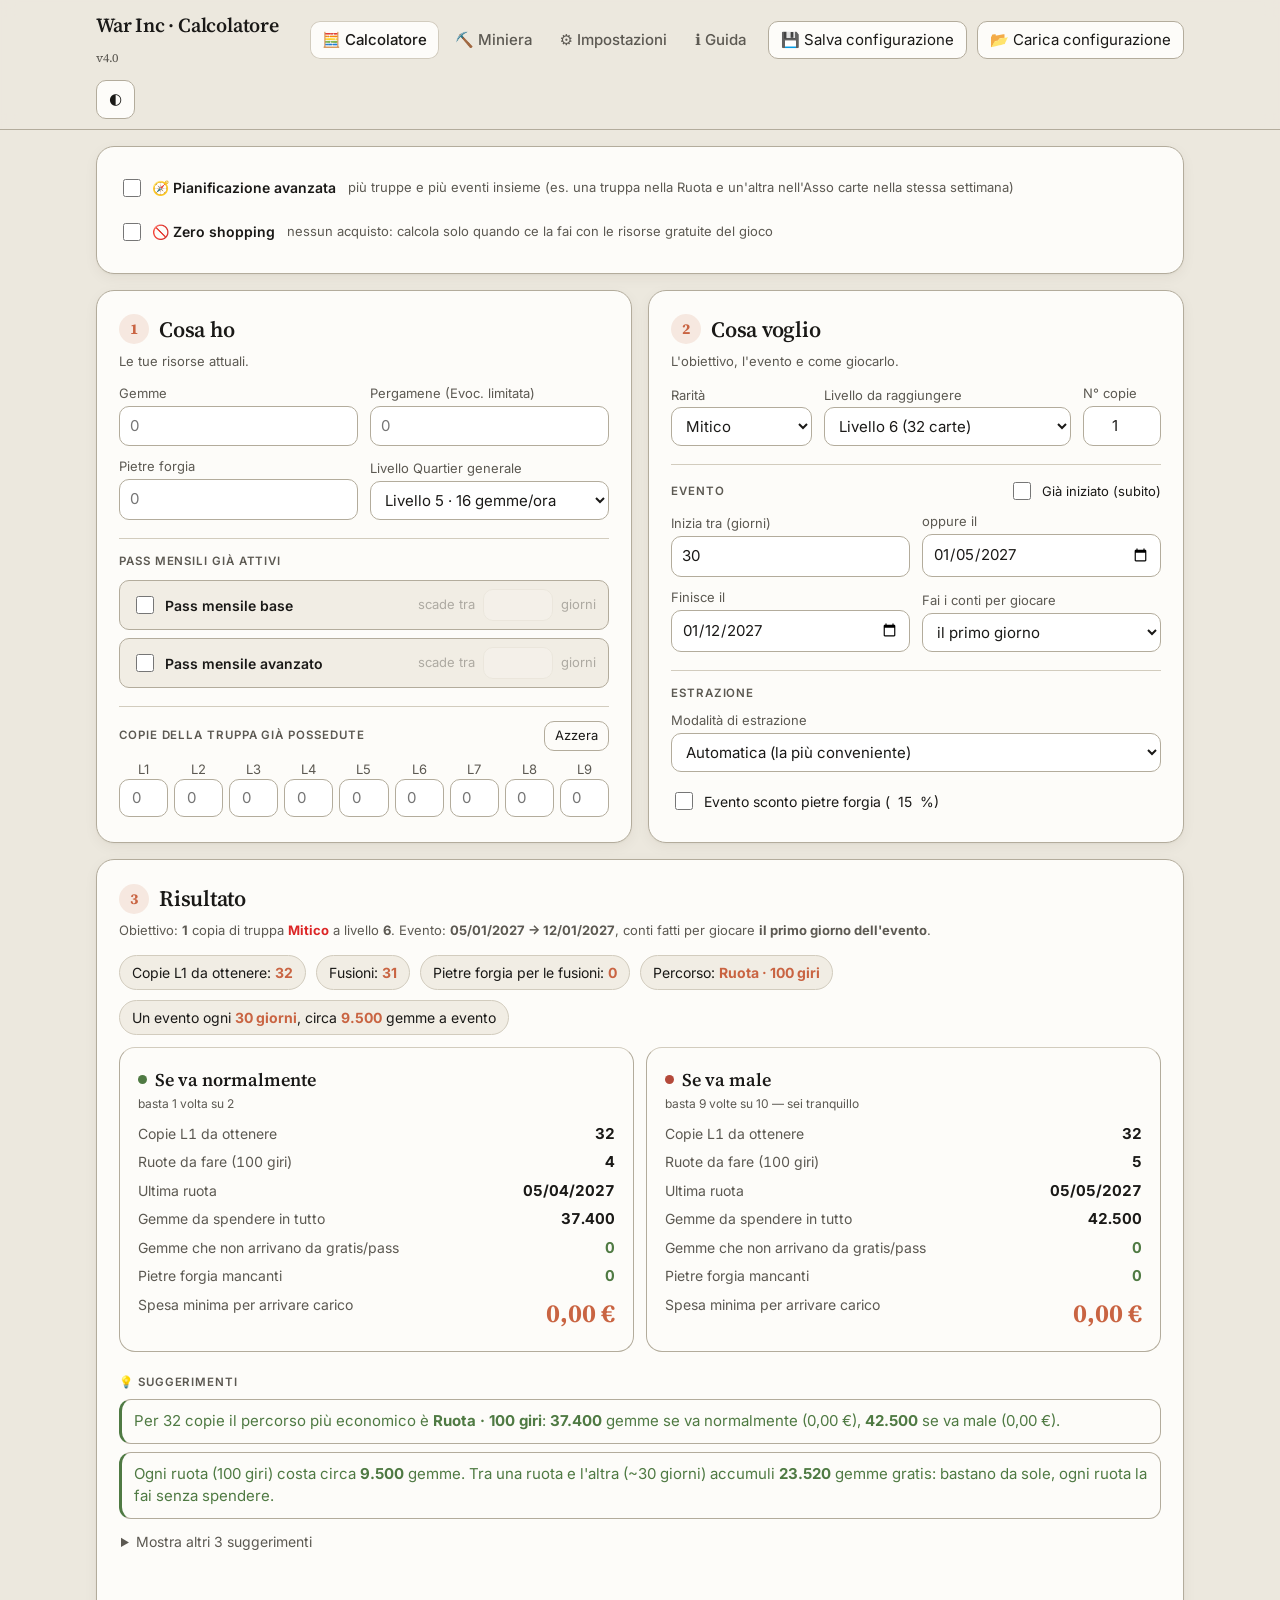
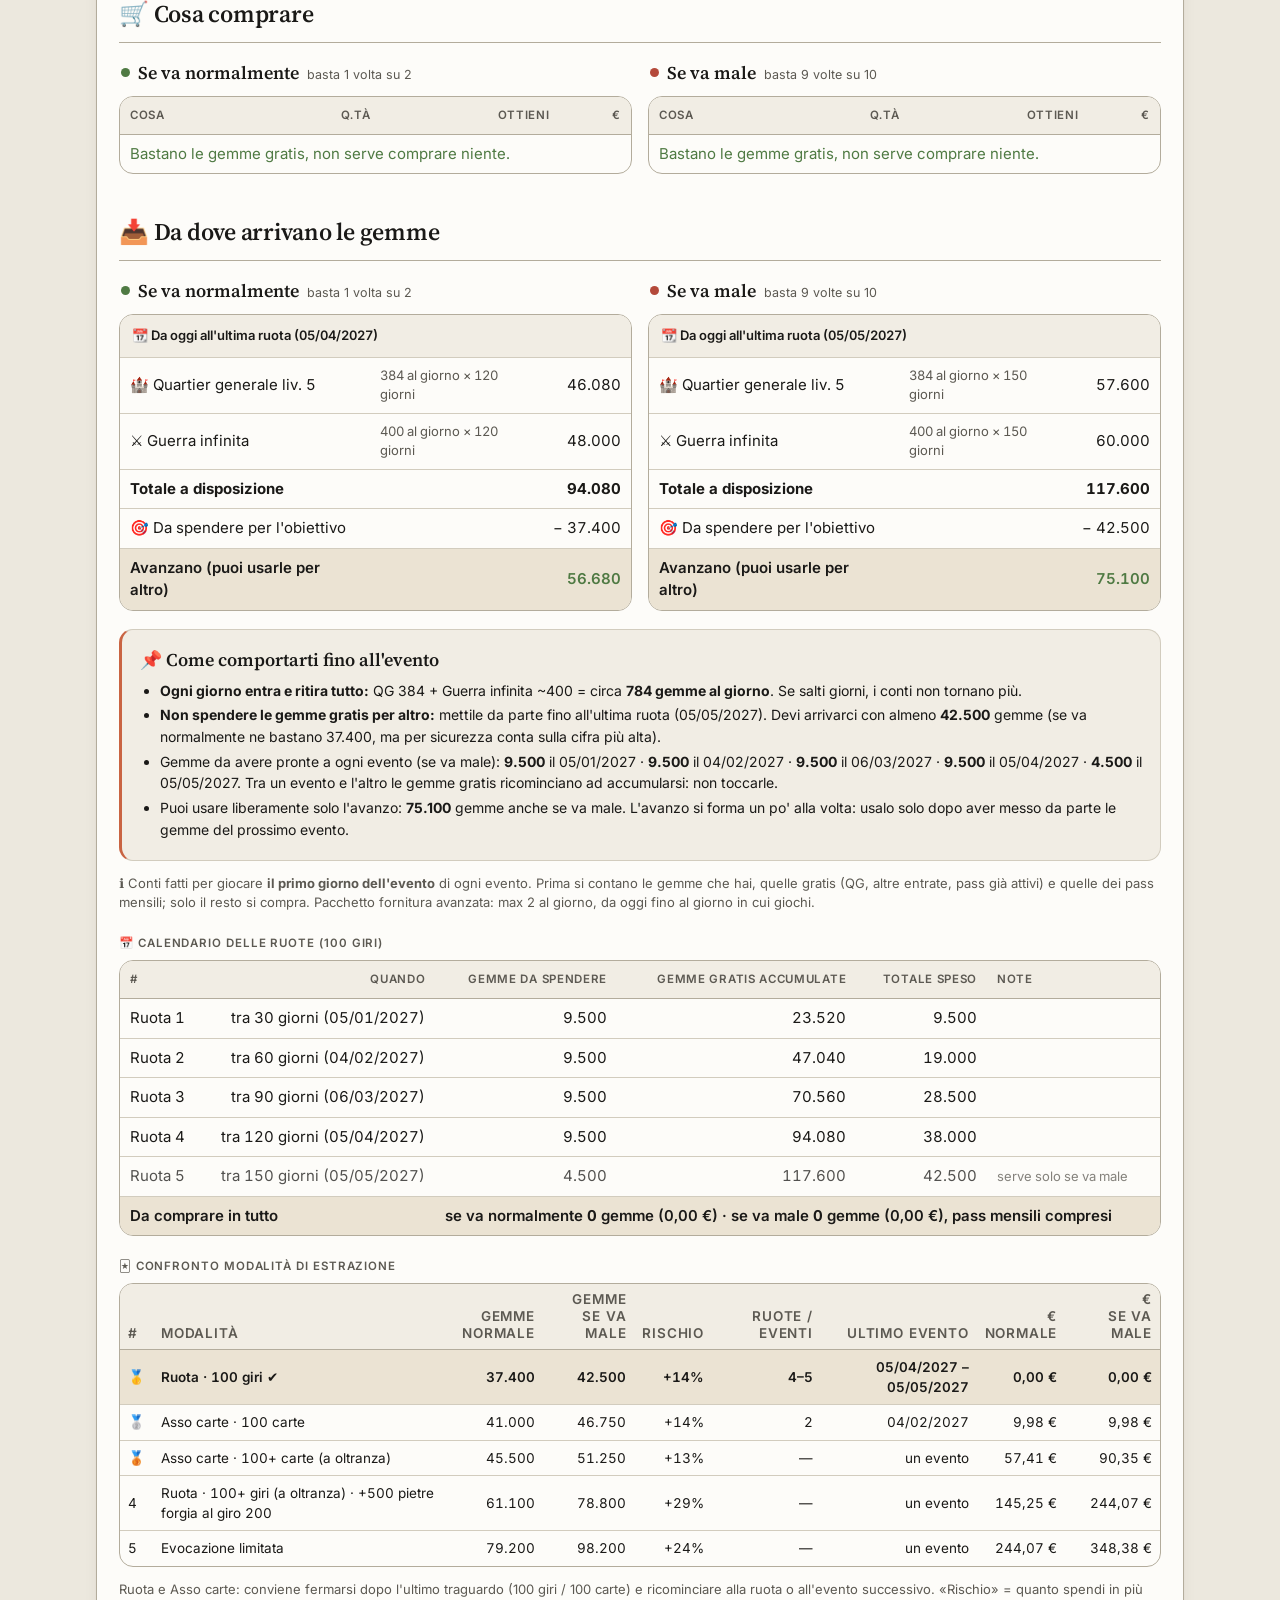
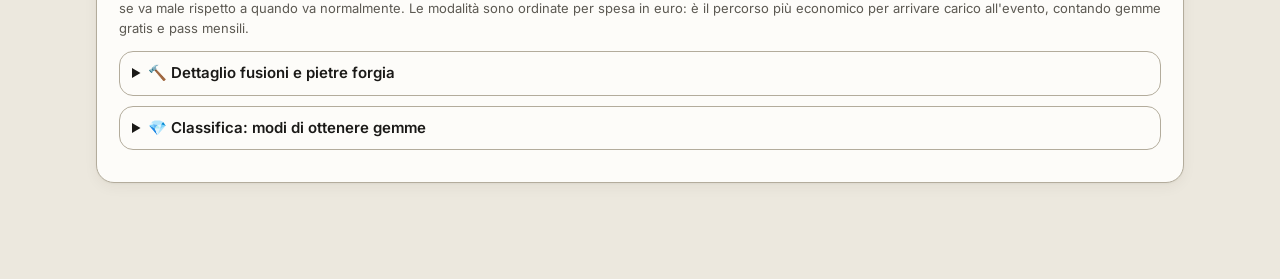
==== commit bb5e6dc1: "Pagina Miniera, tastierino numerico, Zero shopping senza pass, barra modalità compatta Co-Authored-B" ====
--- a/warinc-calcolatore.html
+++ b/warinc-calcolatore.html
@@ -221,14 +221,16 @@
   .top h1 small{font-size:11px}
   .top .lbl{display:none}
   .top .btn{padding:5px 9px;min-height:0;font-size:15px;line-height:1.2}
-  .tabs{grid-column:1/-1;grid-row:2;display:grid;grid-template-columns:repeat(3,1fr);gap:4px}
-  .tabs button{padding:6px 4px;font-size:13px;white-space:nowrap}
+  .tabs{grid-column:1/-1;grid-row:2;display:grid;grid-template-columns:repeat(4,1fr);gap:4px}
+  .tabs button{padding:6px 2px;font-size:12px;white-space:nowrap;overflow:hidden;text-overflow:ellipsis}
   .wrap{padding-top:12px}
 }
 @media (max-width:560px){.passrow .check{flex:1 1 100%;white-space:nowrap}.passrow .when{margin-left:26px}}
 .modebar{flex-direction:column;align-items:stretch;gap:6px}
 .modeopt{display:flex;align-items:center;gap:12px;flex-wrap:wrap}
 .zeroonly{display:none}
+body.zero #passBlock{display:none}
+@media (max-width:700px){.modebar{flex-direction:row;flex-wrap:wrap;gap:2px 18px;padding:6px 14px}.modeopt .muted{display:none}.modeopt .check{min-height:34px;font-size:14px}}
 body.zero .zeroonly{display:block}
 body.zero .shop{display:none}
 body.zero #extrTable th:nth-child(8),body.zero #extrTable td:nth-child(8),body.zero #extrTable th:nth-child(9),body.zero #extrTable td:nth-child(9){display:none}
@@ -242,9 +244,10 @@
 </head>
 <body>
 <div class="top"><div class="top-in">
-  <h1>War Inc<span class="lbl"> ·</span> Calcolatore <small>v3.8</small></h1>
+  <h1>War Inc<span class="lbl"> ·</span> Calcolatore <small>v4.0</small></h1>
   <nav class="tabs" id="tabs">
     <button data-p="calc" class="on">🧮 Calcolatore</button>
+    <button data-p="mine">⛏️ Miniera</button>
     <button data-p="set">⚙️ Impostazioni</button>
     <button data-p="info">ℹ️ Guida</button>
   </nav>
@@ -259,7 +262,7 @@
 <section class="page on" id="p-calc">
   <div class="card modebar">
     <div class="modeopt"><label class="check"><input type="checkbox" id="advOn"> 🧭 Pianificazione avanzata</label><span class="muted">più truppe e più eventi insieme (es. una truppa nella Ruota e un'altra nell'Asso carte nella stessa settimana)</span></div>
-    <div class="modeopt"><label class="check"><input type="checkbox" id="zeroOn"> 🚫 Zero shopping</label><span class="muted">nessun acquisto: calcola solo quando ce la fai con le risorse gratuite del gioco (e i pass già attivi)</span></div>
+    <div class="modeopt"><label class="check"><input type="checkbox" id="zeroOn"> 🚫 Zero shopping</label><span class="muted">nessun acquisto: calcola solo quando ce la fai con le risorse gratuite del gioco</span></div>
   </div>
   <div class="cols" id="calcCols">
     <div class="card">
@@ -271,7 +274,7 @@
         <div class="field"><label>Pietre forgia</label><input id="hForge" type="number" min="0" placeholder="0"></div>
         <div class="field"><label>Livello Quartier generale</label><select id="hHq"></select></div>
       </div>
-      <div class="sect">
+      <div class="sect" id="passBlock">
         <h3>Pass mensili già attivi</h3>
         <div class="passlist" id="hPasses"></div>
       </div>
@@ -407,6 +410,57 @@
 </section>
 
 <!-- =================== IMPOSTAZIONI =================== -->
+<section class="page" id="p-mine">
+  <div class="card">
+    <h2><span class="step">⛏</span> Miniera · miglior potenziamento</h2>
+    <p class="sub">Simula la miniera della modalità Co-Op ondata per ondata. Le monete vanno <b>prima guadagnate</b> e poi spese per sbloccare e potenziare. Così vedi a quale ondata arrivi a ogni livello e quale ordine di potenziamento rende di più.</p>
+    <div class="warn" id="mineWarn">⚠️ I costi di potenziamento e il guadagno per livello sono <b>valori di esempio</b>: inserisci quelli del gioco qui sotto.</div>
+    <div class="g3">
+      <div class="field"><label>Ondate da simulare</label><input type="number" min="1" data-m="waves"></div>
+      <div class="field"><label>Secondi per ondata</label><input type="number" min="1" data-m="waveSec"></div>
+      <div class="field"><label>Livello massimo</label><input type="number" min="1" data-m="maxL"></div>
+    </div>
+    <div class="checks"><label class="check"><input type="checkbox" data-m="unlockSpend"> Lo sblocco delle miniere costa monete (se no, si sbloccano da sole raggiunta la soglia di monete guadagnate)</label></div>
+
+    <div class="sect">
+      <h3>Miniere</h3>
+      <div class="tw"><table id="mineSlots"></table></div>
+    </div>
+    <div class="sect">
+      <h3>Guadagno per livello</h3>
+      <div class="g2">
+        <div class="field"><label>Monete a ciclo al livello 1</label><input type="number" min="0" step="any" data-m="gBase"></div>
+        <div class="field"><label>Monete in più per ogni livello</label><input type="number" min="0" step="any" data-m="gInc"></div>
+      </div>
+      <div class="field" style="margin-top:10px"><label>Oppure elenco esatto per livello (1, 2, 3…), separato da virgole — se compilato vince sull'elenco sopra</label><input data-m="gList" placeholder="es. 1, 2, 3, 5, 7, 9"></div>
+    </div>
+    <div class="sect">
+      <h3>Costo di potenziamento</h3>
+      <div class="g2">
+        <div class="field"><label>Costo da livello 1 a 2</label><input type="number" min="0" step="any" data-m="cBase"></div>
+        <div class="field"><label>Aumento a ogni livello (%)</label><input type="number" min="0" step="any" data-m="cGrow"></div>
+      </div>
+      <div class="field" style="margin-top:10px"><label>Oppure elenco esatto (costo 1→2, 2→3, …), separato da virgole — se compilato vince</label><input data-m="cList" placeholder="es. 10, 15, 22, 30"></div>
+    </div>
+    <div class="sect">
+      <div class="secthead"><h3>Strategie da confrontare (livello obiettivo per miniera)</h3><button class="btn small" id="mineAddSt">+ Strategia</button></div>
+      <div id="mineStrats"></div>
+      <p class="muted">La strategia <b>«Migliore (calcolata)»</b> è sempre inclusa: a ogni momento compra il potenziamento che rende di più per moneta spesa, e salta quelli che non si ripagano prima della fine.</p>
+    </div>
+  </div>
+  <div class="card">
+    <h2><span class="step">📈</span> Risultato</h2>
+    <p class="sub" id="mineSub"></p>
+    <div class="tw" id="mineChartBox" style="padding:10px"></div>
+    <h3 class="bigtitle">🏆 Classifica strategie</h3>
+    <div class="tw"><table id="mineRank" class="plantbl"></table></div>
+    <h3 class="bigtitle">🪜 A quale ondata raggiungi ogni livello</h3>
+    <div class="field" style="max-width:320px;margin-bottom:10px"><label>Strategia</label><select id="mineStSel"></select></div>
+    <div class="tw"><table id="mineLevels" class="plantbl"></table></div>
+    <details class="box2"><summary>📜 Ordine dei potenziamenti, uno per uno</summary><div class="tw" style="margin-top:10px"><table id="mineOrder" class="plantbl"></table></div></details>
+  </div>
+</section>
+
 <section class="page" id="p-set">
   <div class="warn">I valori vengono salvati in questo browser. Modificali quando il gioco cambia: il calcolatore si aggiorna da solo.</div>
   <nav class="snav">
@@ -1305,7 +1359,7 @@
 /* =====================================================================
    PASS GIÀ ATTIVI
    ===================================================================== */
-const passLeft=c=>num((ui.passes||{})[c.name]);
+const passLeft=c=>ui.zero?0:num((ui.passes||{})[c.name]);
 // gemme giornaliere dei pass già attivi fino alla scadenza (gratis: già pagati)
 const activeGems=t=>cfg.cards.reduce((s,c)=>s+(passLeft(c)>0?Math.min(Math.max(0,t),passLeft(c))*c.daily:0),0);
 const freeAt=t=>freeGems(t)+activeGems(t);
@@ -1516,7 +1570,7 @@
   if(on) renderAdvForms();
 }
 $("#advPlay").onchange=e=>{ ui.playLast=e.target.value==="last"; $("#wPlay").value=e.target.value; saveUi(); recalc(); };
-$("#zeroOn").onchange=e=>{ ui.zero=e.target.checked; saveUi(); applyAdvVisibility(); recalc(); };
+$("#zeroOn").onchange=e=>{ ui.zero=e.target.checked; saveUi(); renderPasses(); applyAdvVisibility(); recalc(); };
 $("#advOn").onchange=e=>{ ui.adv=e.target.checked; saveUi(); applyAdvVisibility(); recalc(); };
 
 const ratesToStr=a=>(a||[]).map(e=>`${+(e.p*100).toFixed(4)}%x${e.c}`).join(" + ");
@@ -1677,12 +1731,117 @@
 $("#defaultsBtn").onclick=()=>{ cfg=clone(DEFAULTS); save(); renderAll(); };
 
 /* =====================================================================
+   MINIERA — simulazione con monete da guadagnare prima di spenderle
+   ===================================================================== */
+const MINE_DEF={waves:90,waveSec:15,maxL:60,unlockSpend:false,gBase:1,gInc:1,gList:"",cBase:10,cGrow:10,cList:"",sel:0,
+  slots:[{name:"Miniera 1",sec:15,unlock:0},{name:"Miniera 2",sec:12,unlock:9},{name:"Miniera 3",sec:9,unlock:150},{name:"Miniera 4",sec:6,unlock:500},{name:"Miniera 5",sec:3,unlock:1000}],
+  strats:[{t:"5, 8, 11, 5, 21",on:true},{t:"3, 8, 9, 10, 20",on:true},{t:"3, 7, 10, 10, 20",on:true},{t:"5, 5, 5, 5, 30",on:true},{t:"5, 10, 10, 10, 15",on:true}]};
+function mineSt(){ if(!ui.mine) ui.mine=clone(MINE_DEF); for(const k in MINE_DEF) if(ui.mine[k]==null) ui.mine[k]=clone(MINE_DEF[k]); return ui.mine; }
+const numList=s=>String(s||"").split(/[,;\s]+/).map(x=>parseFloat(x.replace(",","."))).filter(x=>isFinite(x));
+function mineModel(){
+  const M=mineSt(), maxL=Math.max(1,Math.round(num(M.maxL,1))), gl=numList(M.gList), cl=numList(M.cList);
+  const g=L=>L<=0?0:(gl.length?(gl[Math.min(L,gl.length)-1]):num(M.gBase)+num(M.gInc)*(L-1));
+  const cost=L=>cl.length?(L-1<cl.length?cl[L-1]:Infinity):Math.round(num(M.cBase)*Math.pow(1+num(M.cGrow)/100,L-1));
+  return {M,maxL,g,cost,slots:M.slots.map(s=>({name:s.name,sec:Math.max(1,num(s.sec,1)),unlock:num(s.unlock)})),T:Math.max(1,Math.round(num(M.waves,1)))*Math.max(1,num(M.waveSec,1)),wSec:Math.max(1,num(M.waveSec,1))};
+}
+function simMine(md,targets){
+  const {slots,g,cost,maxL,T,wSec}=md, n=slots.length, lvl=slots.map(()=>0), next=slots.map(()=>Infinity);
+  let coins=0, earned=0, spent=0; const log=[], curve=[0], reach=slots.map(()=>[]);
+  const wave=t=>Math.max(1,Math.ceil(t/wSec));
+  const open=(k,t)=>{ lvl[k]=1; next[k]=t+slots[k].sec; reach[k][1]=wave(t); };
+  open(0,0); reach[0][1]=0;
+  const want=k=>targets?Math.min(maxL,Math.round(targets[k]||0)):maxL;
+  for(let t=1;t<=T;t++){
+    for(let k=0;k<n;k++) while(lvl[k]>0&&t>=next[k]){ const v=g(lvl[k]); coins+=v; earned+=v; next[k]+=slots[k].sec; }
+    if(!md.M.unlockSpend) for(let k=1;k<n;k++) if(!lvl[k]&&earned>=slots[k].unlock&&want(k)>0){ open(k,t); log.push({t,k,L:1,c:0}); }
+    for(let guard=0;guard<500;guard++){
+      const c=[];
+      for(let k=0;k<n;k++){
+        if(!lvl[k]){ if(md.M.unlockSpend&&want(k)>0) c.push({k,cost:slots[k].unlock,gain:g(1)/slots[k].sec,un:true}); }
+        else if(lvl[k]<want(k)){ const cc=cost(lvl[k]); if(isFinite(cc)) c.push({k,cost:cc,gain:(g(lvl[k]+1)-g(lvl[k]))/slots[k].sec}); }
+      }
+      if(!c.length) break;
+      let pick;
+      if(targets) pick=c.reduce((a,b)=>b.cost<a.cost?b:a);
+      else { const ok=c.filter(x=>x.gain>0&&x.cost/x.gain<=T-t); if(!ok.length) break; pick=ok.reduce((a,b)=>(b.gain/Math.max(b.cost,1e-9))>(a.gain/Math.max(a.cost,1e-9))?b:a); }
+      if(coins<pick.cost) break;
+      coins-=pick.cost; spent+=pick.cost;
+      if(pick.un){ open(pick.k,t); log.push({t,k:pick.k,L:1,c:pick.cost}); }
+      else { lvl[pick.k]++; reach[pick.k][lvl[pick.k]]=wave(t); log.push({t,k:pick.k,L:lvl[pick.k],c:pick.cost}); }
+    }
+    if(t%wSec===0) curve.push(earned);
+  }
+  const rate=slots.reduce((s,x,k)=>s+(lvl[k]?g(lvl[k])/x.sec:0),0);
+  const done=targets?slots.every((x,k)=>lvl[k]>=want(k)):null;
+  const doneWave=targets&&done?Math.max(0,...log.map(e=>wave(e.t))):null;
+  return {lvl,coins,earned,spent,curve,log,reach,rate,done,doneWave};
+}
+function mineStrategies(){
+  const M=mineSt(), md=mineModel(), list=[{name:"Migliore (calcolata)",best:true,r:simMine(md,null)}];
+  M.strats.forEach((s,i)=>{ if(!s.on) return; const tg=numList(s.t); list.push({name:`S${i+1}: ${tg.join(", ")}`,i,r:simMine(md,md.slots.map((_,k)=>tg[k]||0))}); });
+  return {md,list};
+}
+const MINE_COL=["#c96442","#5b8def","#d4a017","#4f9a5a","#9b6bd3","#d0607f","#3aa6a0","#8a8a8a"];
+function mineChart(list,md){
+  const W=760,H=300,L=56,B=34,Tp=12,Rp=12, waves=Math.round(num(md.M.waves,1));
+  const max=Math.max(1,...list.map(x=>x.r.curve[x.r.curve.length-1]||0));
+  const X=w=>L+(W-L-Rp)*w/Math.max(1,waves), Y=v=>Tp+(H-Tp-B)*(1-v/max);
+  const ticks=[0,.25,.5,.75,1].map(f=>max*f);
+  let svg=`<svg viewBox="0 0 ${W} ${H}" style="width:100%;height:auto;display:block" role="img" aria-label="Monete guadagnate per ondata">`;
+  ticks.forEach(v=>{ svg+=`<line x1="${L}" x2="${W-Rp}" y1="${Y(v)}" y2="${Y(v)}" stroke="var(--line)"/><text x="${L-6}" y="${Y(v)+4}" text-anchor="end" font-size="11" fill="var(--muted)">${fmt(v)}</text>`; });
+  for(let w=0;w<=waves;w+=Math.max(1,Math.round(waves/6/5)*5)) svg+=`<text x="${X(w)}" y="${H-12}" text-anchor="middle" font-size="11" fill="var(--muted)">${w}</text>`;
+  svg+=`<text x="${(W+L)/2}" y="${H}" text-anchor="middle" font-size="11" fill="var(--muted)">ondata</text>`;
+  list.forEach((x,i)=>{ const pts=x.r.curve.map((v,w)=>`${X(w).toFixed(1)},${Y(v).toFixed(1)}`).join(" "); svg+=`<polyline fill="none" stroke="${MINE_COL[i%MINE_COL.length]}" stroke-width="${x.best?3:2}" points="${pts}"/>`; });
+  svg+=`</svg><div class="row" style="gap:6px 16px;margin-top:6px">`+list.map((x,i)=>`<span class="muted" style="display:inline-flex;align-items:center;gap:6px"><span style="width:14px;height:3px;border-radius:2px;background:${MINE_COL[i%MINE_COL.length]}"></span>${esc(x.name)}</span>`).join("")+`</div>`;
+  return svg;
+}
+function renderMineForm(){
+  const M=mineSt();
+  document.querySelectorAll("#p-mine [data-m]").forEach(el=>{ const k=el.dataset.m; if(el.type==="checkbox") el.checked=!!M[k]; else el.value=M[k]??""; });
+  $("#mineSlots").innerHTML=`<tr><th>Miniera</th><th>Ciclo (secondi)</th><th id="mineUnlockTh">${M.unlockSpend?"Costo sblocco":"Si sblocca a (monete guadagnate)"}</th></tr>`+
+    M.slots.map((s,i)=>`<tr><td><input data-ms="${i}" data-k="name" value="${esc(s.name)}"></td><td><input type="number" min="1" data-ms="${i}" data-k="sec" value="${s.sec}"></td><td><input type="number" min="0" data-ms="${i}" data-k="unlock" value="${s.unlock}" ${i===0?"disabled":""}></td></tr>`).join("");
+  $("#mineStrats").innerHTML=M.strats.map((s,i)=>`<div class="passrow"><label class="check" style="flex:none"><input type="checkbox" data-st="${i}" data-k="on" ${s.on?"checked":""}> S${i+1}</label><input data-st="${i}" data-k="t" value="${esc(s.t)}" style="flex:1;min-width:0" placeholder="livello per miniera 1, 2, 3, 4, 5"><button class="btn small" data-delst="${i}">✕</button></div>`).join("");
+  setInputModes(document.getElementById("p-mine"));
+}
+function renderMine(){
+  const {md,list}=mineStrategies(), M=md.M, waves=Math.round(num(M.waves,1));
+  const custom=numList(M.cList).length||numList(M.gList).length;
+  $("#mineWarn").style.display=custom?"none":"";
+  $("#mineSub").innerHTML=`${fmt(waves)} ondate da ${fmt(md.wSec)} secondi (${fmt(md.T/60,1)} minuti). Le monete guadagnate servono a sbloccare e potenziare: la curva mostra il totale guadagnato.`;
+  $("#mineChartBox").innerHTML=mineChart(list,md);
+  const sorted=[...list].sort((a,b)=>b.r.earned-a.r.earned);
+  $("#mineRank").innerHTML=`<tr><th>#</th><th>Strategia</th><th>Monete guadagnate</th><th>Spese in potenziamenti</th><th>Monete al secondo a fine</th><th>Livelli finali</th><th>Obiettivo raggiunto</th></tr>`+
+    sorted.map((x,i)=>`<tr${i===0?' class="best"':""}><td>${medal(i)}</td><td class="l">${esc(x.name)}</td><td>${fmt(x.r.earned)}</td><td>${fmt(x.r.spent)}</td><td>${fmt(x.r.rate,2)}</td><td>${x.r.lvl.join(" · ")}</td><td class="${x.best?"":x.r.done?"good":"bad"}">${x.best?"—":x.r.done?"ondata "+fmt(x.r.doneWave):"❌ non entro l'ondata "+fmt(waves)}</td></tr>`).join("");
+  const sel=Math.min(num(M.sel),list.length-1);
+  $("#mineStSel").innerHTML=list.map((x,i)=>`<option value="${i}" ${i===sel?"selected":""}>${esc(x.name)}</option>`).join("");
+  const r=list[sel].r, top=Math.max(1,...r.lvl);
+  let rows=""; for(let L=1;L<=top;L++) rows+=`<tr><td>Livello ${L}</td>${md.slots.map((s,k)=>{ const w=r.reach[k][L]; return `<td>${w==null?"—":w===0?"subito":"ondata "+w}</td>`; }).join("")}</tr>`;
+  $("#mineLevels").innerHTML=`<tr><th>Livello</th>${md.slots.map(s=>`<th>${esc(s.name)}</th>`).join("")}</tr>`+rows;
+  $("#mineOrder").innerHTML=`<tr><th>Ondata</th><th class="l">Cosa</th><th>Costo</th></tr>`+(r.log.length?r.log.map(e=>`<tr><td>${Math.max(1,Math.ceil(e.t/md.wSec))}</td><td class="l">${esc(md.slots[e.k].name)} → ${e.L===1?"sbloccata":"livello "+e.L}</td><td>${e.c?fmt(e.c):"—"}</td></tr>`).join(""):`<tr><td colspan="3" class="muted">Nessun potenziamento.</td></tr>`);
+}
+let mineTimer=null; const mineRecalc=()=>{ clearTimeout(mineTimer); mineTimer=setTimeout(()=>{ saveUi(); renderMine(); },120); };
+$("#p-mine").addEventListener("input",e=>{ const M=mineSt(), el=e.target;
+  if(el.dataset.m){ M[el.dataset.m]=el.type==="checkbox"?el.checked:(el.type==="number"?num(el.value):el.value); if(el.dataset.m==="unlockSpend") renderMineForm(); }
+  else if(el.dataset.ms!=null){ const s=M.slots[+el.dataset.ms]; s[el.dataset.k]=el.type==="number"?num(el.value):el.value; }
+  else if(el.dataset.st!=null){ const s=M.strats[+el.dataset.st]; s[el.dataset.k]=el.type==="checkbox"?el.checked:el.value; }
+  else return;
+  mineRecalc(); });
+$("#p-mine").addEventListener("click",e=>{ const d=e.target.dataset.delst; if(d==null) return; mineSt().strats.splice(+d,1); renderMineForm(); mineRecalc(); });
+$("#mineAddSt").onclick=()=>{ mineSt().strats.push({t:"5, 5, 5, 5, 5",on:true}); renderMineForm(); mineRecalc(); };
+$("#mineStSel").onchange=e=>{ mineSt().sel=+e.target.value; saveUi(); renderMine(); };
+
+/* tastierino numerico sugli smartphone */
+function setInputModes(root){ (root||document).querySelectorAll('input[type=number]').forEach(i=>{ if(i.getAttribute("inputmode")) return; const st=i.getAttribute("step"); i.setAttribute("inputmode",(st&&st!=="1")||i.closest("#p-set")?"decimal":"numeric"); }); }
+setInputModes(document);
+new MutationObserver(()=>setInputModes(document)).observe(document.body,{childList:true,subtree:true});
+/* =====================================================================
    NAVIGAZIONE E AVVIO
    ===================================================================== */
 function showPage(p){
   document.querySelectorAll("#tabs button").forEach(x=>x.classList.toggle("on",x.dataset.p===p));
   document.querySelectorAll("section.page").forEach(s=>s.classList.toggle("on",s.id==="p-"+p));
   lsSet(LS_KEY+"-page",p);
+  if(p==="mine"){ renderMineForm(); renderMine(); }
 }
 $("#tabs").addEventListener("click",e=>{ const b=e.target.closest("button"); if(!b) return; showPage(b.dataset.p); window.scrollTo(0,0); });
 $("#themeBtn").onclick=()=>{
@@ -1693,7 +1852,7 @@
 
 function renderAll(){ renderInputs(); renderSettings(); recalcNow(); }
 renderAll();
-{ const p=lsGet(LS_KEY+"-page"); if(p&&["calc","set","info"].includes(p)) showPage(p); }
+{ const p=lsGet(LS_KEY+"-page"); if(p&&["calc","mine","set","info"].includes(p)) showPage(p); }
 </script>
 </body>
 </html>
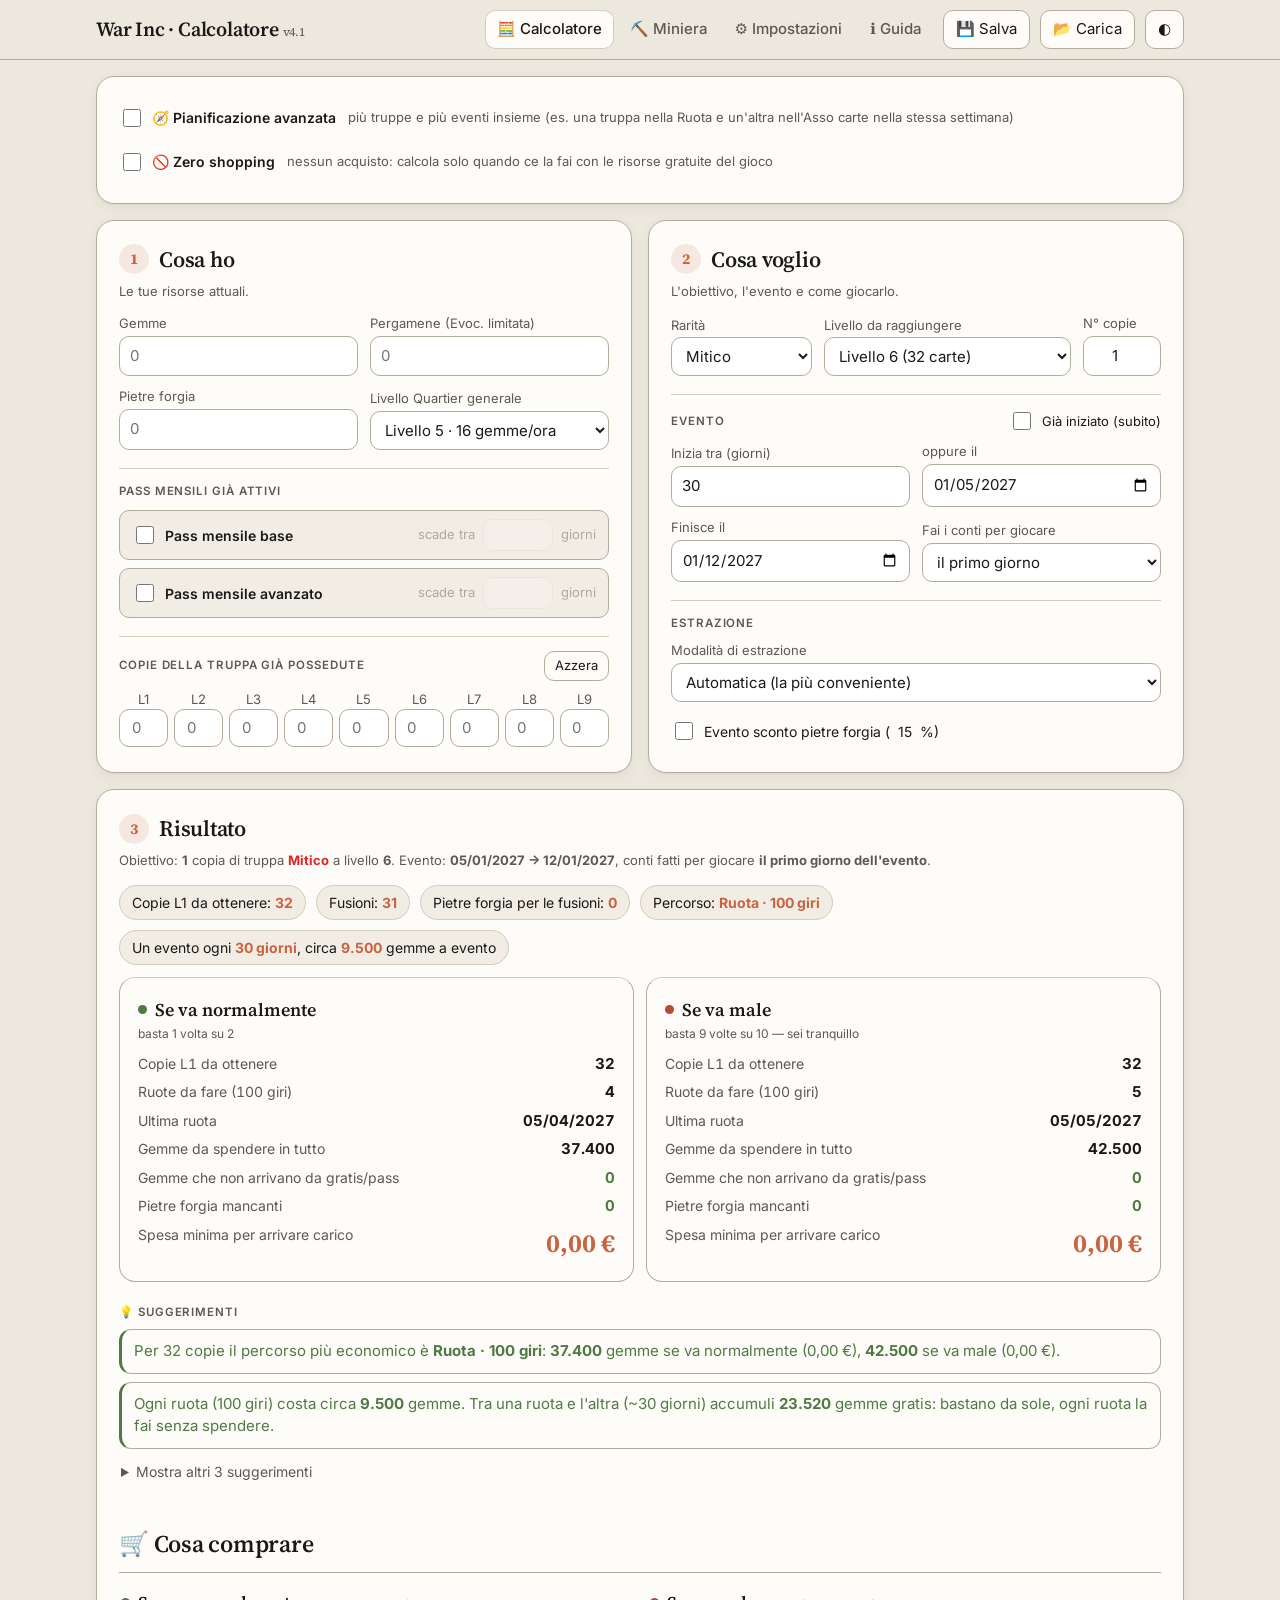
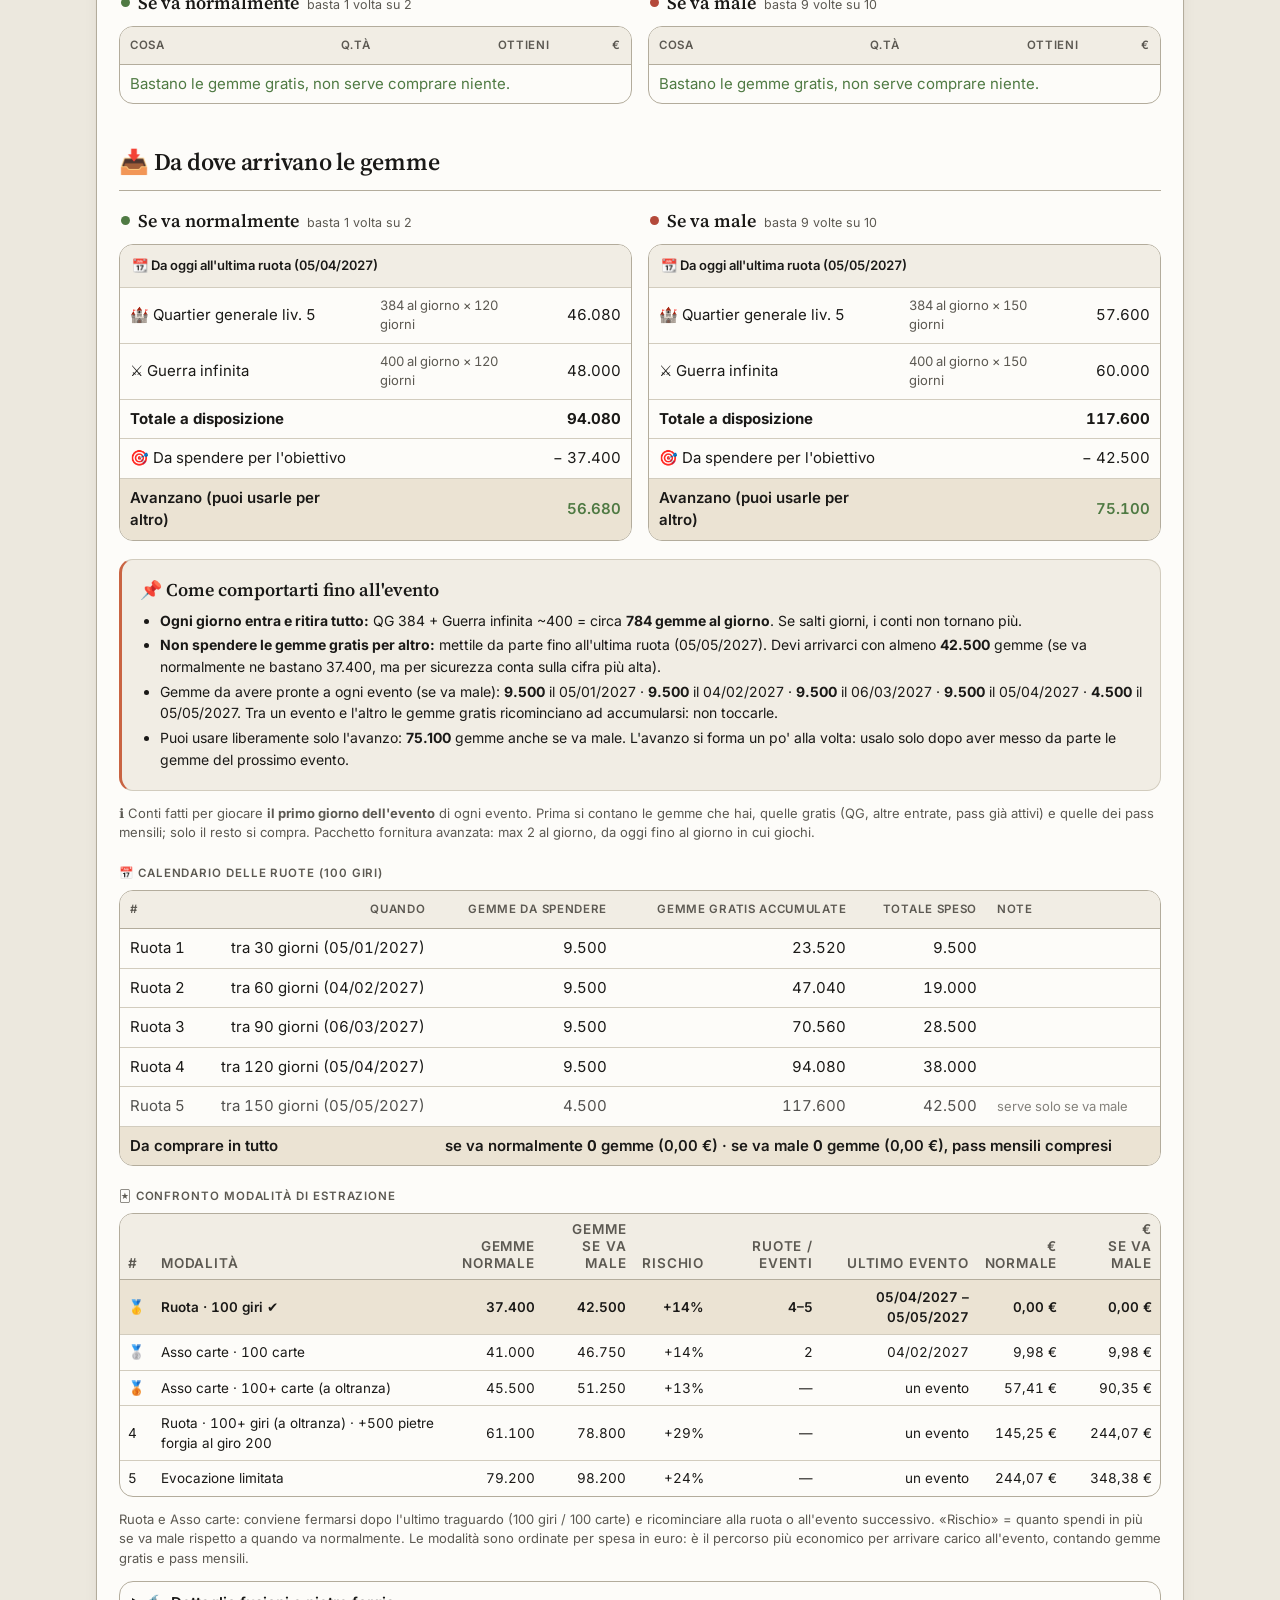
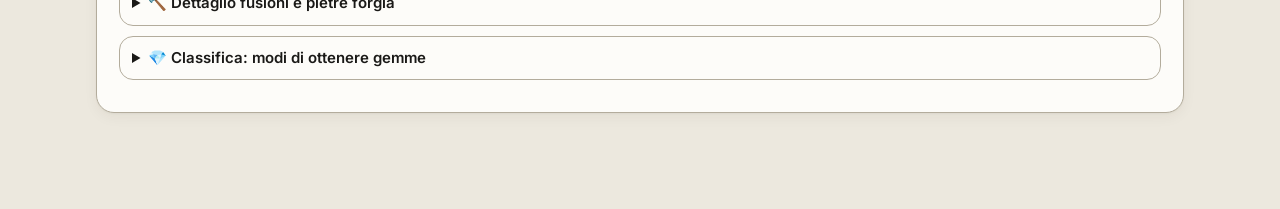
==== commit dda44949: "Barra superiore su una riga, colonna strategia più larga Co-Authored-By: Claude Opus 5.5 <noreply@an" ====
--- a/warinc-calcolatore.html
+++ b/warinc-calcolatore.html
@@ -229,6 +229,8 @@
 .modebar{flex-direction:column;align-items:stretch;gap:6px}
 .modeopt{display:flex;align-items:center;gap:12px;flex-wrap:wrap}
 .zeroonly{display:none}
+#mineRank td:nth-child(2){min-width:170px}
+.top h1{white-space:nowrap}
 body.zero #passBlock{display:none}
 @media (max-width:700px){.modebar{flex-direction:row;flex-wrap:wrap;gap:2px 18px;padding:6px 14px}.modeopt .muted{display:none}.modeopt .check{min-height:34px;font-size:14px}}
 body.zero .zeroonly{display:block}
@@ -244,15 +246,15 @@
 </head>
 <body>
 <div class="top"><div class="top-in">
-  <h1>War Inc<span class="lbl"> ·</span> Calcolatore <small>v4.0</small></h1>
+  <h1>War Inc<span class="lbl"> ·</span> Calcolatore <small>v4.1</small></h1>
   <nav class="tabs" id="tabs">
     <button data-p="calc" class="on">🧮 Calcolatore</button>
     <button data-p="mine">⛏️ Miniera</button>
     <button data-p="set">⚙️ Impostazioni</button>
     <button data-p="info">ℹ️ Guida</button>
   </nav>
-  <button class="btn" id="saveFileBtn" title="Scarica un file con impostazioni e dati inseriti">💾<span class="lbl"> Salva configurazione</span></button>
-  <button class="btn" id="loadFileBtn" title="Carica un file salvato in precedenza">📂<span class="lbl"> Carica configurazione</span></button>
+  <button class="btn" id="saveFileBtn" title="Scarica un file con impostazioni e dati inseriti">💾<span class="lbl"> Salva</span></button>
+  <button class="btn" id="loadFileBtn" title="Carica un file salvato in precedenza">📂<span class="lbl"> Carica</span></button>
   <input type="file" id="loadFile" accept=".json,application/json" style="display:none">
   <button class="btn" id="themeBtn" title="Cambia tema">◐</button>
 </div></div>
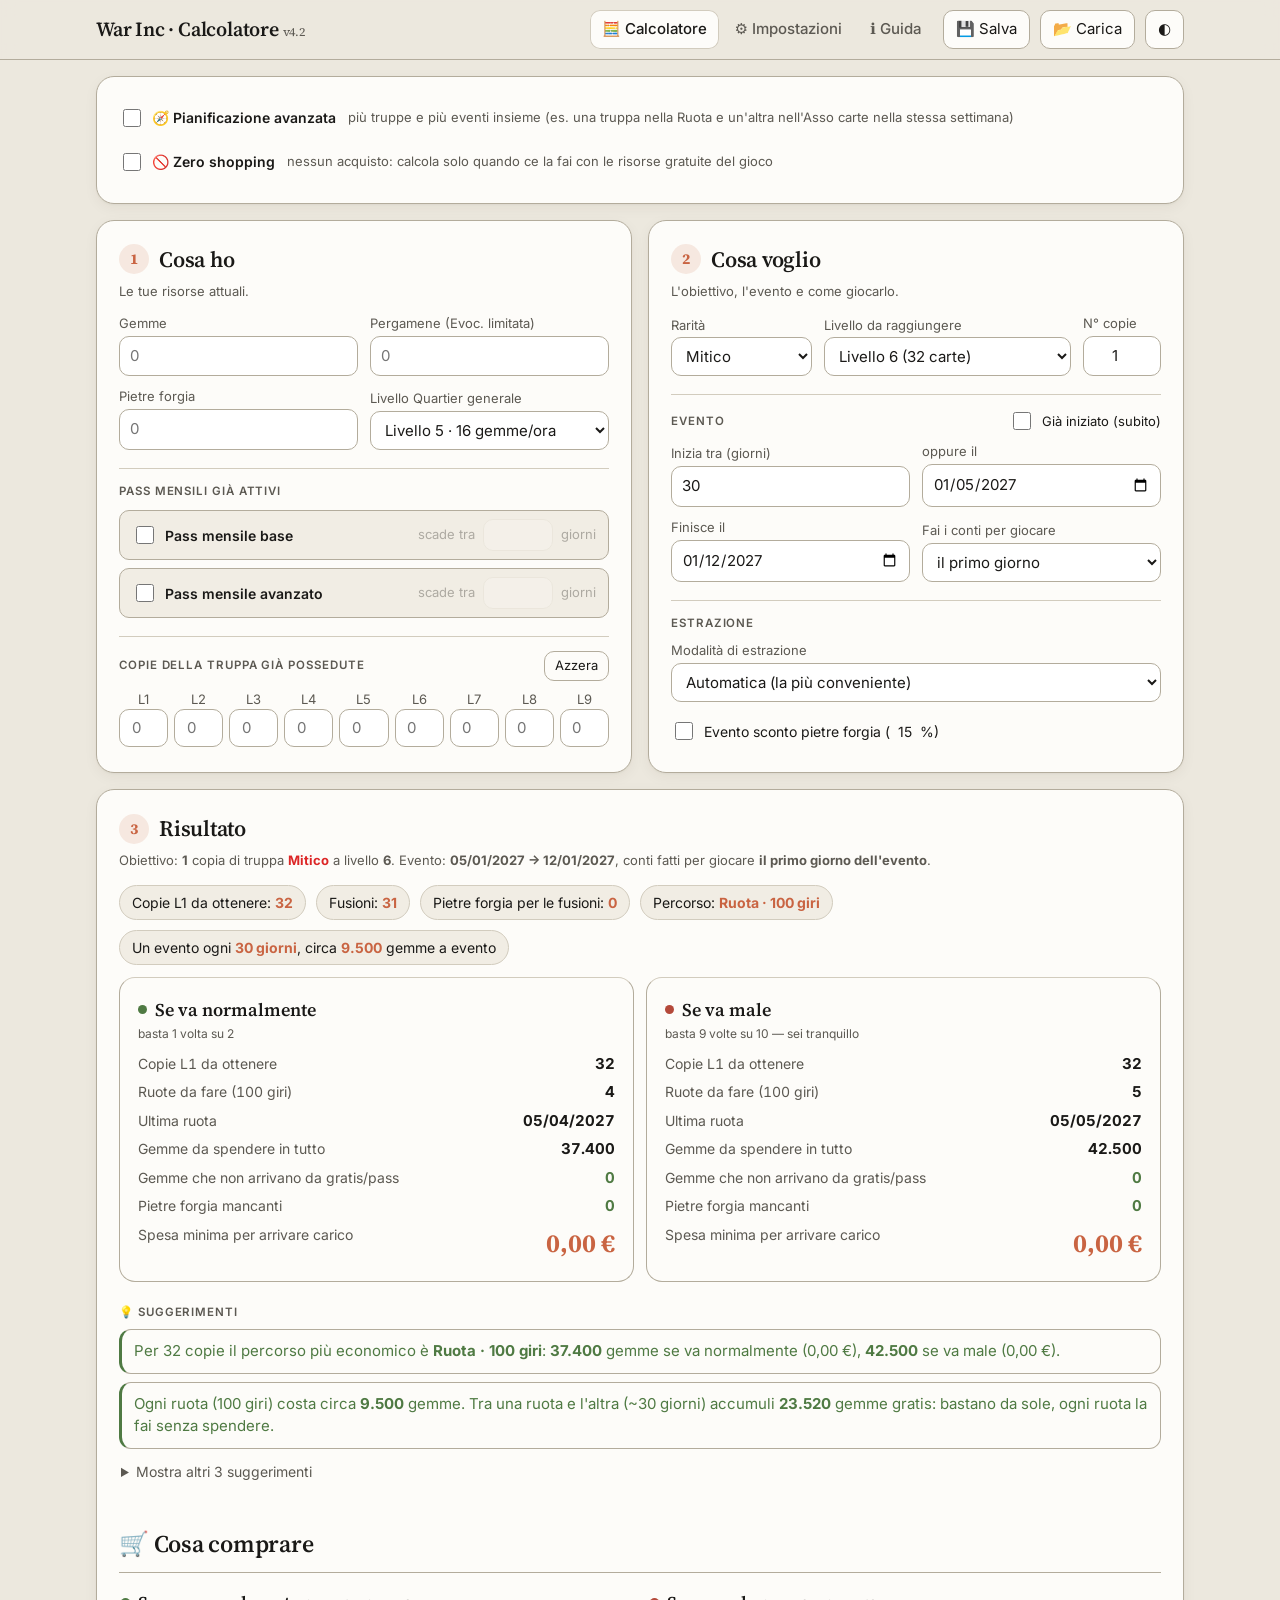
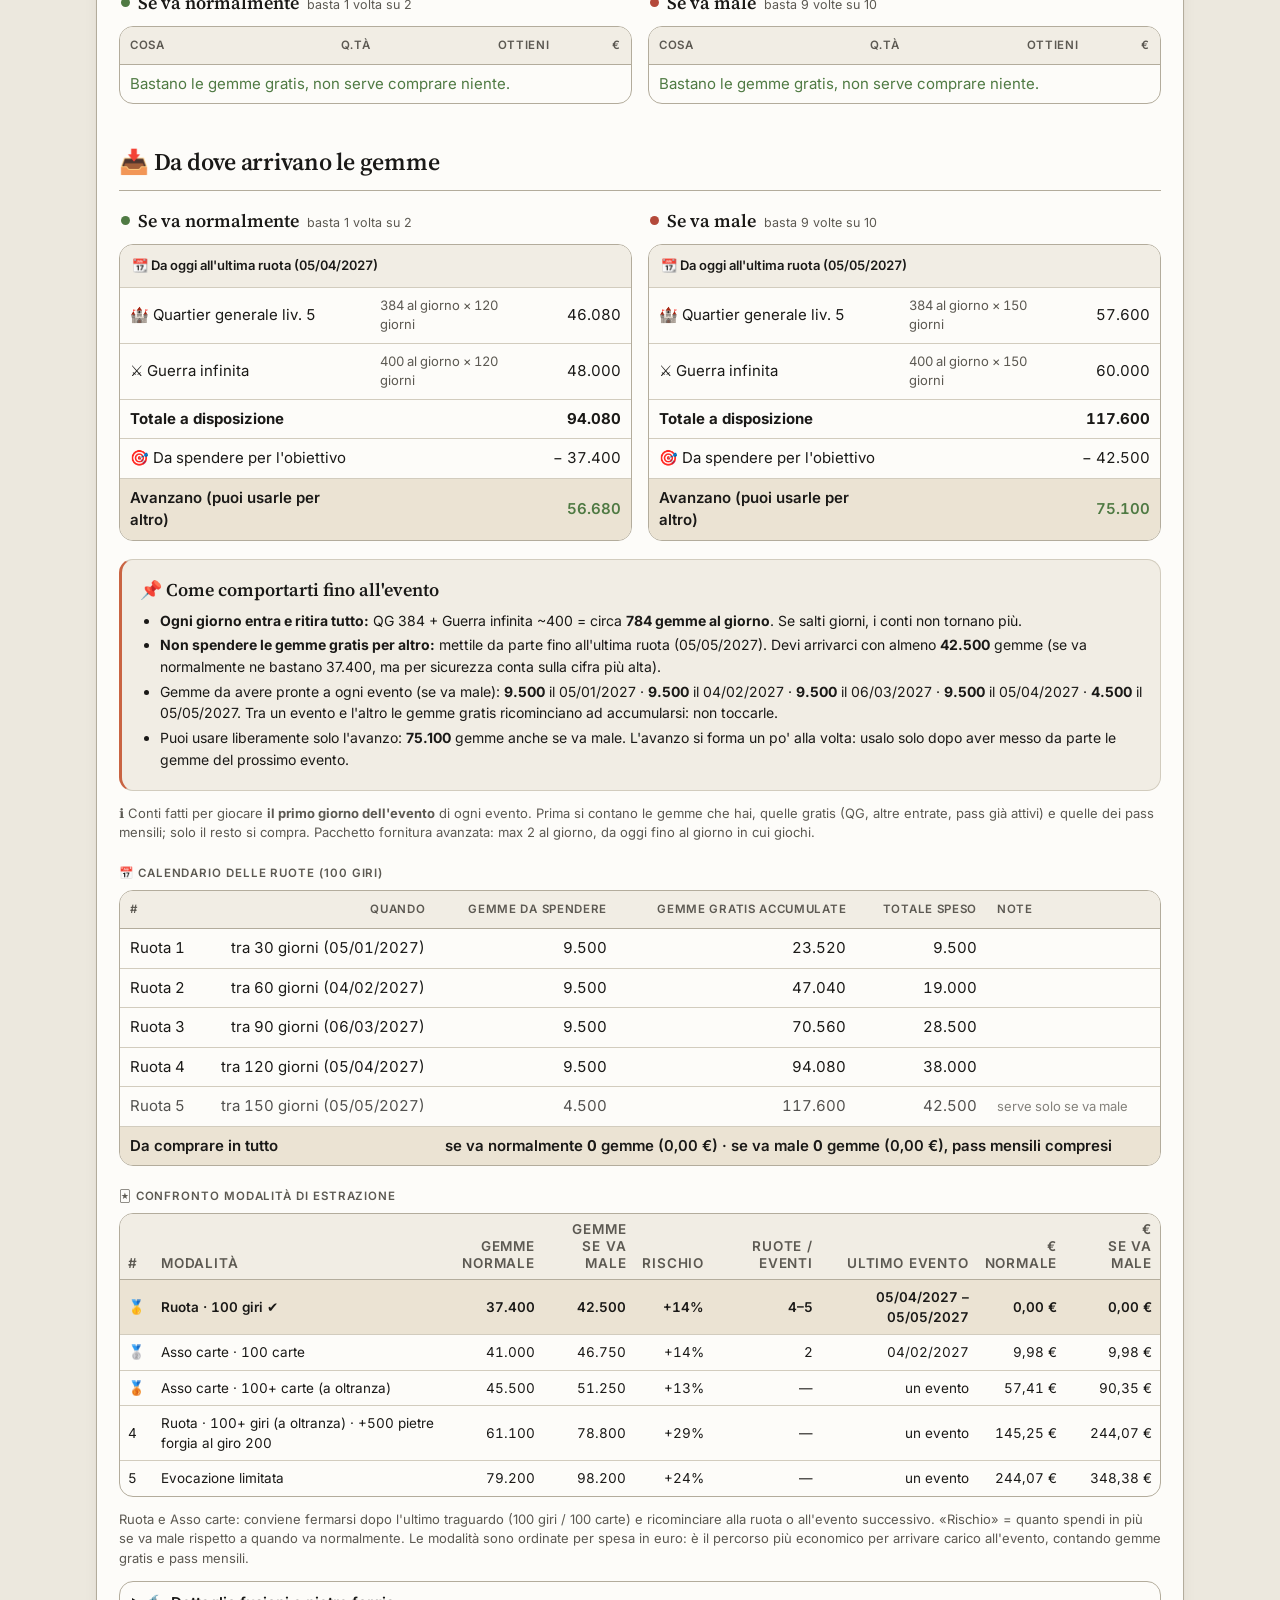
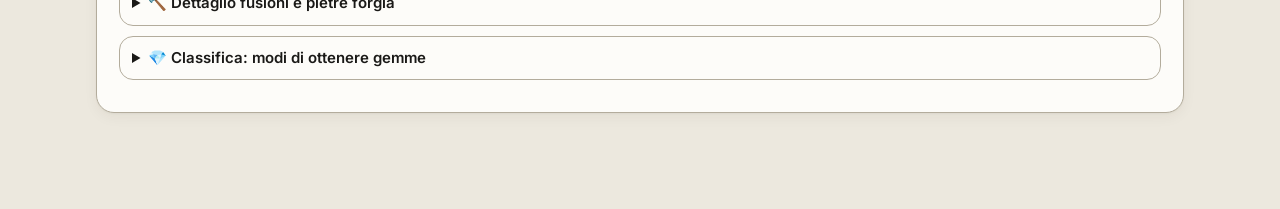
==== commit 3883d773: "v4.2: nasconde la pagina Miniera (in sviluppo) Co-Authored-By: Claude Opus 5.5 <noreply@anthropic.co" ====
--- a/warinc-calcolatore.html
+++ b/warinc-calcolatore.html
@@ -221,7 +221,7 @@
   .top h1 small{font-size:11px}
   .top .lbl{display:none}
   .top .btn{padding:5px 9px;min-height:0;font-size:15px;line-height:1.2}
-  .tabs{grid-column:1/-1;grid-row:2;display:grid;grid-template-columns:repeat(4,1fr);gap:4px}
+  .tabs{grid-column:1/-1;grid-row:2;display:grid;grid-template-columns:repeat(3,1fr);gap:4px}
   .tabs button{padding:6px 2px;font-size:12px;white-space:nowrap;overflow:hidden;text-overflow:ellipsis}
   .wrap{padding-top:12px}
 }
@@ -246,10 +246,10 @@
 </head>
 <body>
 <div class="top"><div class="top-in">
-  <h1>War Inc<span class="lbl"> ·</span> Calcolatore <small>v4.1</small></h1>
+  <h1>War Inc<span class="lbl"> ·</span> Calcolatore <small>v4.2</small></h1>
   <nav class="tabs" id="tabs">
     <button data-p="calc" class="on">🧮 Calcolatore</button>
-    <button data-p="mine">⛏️ Miniera</button>
+    <button data-p="mine" hidden>⛏️ Miniera</button><!-- miniera nascosta: da riattivare togliendo hidden -->
     <button data-p="set">⚙️ Impostazioni</button>
     <button data-p="info">ℹ️ Guida</button>
   </nav>
@@ -1854,7 +1854,7 @@
 
 function renderAll(){ renderInputs(); renderSettings(); recalcNow(); }
 renderAll();
-{ const p=lsGet(LS_KEY+"-page"); if(p&&["calc","mine","set","info"].includes(p)) showPage(p); }
+{ const p=lsGet(LS_KEY+"-page"); if(p&&["calc","set","info"].includes(p)) showPage(p); }
 </script>
 </body>
 </html>
